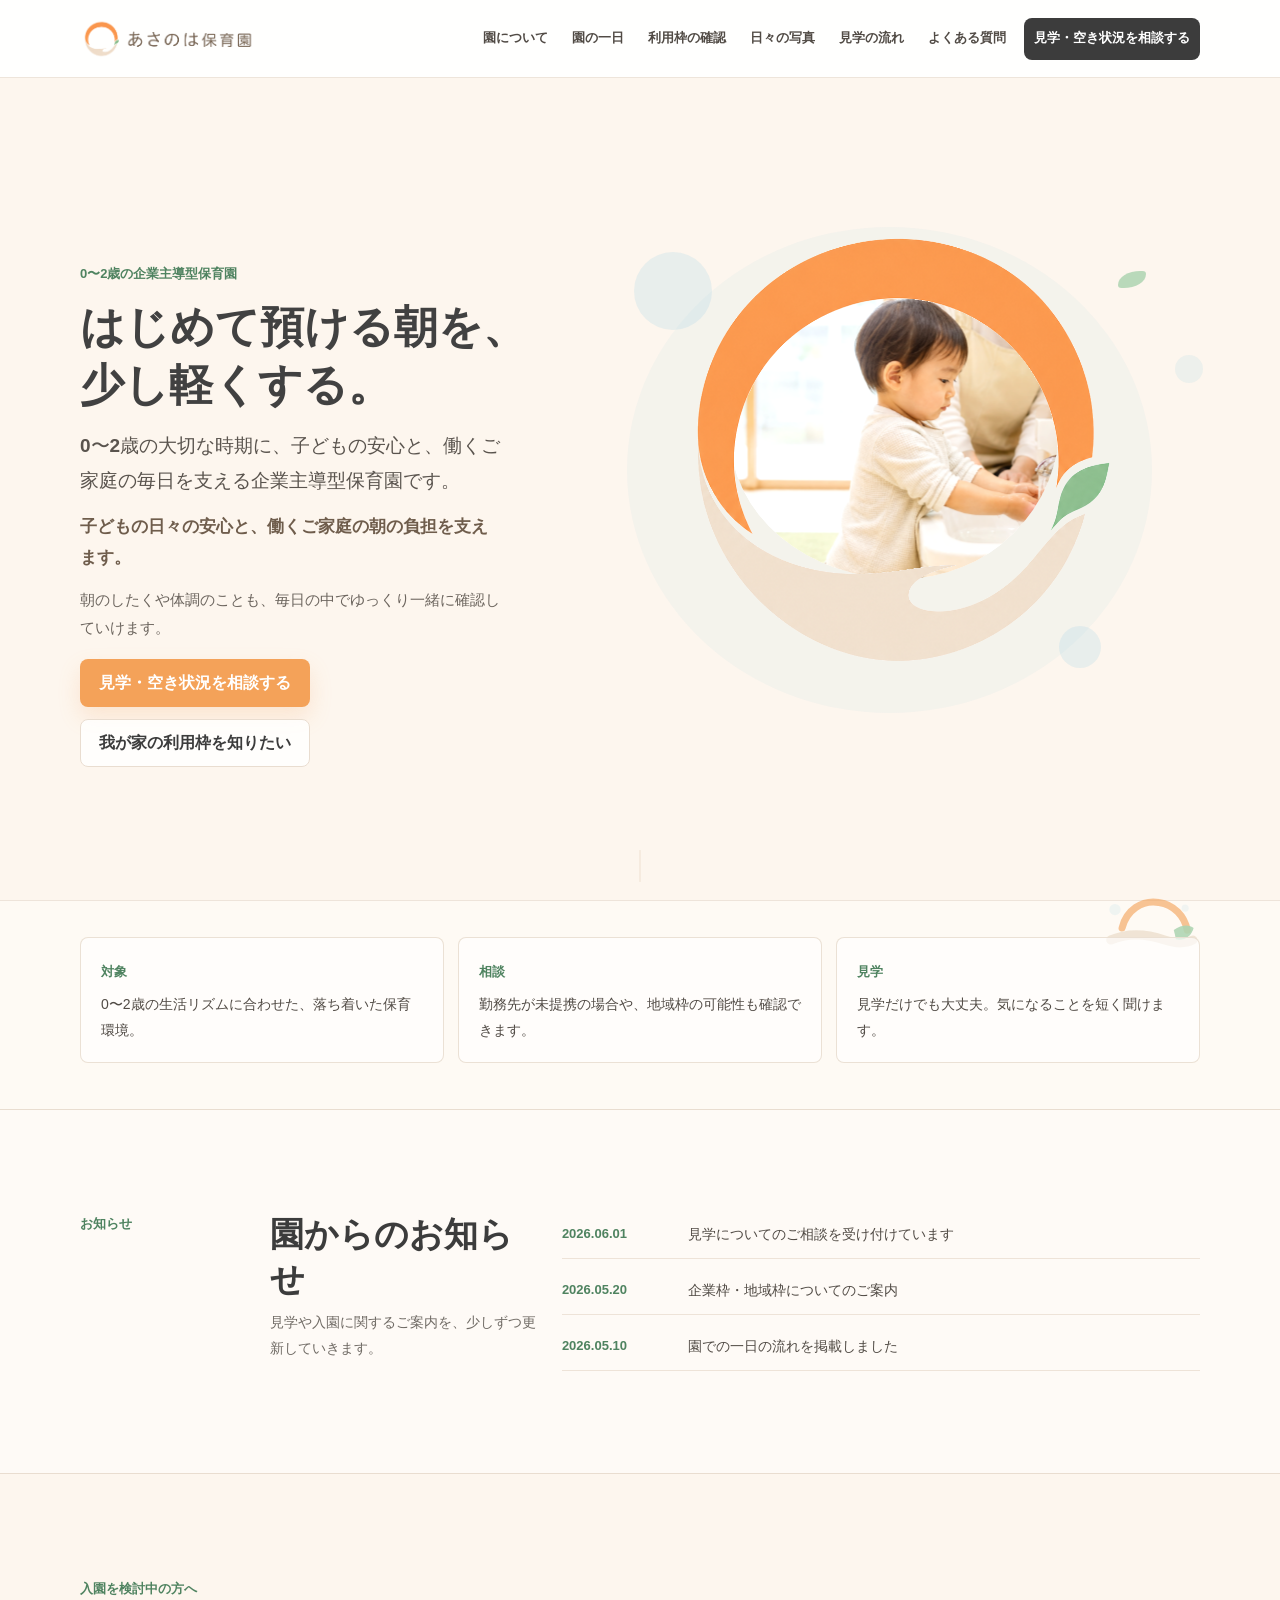
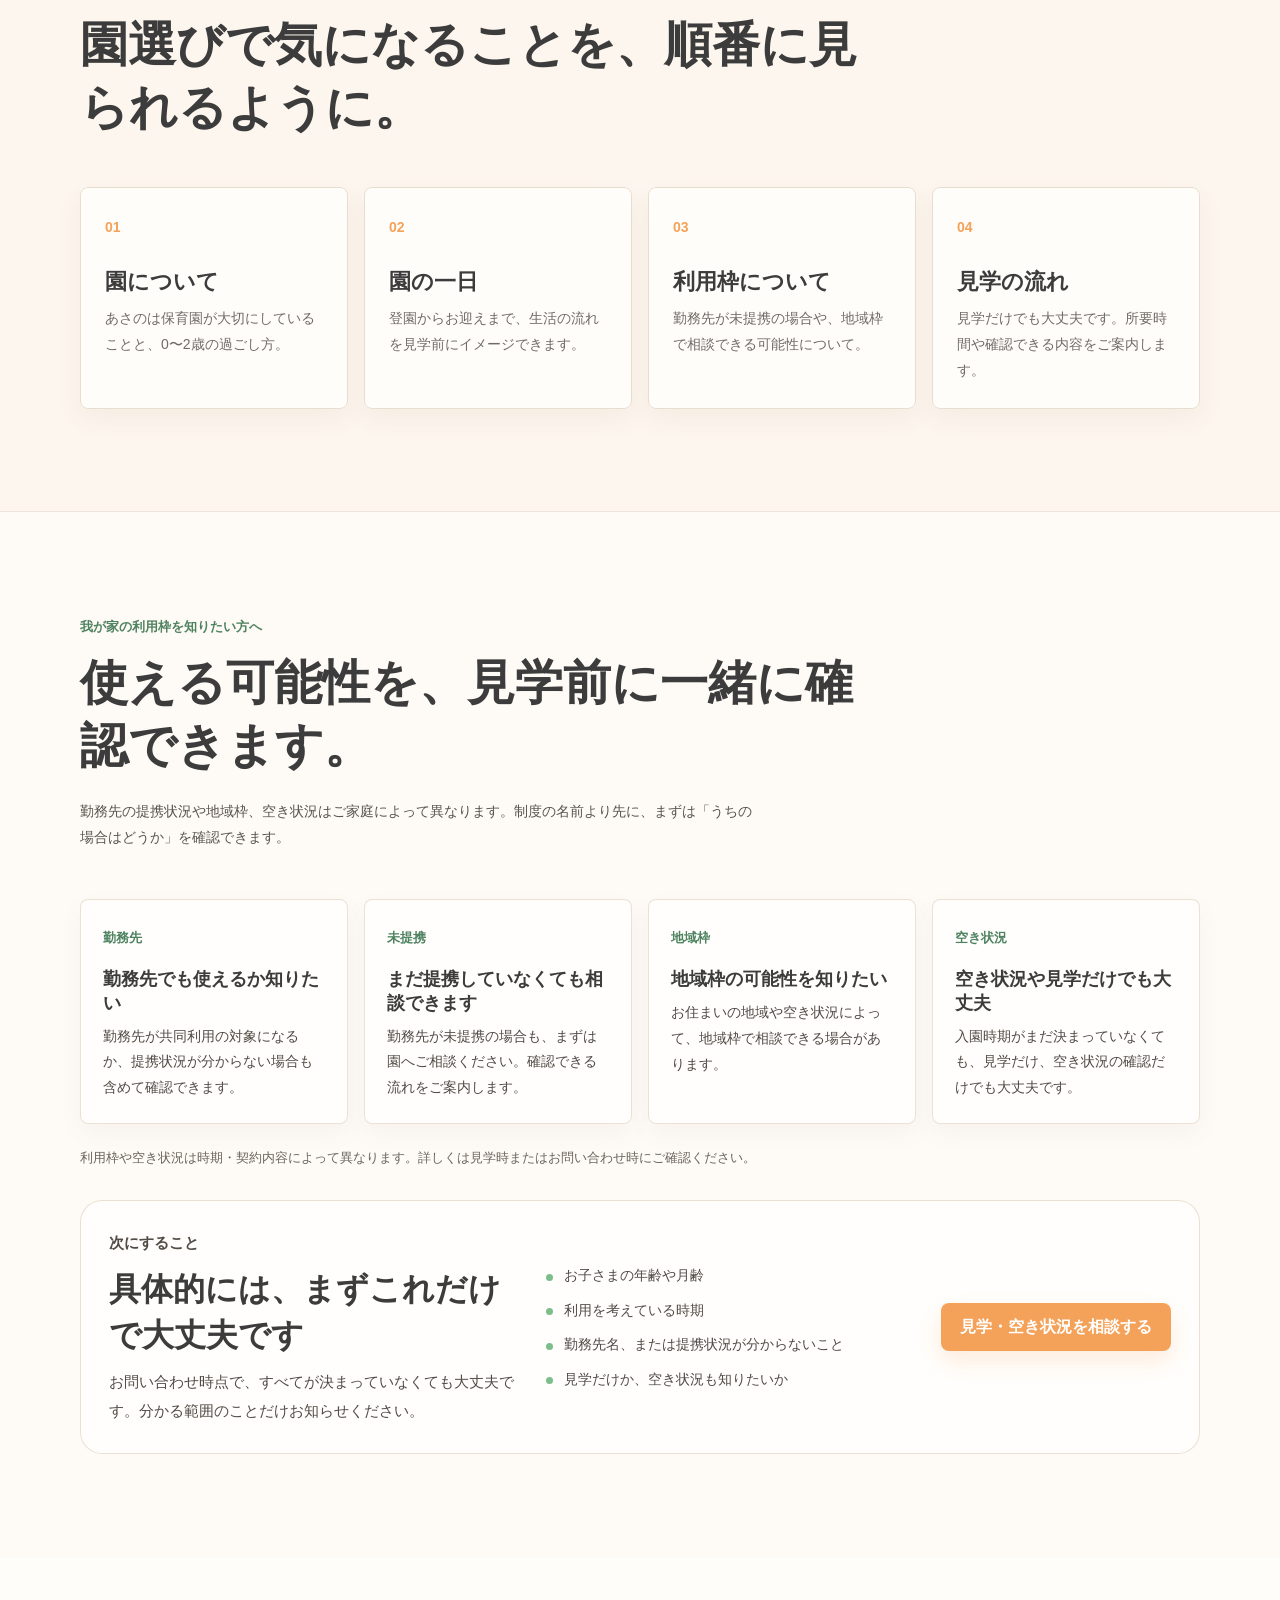
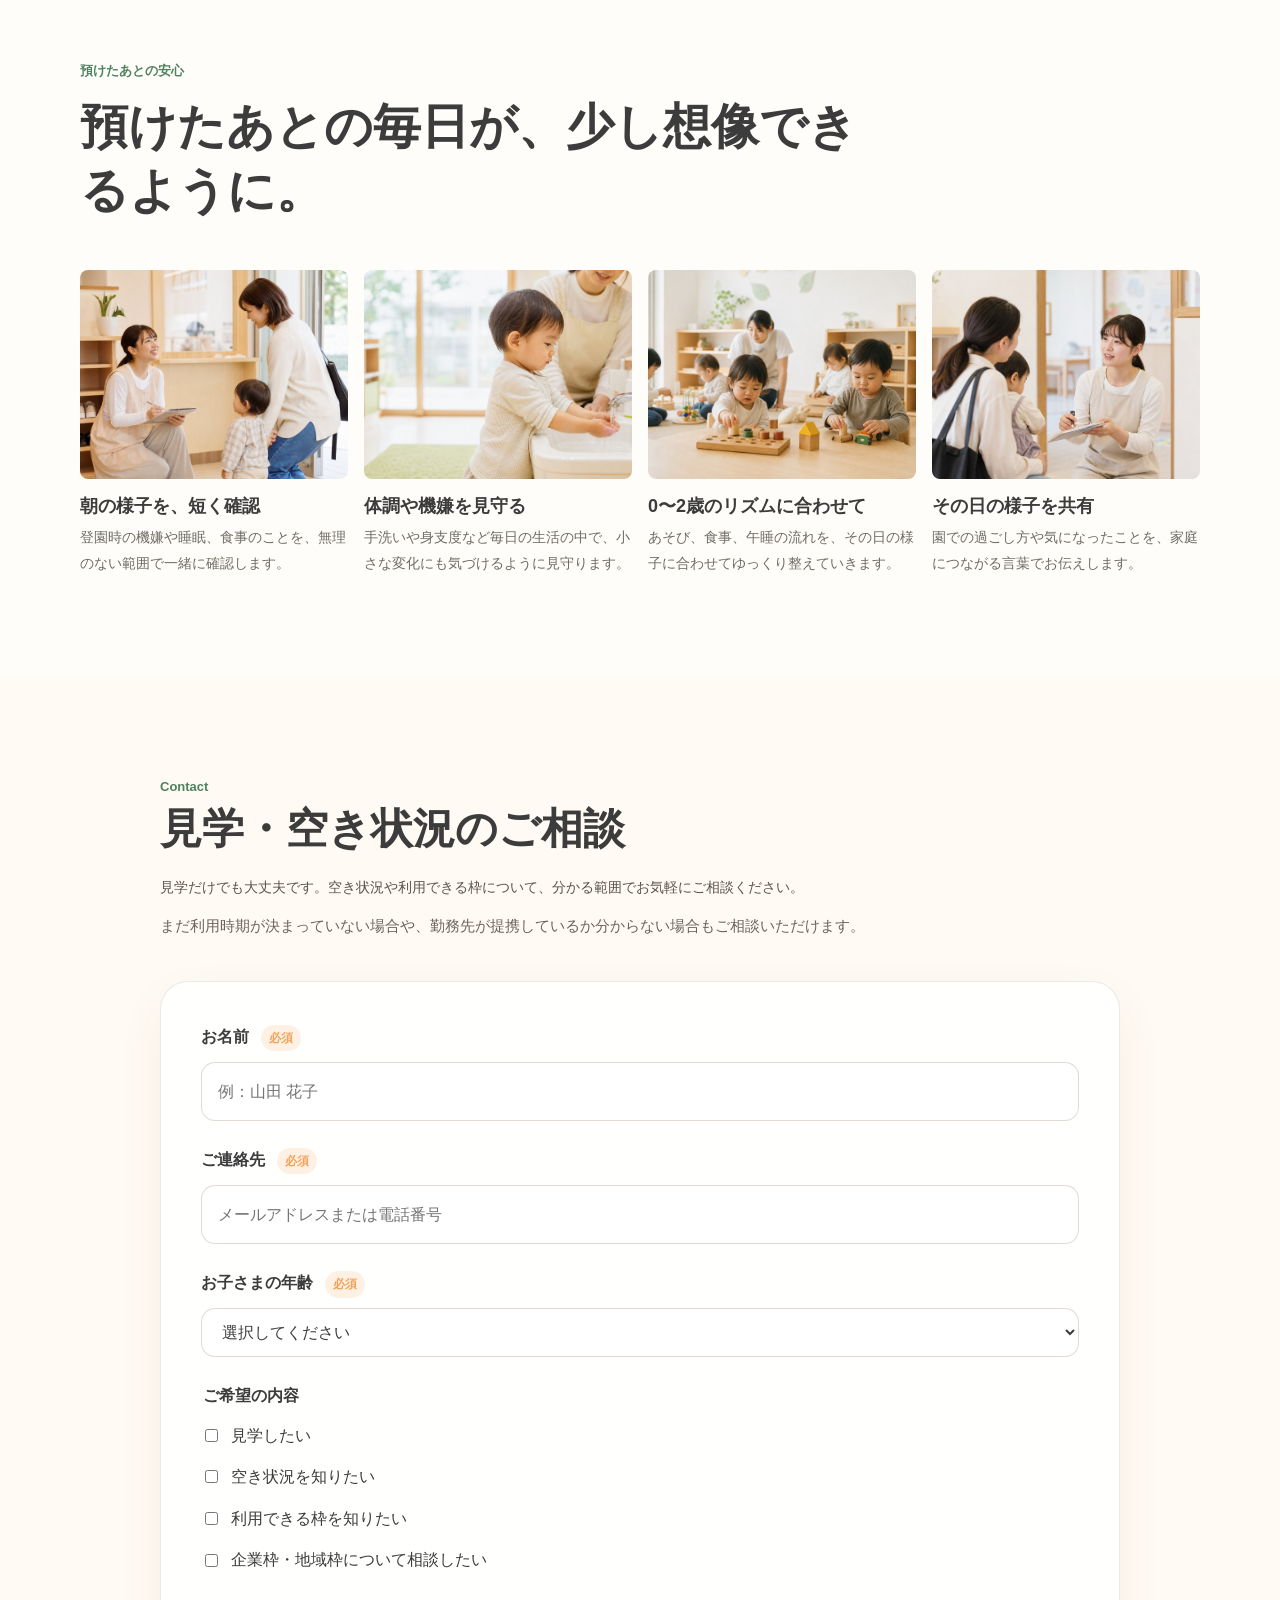
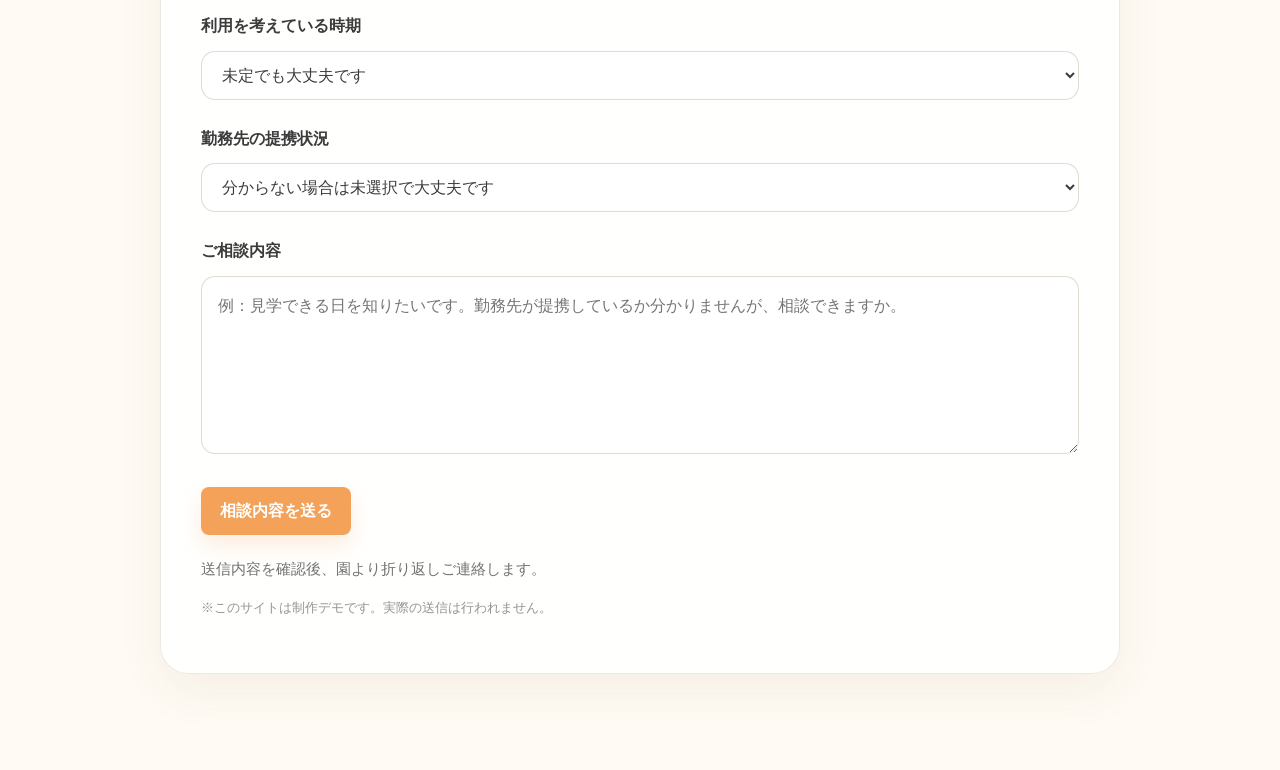
==== outputs/nursery-hp/index.html @ e9f9d380 "Baseline nursery homepage before trust improvements" ====
<!doctype html>
<html lang="ja">
  <head>
    <meta charset="utf-8">
    <meta name="viewport" content="width=device-width, initial-scale=1">
    <title>あさのは保育園 | はじめて預ける朝を、少し軽くする。</title>
    <meta name="description" content="あさのは保育園は、0〜2歳の大切な時期に、子どもの安心と働くご家庭の毎日を支える企業主導型保育園です。">
    <link rel="icon" type="image/png" href="./assets/logo/logo-mark-transparent.png">
    <link rel="stylesheet" href="./style.css?v=daily-care">
  </head>
  <body>
    <header class="site-header" data-header>
      <a class="site-logo" href="#top" aria-label="あさのは保育園 トップへ">
        <img class="header-logo-image" src="./assets/logo/logo-horizontal-transparent.png" alt="あさのは保育園">
      </a>

      <button class="nav-toggle" type="button" aria-expanded="false" aria-controls="global-nav" data-nav-toggle>
        <span class="visually-hidden">メニューを開閉する</span>
        <span></span>
        <span></span>
      </button>

      <nav class="global-nav" id="global-nav" data-nav aria-label="グローバルナビゲーション">
        <a href="#about">園について</a>
        <a href="#day">園の一日</a>
        <a href="#slots">利用枠の確認</a>
        <a href="#photos">日々の写真</a>
        <a href="#visit">見学の流れ</a>
        <a href="#faq">よくある質問</a>
        <a class="nav-cta" href="#contact">見学・空き状況を相談する</a>
      </nav>
    </header>

    <main id="top">
      <section class="hero" aria-labelledby="hero-title">
        <div class="hero-copy">
          <p class="eyebrow hero-label text-run-in">0〜2歳の企業主導型保育園</p>
          <h1 id="hero-title" class="hero-title text-run-in"><span class="copy-line">はじめて預ける朝を、</span><br><span class="copy-line">少し軽くする。</span></h1>
          <p class="hero-lead text-run-in">0〜2歳の大切な時期に、子どもの安心と、働くご家庭の毎日を支える企業主導型保育園です。</p>
          <p class="hero-helper text-run-in">子どもの日々の安心と、働くご家庭の朝の負担を支えます。</p>
          <p class="hero-support hero-note text-run-in">朝のしたくや体調のことも、毎日の中でゆっくり一緒に確認していけます。</p>
          <div class="hero-actions text-run-in" aria-label="主な導線">
            <a href="#contact" class="button button-primary">見学・空き状況を相談する</a>
            <a class="button quiet" href="#slots">我が家の利用枠を知りたい</a>
          </div>
        </div>

        <div class="hero-world hero-visual hero-mark-float" aria-label="正式マークの中で切り替わる園の日常写真">
          <div class="hero-mark-device">
            <span class="air-dot air-one floating-dot dot-1"></span>
            <span class="air-dot air-two floating-dot dot-2"></span>
            <span class="air-dot air-three floating-dot dot-1"></span>
            <span class="hero-leaf-drift floating-leaf" aria-hidden="true"></span>
            <div class="hero-mark-inner">
              <div class="mark-photo-window">
                <img class="is-active" src="./assets/images/hero-handwashing.png" alt="">
                <img src="./assets/images/day-play.png" alt="">
                <img src="./assets/images/visit-consultation.png" alt="">
                <img src="./assets/images/day-play.png" alt="">
              </div>
              <img class="mark-frame" src="./assets/logo/logo-mark.png" alt="" aria-hidden="true">
            </div>
          </div>
        </div>
        <div class="hero-scroll-cue" aria-hidden="true"></div>
      </section>

      <section class="hero-info-strip reveal" aria-label="あさのは保育園の概要">
        <img class="info-illustration" src="./assets/images/morning-path-illustration.svg" alt="" aria-hidden="true">
        <div class="hero-info-item">
          <span>対象</span>
          <p>0〜2歳の生活リズムに合わせた、落ち着いた保育環境。</p>
        </div>
        <div class="hero-info-item">
          <span>相談</span>
          <p>勤務先が未提携の場合や、地域枠の可能性も確認できます。</p>
        </div>
        <div class="hero-info-item">
          <span>見学</span>
          <p>見学だけでも大丈夫。気になることを短く聞けます。</p>
        </div>
      </section>

      <section class="news-section reveal" aria-labelledby="news-title">
        <div class="section-kicker">お知らせ</div>
        <div class="news-head">
          <h2 id="news-title">園からのお知らせ</h2>
          <p>見学や入園に関するご案内を、少しずつ更新していきます。</p>
        </div>
        <ul class="news-list">
          <li><time datetime="2026-06-01">2026.06.01</time><span>見学についてのご相談を受け付けています</span></li>
          <li><time datetime="2026-05-20">2026.05.20</time><span>企業枠・地域枠についてのご案内</span></li>
          <li><time datetime="2026-05-10">2026.05.10</time><span>園での一日の流れを掲載しました</span></li>
        </ul>
      </section>

      <section class="guide-section" id="about" aria-labelledby="guide-title">
        <div class="section-heading reveal">
          <p class="eyebrow">入園を検討中の方へ</p>
          <h2 id="guide-title">園選びで気になることを、順番に見られるように。</h2>
        </div>
        <div class="guide-grid">
          <a class="guide-card reveal" href="#about">
            <span>01</span>
            <h3>園について</h3>
            <p>あさのは保育園が大切にしていることと、0〜2歳の過ごし方。</p>
          </a>
          <a class="guide-card reveal" href="#day">
            <span>02</span>
            <h3>園の一日</h3>
            <p>登園からお迎えまで、生活の流れを見学前にイメージできます。</p>
          </a>
          <a class="guide-card reveal" href="#slots">
            <span>03</span>
            <h3>利用枠について</h3>
            <p>勤務先が未提携の場合や、地域枠で相談できる可能性について。</p>
          </a>
          <a class="guide-card reveal" href="#visit" id="visit">
            <span>04</span>
            <h3>見学の流れ</h3>
            <p>見学だけでも大丈夫です。所要時間や確認できる内容をご案内します。</p>
          </a>
        </div>
      </section>

      <section class="slots-section" id="slots" aria-labelledby="slots-title">
        <div class="section-heading reveal">
          <p class="eyebrow">我が家の利用枠を知りたい方へ</p>
          <h2 id="slots-title">使える可能性を、見学前に一緒に確認できます。</h2>
          <p class="section-lead">勤務先の提携状況や地域枠、空き状況はご家庭によって異なります。制度の名前より先に、まずは「うちの場合はどうか」を確認できます。</p>
        </div>
        <div class="slots-grid">
          <article class="slot-card reveal">
            <span>勤務先</span>
            <h3>勤務先でも使えるか知りたい</h3>
            <p>勤務先が共同利用の対象になるか、提携状況が分からない場合も含めて確認できます。</p>
          </article>
          <article class="slot-card reveal">
            <span>未提携</span>
            <h3>まだ提携していなくても相談できます</h3>
            <p>勤務先が未提携の場合も、まずは園へご相談ください。確認できる流れをご案内します。</p>
          </article>
          <article class="slot-card reveal">
            <span>地域枠</span>
            <h3>地域枠の可能性を知りたい</h3>
            <p>お住まいの地域や空き状況によって、地域枠で相談できる場合があります。</p>
          </article>
          <article class="slot-card reveal">
            <span>空き状況</span>
            <h3>空き状況や見学だけでも大丈夫</h3>
            <p>入園時期がまだ決まっていなくても、見学だけ、空き状況の確認だけでも大丈夫です。</p>
          </article>
        </div>
        <p class="slots-note reveal">利用枠や空き状況は時期・契約内容によって異なります。詳しくは見学時またはお問い合わせ時にご確認ください。</p>
        <div class="slots-next reveal" aria-labelledby="slots-next-title">
          <div>
            <p class="eyebrow">次にすること</p>
            <h3 id="slots-next-title">具体的には、まずこれだけで大丈夫です</h3>
            <p>お問い合わせ時点で、すべてが決まっていなくても大丈夫です。分かる範囲のことだけお知らせください。</p>
          </div>
          <ul class="slots-next-list" aria-label="お問い合わせ前に分かると相談しやすいこと">
            <li>お子さまの年齢や月齢</li>
            <li>利用を考えている時期</li>
            <li>勤務先名、または提携状況が分からないこと</li>
            <li>見学だけか、空き状況も知りたいか</li>
          </ul>
          <a class="button button-primary" href="#contact">見学・空き状況を相談する</a>
        </div>
      </section>

      <section class="daily-section" id="photos" aria-labelledby="photos-title">
        <div class="section-heading reveal">
          <p class="eyebrow">預けたあとの安心</p>
          <h2 id="photos-title">預けたあとの毎日が、少し想像できるように。</h2>
        </div>
        <div class="photo-grid">
          <article class="photo-card reveal">
            <img src="./assets/images/visit-consultation.png" alt="登園時に保育者と保護者が子どもの様子を話している場面">
            <h3>朝の様子を、短く確認</h3>
            <p>登園時の機嫌や睡眠、食事のことを、無理のない範囲で一緒に確認します。</p>
          </article>
          <article class="photo-card reveal" id="day">
            <img src="./assets/images/hero-handwashing.png" alt="保育者に見守られながら手を洗う子ども">
            <h3>体調や機嫌を見守る</h3>
            <p>手洗いや身支度など毎日の生活の中で、小さな変化にも気づけるように見守ります。</p>
          </article>
          <article class="photo-card reveal">
            <img src="./assets/images/day-play.png" alt="保育室で集中して遊ぶ子ども">
            <h3>0〜2歳のリズムに合わせて</h3>
            <p>あそび、食事、午睡の流れを、その日の様子に合わせてゆっくり整えていきます。</p>
          </article>
          <article class="photo-card reveal">
            <img src="./assets/images/daily-sharing.png" alt="保育者が保護者に子どもの一日の様子を共有している場面">
            <h3>その日の様子を共有</h3>
            <p>園での過ごし方や気になったことを、家庭につながる言葉でお伝えします。</p>
          </article>
        </div>
      </section>

      <section id="contact" class="contact-section" aria-labelledby="contact-title">
        <span class="anchor-target" id="faq" aria-hidden="true"></span>
        <div class="section-inner reveal">
          <p class="section-kicker">Contact</p>
          <h2 id="contact-title">見学・空き状況のご相談</h2>

          <p class="section-lead">見学だけでも大丈夫です。空き状況や利用できる枠について、分かる範囲でお気軽にご相談ください。</p>

          <p class="section-note">まだ利用時期が決まっていない場合や、勤務先が提携しているか分からない場合もご相談いただけます。</p>

          <form class="contact-form reveal" action="#" method="post">
            <div class="form-field">
              <label for="parent-name">お名前 <span class="required">必須</span></label>
              <input type="text" id="parent-name" name="parentName" required placeholder="例：山田 花子">
            </div>

            <div class="form-field">
              <label for="contact-info">ご連絡先 <span class="required">必須</span></label>
              <input type="text" id="contact-info" name="contactInfo" required placeholder="メールアドレスまたは電話番号">
            </div>

            <div class="form-field">
              <label for="child-age">お子さまの年齢 <span class="required">必須</span></label>
              <select id="child-age" name="childAge" required>
                <option value="">選択してください</option>
                <option value="0歳">0歳</option>
                <option value="1歳">1歳</option>
                <option value="2歳">2歳</option>
                <option value="出産予定・その他">出産予定・その他</option>
              </select>
            </div>

            <fieldset class="form-field checkbox-group">
              <legend>ご希望の内容</legend>

              <label>
                <input type="checkbox" name="purpose" value="見学したい">
                見学したい
              </label>

              <label>
                <input type="checkbox" name="purpose" value="空き状況を知りたい">
                空き状況を知りたい
              </label>

              <label>
                <input type="checkbox" name="purpose" value="利用できる枠を知りたい">
                利用できる枠を知りたい
              </label>

              <label>
                <input type="checkbox" name="purpose" value="企業枠・地域枠について相談したい">
                企業枠・地域枠について相談したい
              </label>
            </fieldset>

            <div class="form-field">
              <label for="start-time">利用を考えている時期</label>
              <select id="start-time" name="startTime">
                <option value="">未定でも大丈夫です</option>
                <option value="できるだけ早く">できるだけ早く</option>
                <option value="1〜3か月以内">1〜3か月以内</option>
                <option value="3か月以上先">3か月以上先</option>
                <option value="復職前に見学したい">復職前に見学したい</option>
                <option value="まだ決まっていない">まだ決まっていない</option>
              </select>
            </div>

            <div class="form-field">
              <label for="company-status">勤務先の提携状況</label>
              <select id="company-status" name="companyStatus">
                <option value="">分からない場合は未選択で大丈夫です</option>
                <option value="提携している">提携している</option>
                <option value="提携していない">提携していない</option>
                <option value="分からない">分からない</option>
                <option value="地域枠で相談したい">地域枠で相談したい</option>
              </select>
            </div>

            <div class="form-field">
              <label for="message">ご相談内容</label>
              <textarea id="message" name="message" rows="5" placeholder="例：見学できる日を知りたいです。勤務先が提携しているか分かりませんが、相談できますか。"></textarea>
            </div>

            <button type="submit" class="button button-primary">相談内容を送る</button>

            <p class="form-note">送信内容を確認後、園より折り返しご連絡します。</p>

            <p class="form-demo-note">※このサイトは制作デモです。実際の送信は行われません。</p>
          </form>
        </div>
      </section>
    </main>

    <script src="./script.js?v=daily-care"></script>
  </body>
</html>
---- outputs/nursery-hp/style.css ----
@import url("./assets/css/tokens.css?v=daily-care");
@import url("./assets/css/base.css?v=daily-care");
@import url("./assets/css/layout.css?v=daily-care");
@import url("./assets/css/components.css?v=daily-care");
@import url("./assets/css/animations.css?v=daily-care");
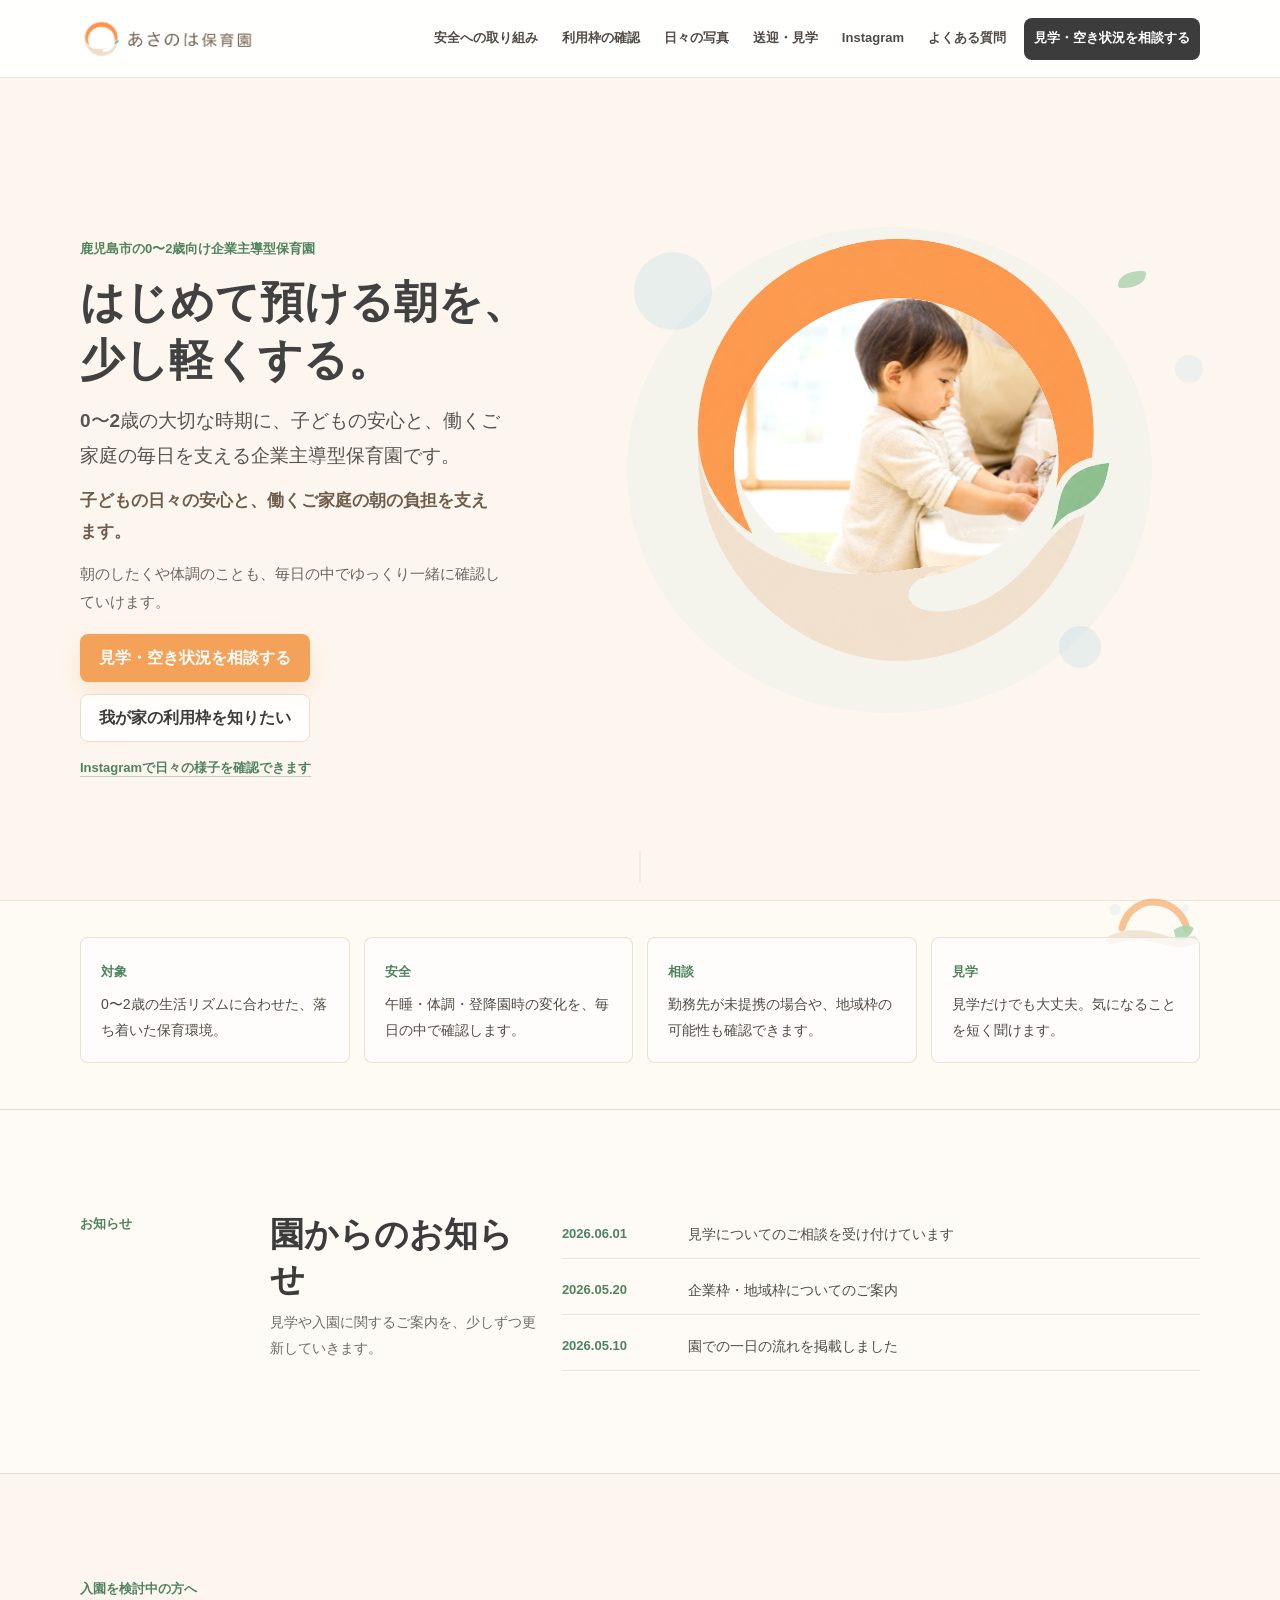
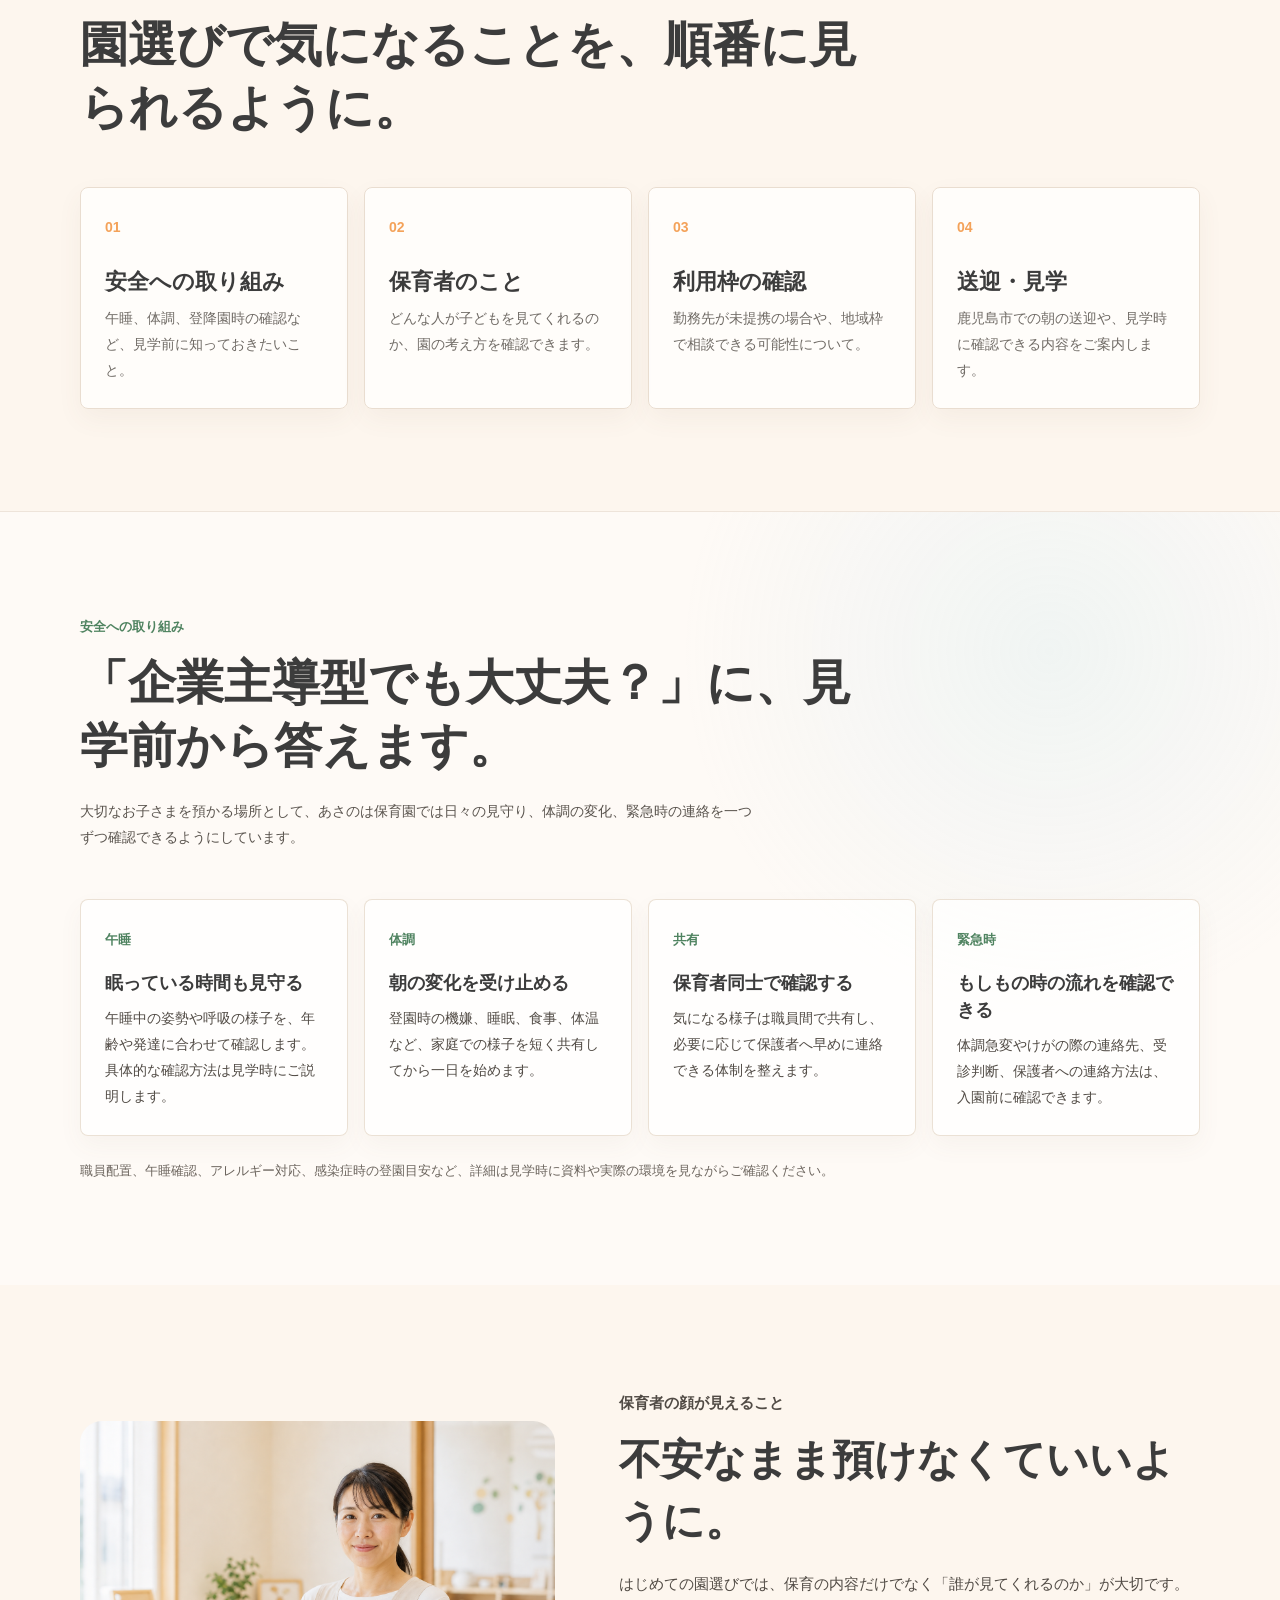
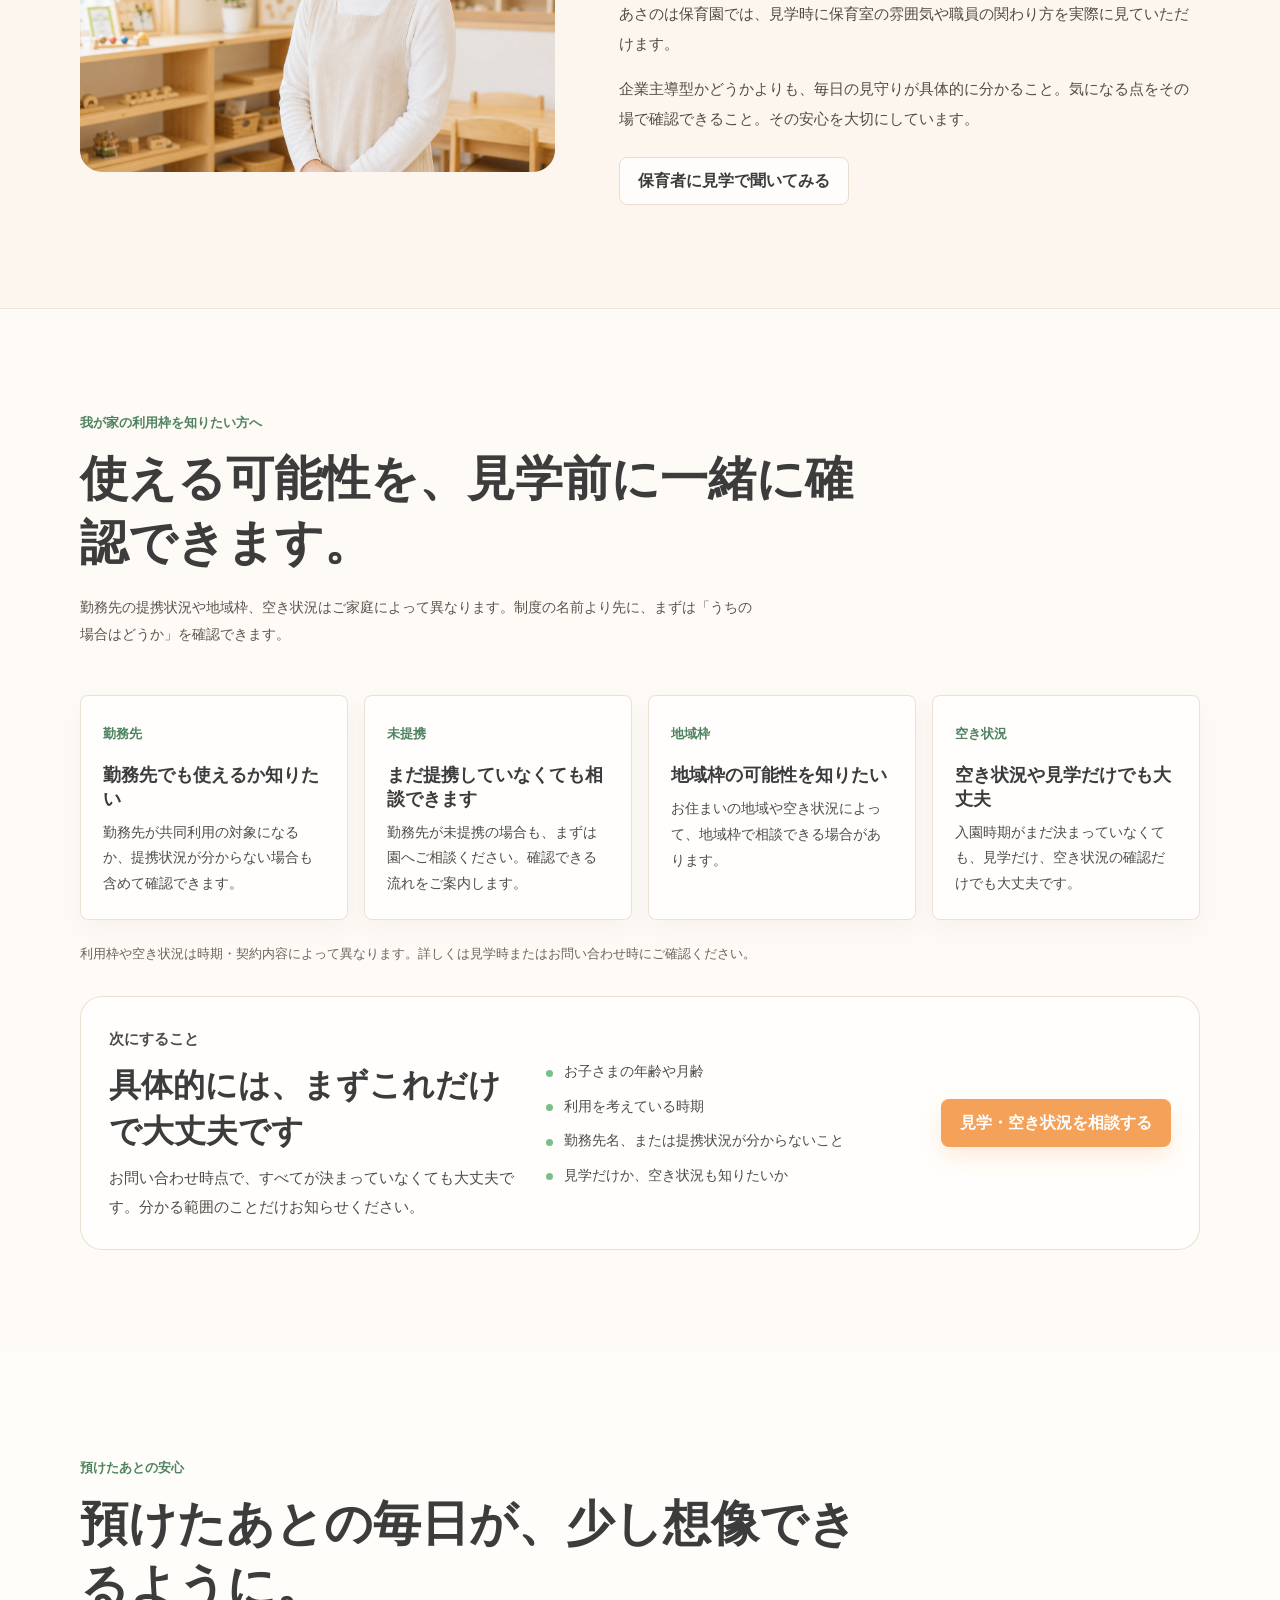
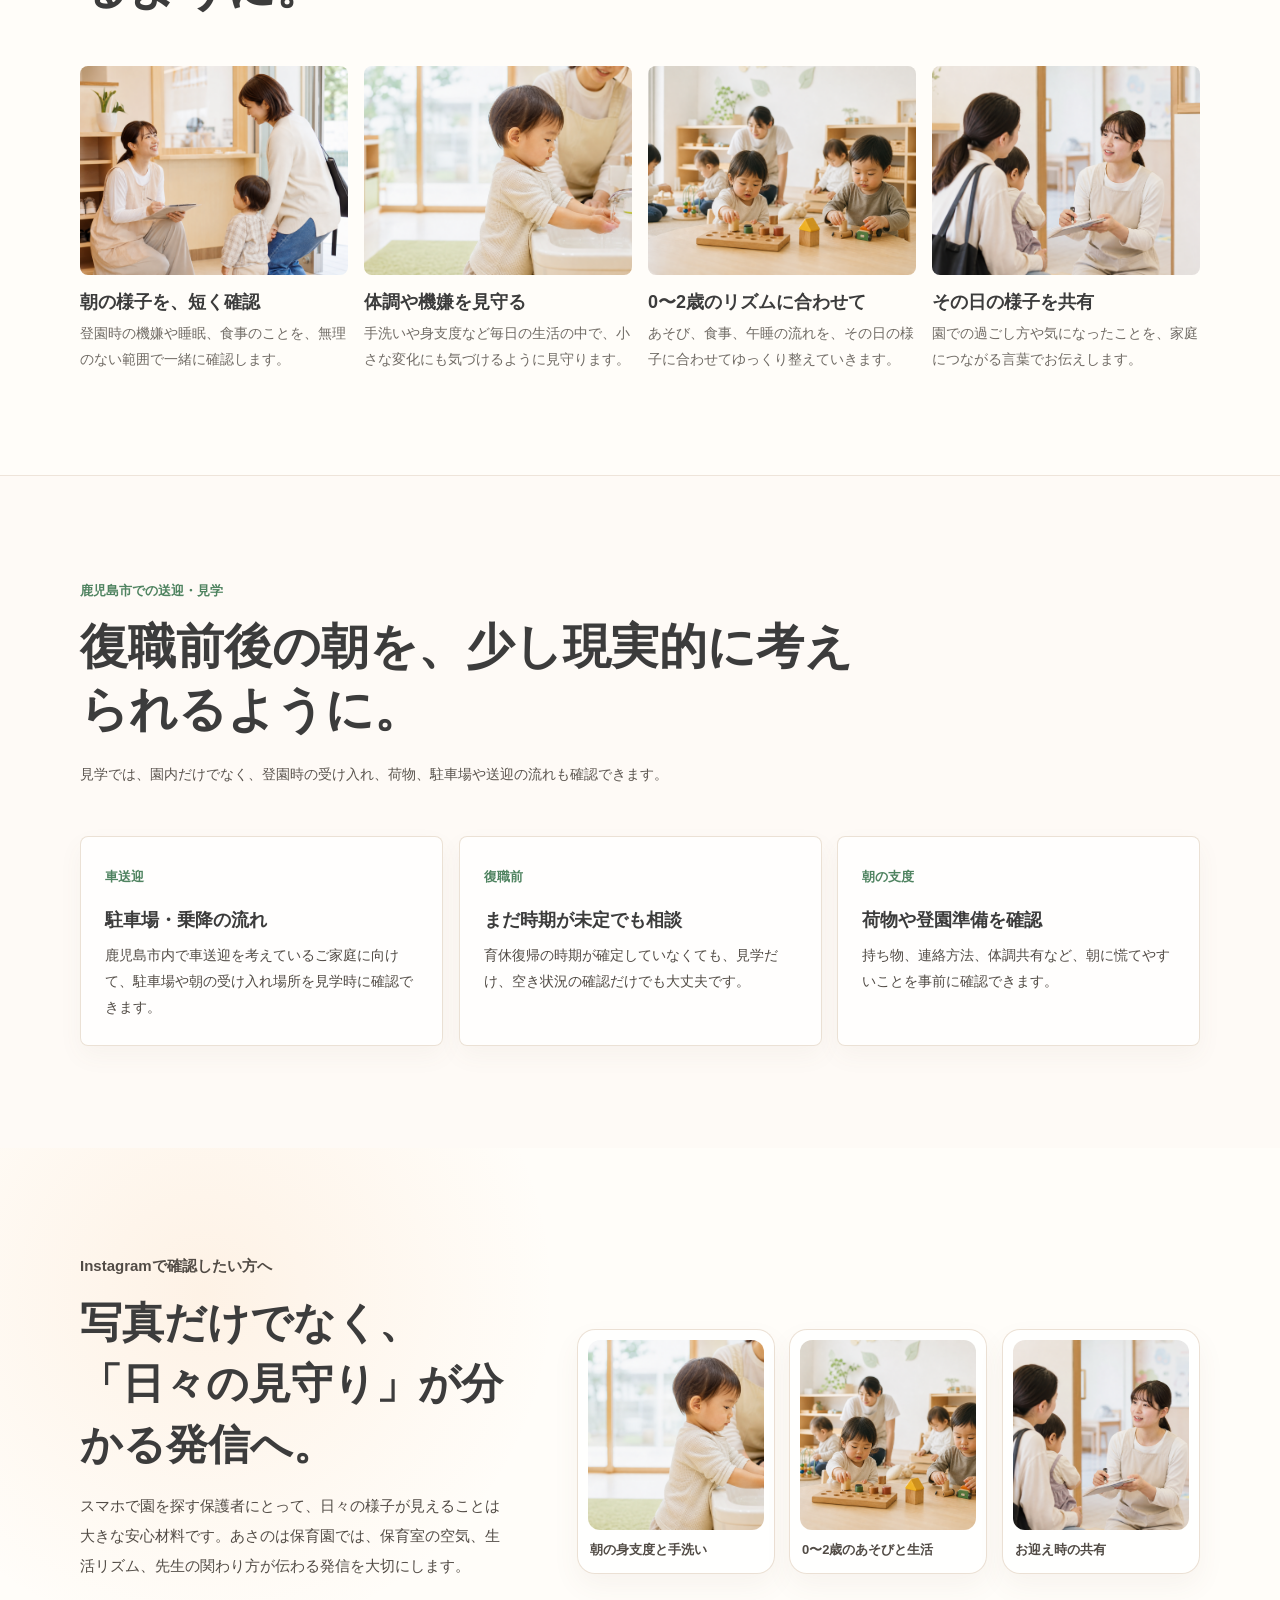
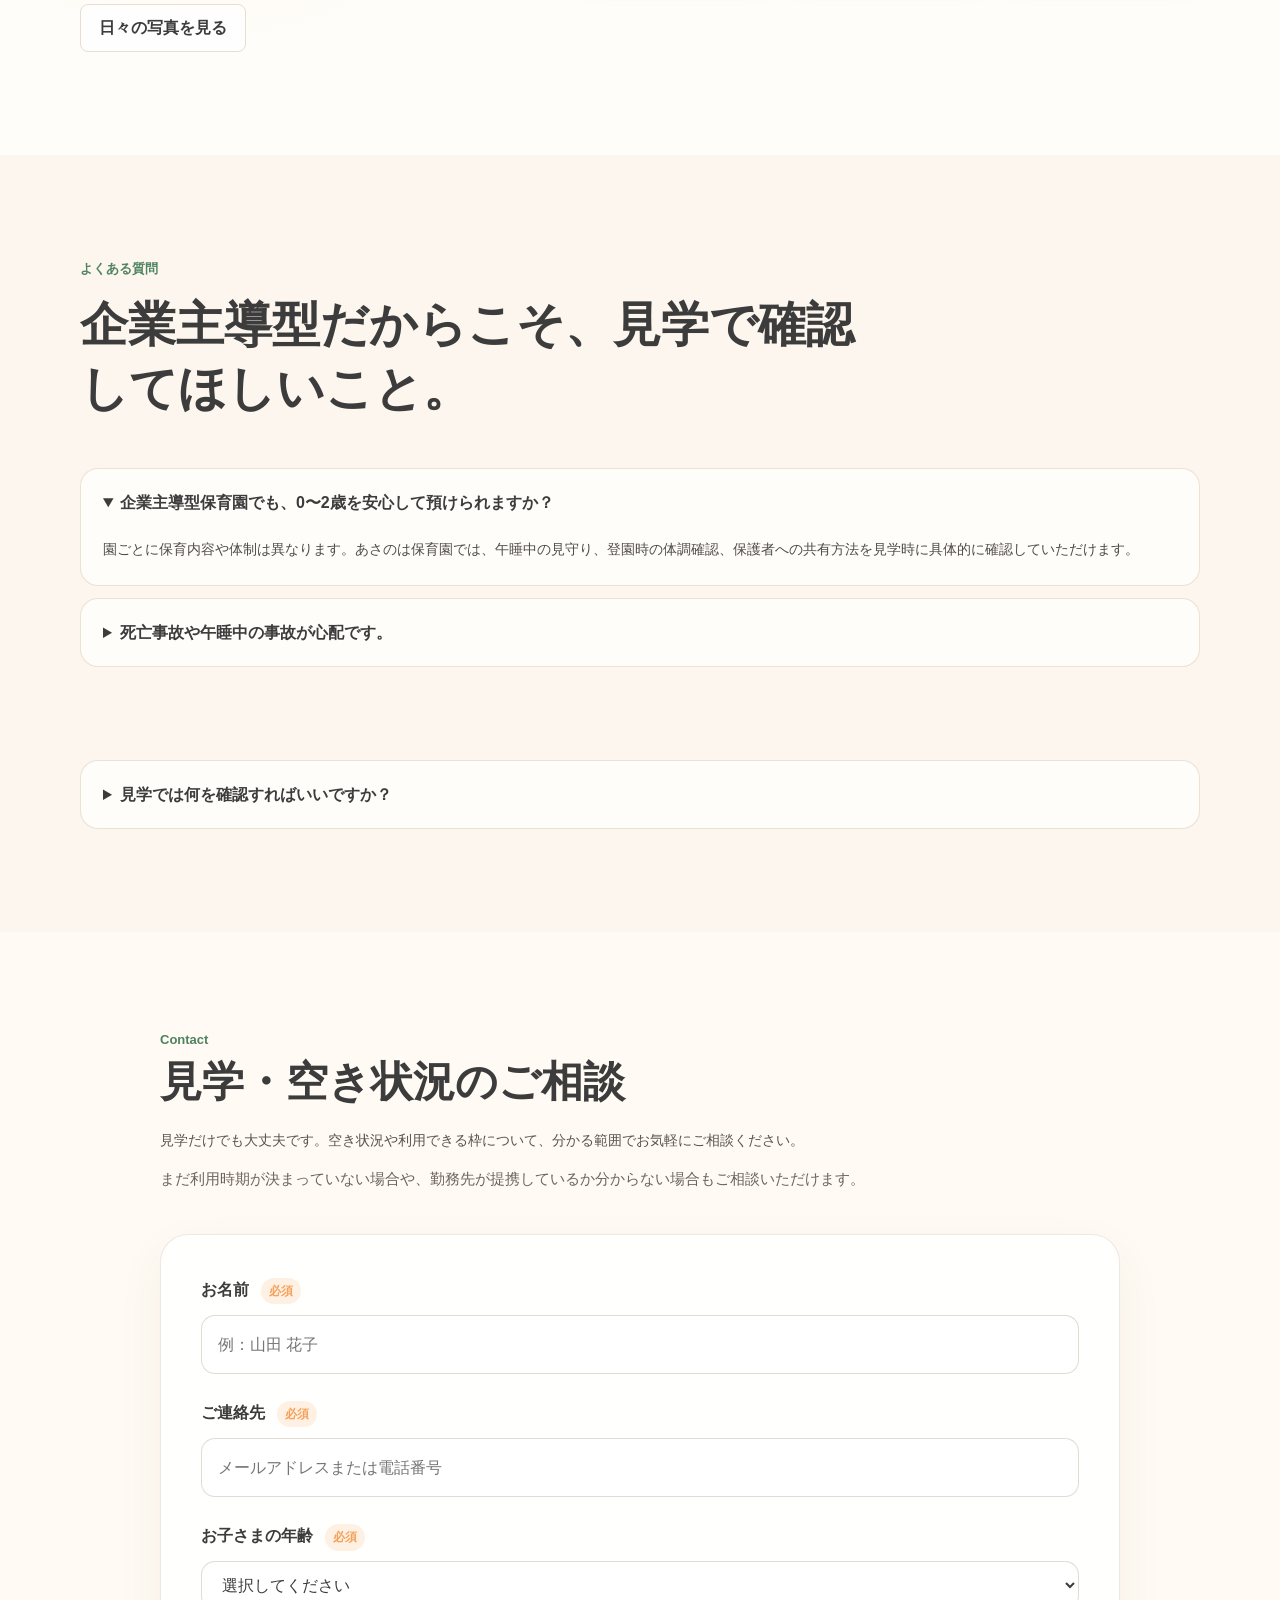
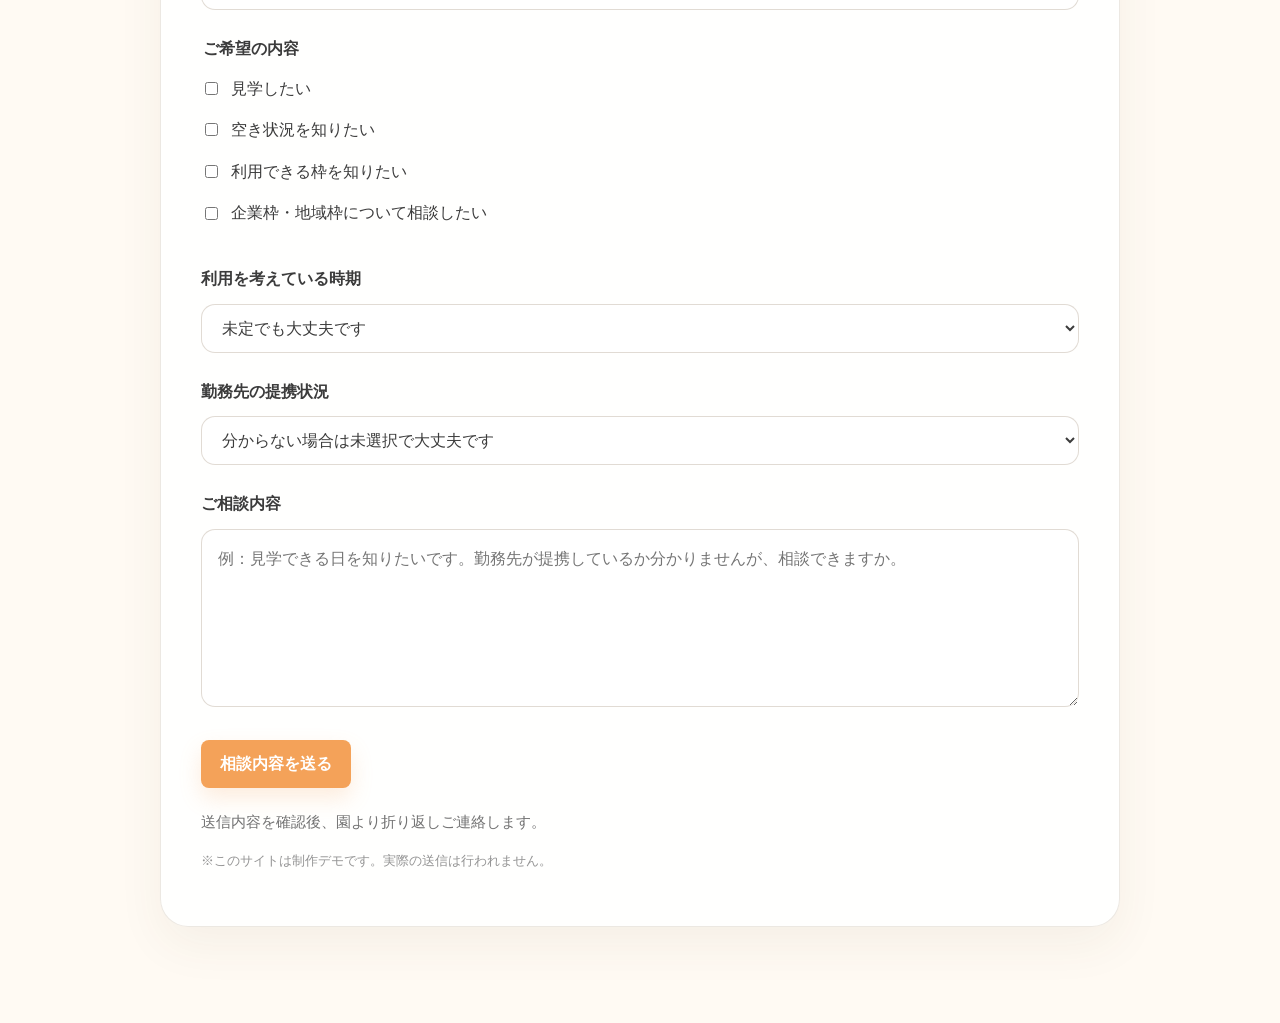
==== commit 037c5efb: "Complete trust-focused nursery homepage" ====
--- a/outputs/nursery-hp/index.html
+++ b/outputs/nursery-hp/index.html
@@ -3,10 +3,10 @@
   <head>
     <meta charset="utf-8">
     <meta name="viewport" content="width=device-width, initial-scale=1">
-    <title>あさのは保育園 | はじめて預ける朝を、少し軽くする。</title>
-    <meta name="description" content="あさのは保育園は、0〜2歳の大切な時期に、子どもの安心と働くご家庭の毎日を支える企業主導型保育園です。">
+    <title>あさのは保育園 | 鹿児島市の企業主導型保育園</title>
+    <meta name="description" content="鹿児島市のあさのは保育園は、0〜2歳の大切な時期に、子どもの安心と働くご家庭の毎日を支える企業主導型保育園です。見学・空き状況・利用枠について相談できます。">
     <link rel="icon" type="image/png" href="./assets/logo/logo-mark-transparent.png">
-    <link rel="stylesheet" href="./style.css?v=daily-care">
+    <link rel="stylesheet" href="./style.css?v=trust-complete">
   </head>
   <body>
     <header class="site-header" data-header>
@@ -21,11 +21,11 @@
       </button>
 
       <nav class="global-nav" id="global-nav" data-nav aria-label="グローバルナビゲーション">
-        <a href="#about">園について</a>
-        <a href="#day">園の一日</a>
+        <a href="#safety">安全への取り組み</a>
         <a href="#slots">利用枠の確認</a>
         <a href="#photos">日々の写真</a>
-        <a href="#visit">見学の流れ</a>
+        <a href="#access">送迎・見学</a>
+        <a href="#instagram">Instagram</a>
         <a href="#faq">よくある質問</a>
         <a class="nav-cta" href="#contact">見学・空き状況を相談する</a>
       </nav>
@@ -34,7 +34,7 @@
     <main id="top">
       <section class="hero" aria-labelledby="hero-title">
         <div class="hero-copy">
-          <p class="eyebrow hero-label text-run-in">0〜2歳の企業主導型保育園</p>
+          <p class="eyebrow hero-label text-run-in">鹿児島市の0〜2歳向け企業主導型保育園</p>
           <h1 id="hero-title" class="hero-title text-run-in"><span class="copy-line">はじめて預ける朝を、</span><br><span class="copy-line">少し軽くする。</span></h1>
           <p class="hero-lead text-run-in">0〜2歳の大切な時期に、子どもの安心と、働くご家庭の毎日を支える企業主導型保育園です。</p>
           <p class="hero-helper text-run-in">子どもの日々の安心と、働くご家庭の朝の負担を支えます。</p>
@@ -43,6 +43,7 @@
             <a href="#contact" class="button button-primary">見学・空き状況を相談する</a>
             <a class="button quiet" href="#slots">我が家の利用枠を知りたい</a>
           </div>
+          <p class="hero-social text-run-in"><a href="#instagram">Instagramで日々の様子を確認できます</a></p>
         </div>
 
         <div class="hero-world hero-visual hero-mark-float" aria-label="正式マークの中で切り替わる園の日常写真">
@@ -72,6 +73,10 @@
           <p>0〜2歳の生活リズムに合わせた、落ち着いた保育環境。</p>
         </div>
         <div class="hero-info-item">
+          <span>安全</span>
+          <p>午睡・体調・登降園時の変化を、毎日の中で確認します。</p>
+        </div>
+        <div class="hero-info-item">
           <span>相談</span>
           <p>勤務先が未提携の場合や、地域枠の可能性も確認できます。</p>
         </div>
@@ -100,26 +105,70 @@
           <h2 id="guide-title">園選びで気になることを、順番に見られるように。</h2>
         </div>
         <div class="guide-grid">
-          <a class="guide-card reveal" href="#about">
+          <a class="guide-card reveal" href="#safety">
             <span>01</span>
-            <h3>園について</h3>
-            <p>あさのは保育園が大切にしていることと、0〜2歳の過ごし方。</p>
+            <h3>安全への取り組み</h3>
+            <p>午睡、体調、登降園時の確認など、見学前に知っておきたいこと。</p>
           </a>
-          <a class="guide-card reveal" href="#day">
+          <a class="guide-card reveal" href="#staff">
             <span>02</span>
-            <h3>園の一日</h3>
-            <p>登園からお迎えまで、生活の流れを見学前にイメージできます。</p>
+            <h3>保育者のこと</h3>
+            <p>どんな人が子どもを見てくれるのか、園の考え方を確認できます。</p>
           </a>
           <a class="guide-card reveal" href="#slots">
             <span>03</span>
-            <h3>利用枠について</h3>
+            <h3>利用枠の確認</h3>
             <p>勤務先が未提携の場合や、地域枠で相談できる可能性について。</p>
           </a>
-          <a class="guide-card reveal" href="#visit" id="visit">
+          <a class="guide-card reveal" href="#access" id="visit">
             <span>04</span>
-            <h3>見学の流れ</h3>
-            <p>見学だけでも大丈夫です。所要時間や確認できる内容をご案内します。</p>
+            <h3>送迎・見学</h3>
+            <p>鹿児島市での朝の送迎や、見学時に確認できる内容をご案内します。</p>
           </a>
+        </div>
+      </section>
+
+      <section class="safety-section" id="safety" aria-labelledby="safety-title">
+        <div class="section-heading reveal">
+          <p class="eyebrow">安全への取り組み</p>
+          <h2 id="safety-title">「企業主導型でも大丈夫？」に、見学前から答えます。</h2>
+          <p class="section-lead">大切なお子さまを預かる場所として、あさのは保育園では日々の見守り、体調の変化、緊急時の連絡を一つずつ確認できるようにしています。</p>
+        </div>
+        <div class="trust-grid">
+          <article class="trust-card reveal">
+            <span>午睡</span>
+            <h3>眠っている時間も見守る</h3>
+            <p>午睡中の姿勢や呼吸の様子を、年齢や発達に合わせて確認します。具体的な確認方法は見学時にご説明します。</p>
+          </article>
+          <article class="trust-card reveal">
+            <span>体調</span>
+            <h3>朝の変化を受け止める</h3>
+            <p>登園時の機嫌、睡眠、食事、体温など、家庭での様子を短く共有してから一日を始めます。</p>
+          </article>
+          <article class="trust-card reveal">
+            <span>共有</span>
+            <h3>保育者同士で確認する</h3>
+            <p>気になる様子は職員間で共有し、必要に応じて保護者へ早めに連絡できる体制を整えます。</p>
+          </article>
+          <article class="trust-card reveal">
+            <span>緊急時</span>
+            <h3>もしもの時の流れを確認できる</h3>
+            <p>体調急変やけがの際の連絡先、受診判断、保護者への連絡方法は、入園前に確認できます。</p>
+          </article>
+        </div>
+        <p class="trust-note reveal">職員配置、午睡確認、アレルギー対応、感染症時の登園目安など、詳細は見学時に資料や実際の環境を見ながらご確認ください。</p>
+      </section>
+
+      <section class="staff-section" id="staff" aria-labelledby="staff-title">
+        <div class="staff-visual reveal">
+          <img src="./assets/images/director-message.png" alt="あさのは保育園の保育者">
+        </div>
+        <div class="staff-message reveal">
+          <p class="eyebrow">保育者の顔が見えること</p>
+          <h2 id="staff-title">不安なまま預けなくていいように。</h2>
+          <p>はじめての園選びでは、保育の内容だけでなく「誰が見てくれるのか」が大切です。あさのは保育園では、見学時に保育室の雰囲気や職員の関わり方を実際に見ていただけます。</p>
+          <p>企業主導型かどうかよりも、毎日の見守りが具体的に分かること。気になる点をその場で確認できること。その安心を大切にしています。</p>
+          <a class="button quiet" href="#contact">保育者に見学で聞いてみる</a>
         </div>
       </section>
 
@@ -197,8 +246,80 @@
         </div>
       </section>
 
+      <section class="access-section" id="access" aria-labelledby="access-title">
+        <div class="section-heading reveal">
+          <p class="eyebrow">鹿児島市での送迎・見学</p>
+          <h2 id="access-title">復職前後の朝を、少し現実的に考えられるように。</h2>
+          <p class="section-lead">見学では、園内だけでなく、登園時の受け入れ、荷物、駐車場や送迎の流れも確認できます。</p>
+        </div>
+        <div class="local-grid">
+          <article class="local-card reveal">
+            <span>車送迎</span>
+            <h3>駐車場・乗降の流れ</h3>
+            <p>鹿児島市内で車送迎を考えているご家庭に向けて、駐車場や朝の受け入れ場所を見学時に確認できます。</p>
+          </article>
+          <article class="local-card reveal">
+            <span>復職前</span>
+            <h3>まだ時期が未定でも相談</h3>
+            <p>育休復帰の時期が確定していなくても、見学だけ、空き状況の確認だけでも大丈夫です。</p>
+          </article>
+          <article class="local-card reveal">
+            <span>朝の支度</span>
+            <h3>荷物や登園準備を確認</h3>
+            <p>持ち物、連絡方法、体調共有など、朝に慌てやすいことを事前に確認できます。</p>
+          </article>
+        </div>
+      </section>
+
+      <section class="instagram-section" id="instagram" aria-labelledby="instagram-title">
+        <div class="instagram-copy reveal">
+          <p class="eyebrow">Instagramで確認したい方へ</p>
+          <h2 id="instagram-title">写真だけでなく、「日々の見守り」が分かる発信へ。</h2>
+          <p>スマホで園を探す保護者にとって、日々の様子が見えることは大きな安心材料です。あさのは保育園では、保育室の空気、生活リズム、先生の関わり方が伝わる発信を大切にします。</p>
+          <a class="button quiet" href="#photos">日々の写真を見る</a>
+        </div>
+        <div class="instagram-panel reveal" aria-label="Instagram投稿の掲載イメージ">
+          <div class="insta-card reveal">
+            <img src="./assets/images/hero-handwashing.png" alt="手洗いの様子">
+            <p>朝の身支度と手洗い</p>
+          </div>
+          <div class="insta-card reveal">
+            <img src="./assets/images/day-play.png" alt="保育室で遊ぶ子ども">
+            <p>0〜2歳のあそびと生活</p>
+          </div>
+          <div class="insta-card reveal">
+            <img src="./assets/images/daily-sharing.png" alt="保護者への共有の様子">
+            <p>お迎え時の共有</p>
+          </div>
+        </div>
+      </section>
+
+      <section class="faq-section" id="faq" aria-labelledby="faq-title">
+        <div class="section-heading reveal">
+          <p class="eyebrow">よくある質問</p>
+          <h2 id="faq-title">企業主導型だからこそ、見学で確認してほしいこと。</h2>
+        </div>
+        <div class="faq-list">
+          <details class="faq-item reveal" open>
+            <summary>企業主導型保育園でも、0〜2歳を安心して預けられますか？</summary>
+            <p>園ごとに保育内容や体制は異なります。あさのは保育園では、午睡中の見守り、登園時の体調確認、保護者への共有方法を見学時に具体的に確認していただけます。</p>
+          </details>
+          <details class="faq-item reveal">
+            <summary>死亡事故や午睡中の事故が心配です。</summary>
+            <p>不安に思うのは自然なことです。午睡時の確認方法、職員間の共有、緊急時の連絡の流れは、入園前に必ず確認できるようにしています。</p>
+          </details>
+          <details class="faq-item reveal">
+            <summary>勤務先が提携しているか分かりません。</summary>
+            <p>分からない場合もご相談ください。勤務先名や利用希望時期をもとに、確認できる流れをご案内します。</p>
+          </details>
+          <details class="faq-item reveal">
+            <summary>見学では何を確認すればいいですか？</summary>
+            <p>保育室の雰囲気、先生の声かけ、午睡の見守り、体調不良時の連絡、駐車場や送迎の流れを確認するのがおすすめです。</p>
+          </details>
+        </div>
+      </section>
+
       <section id="contact" class="contact-section" aria-labelledby="contact-title">
-        <span class="anchor-target" id="faq" aria-hidden="true"></span>
         <div class="section-inner reveal">
           <p class="section-kicker">Contact</p>
           <h2 id="contact-title">見学・空き状況のご相談</h2>
@@ -291,6 +412,6 @@
       </section>
     </main>
 
-    <script src="./script.js?v=daily-care"></script>
+    <script src="./script.js?v=trust-complete"></script>
   </body>
 </html>
--- a/outputs/nursery-hp/style.css
+++ b/outputs/nursery-hp/style.css
@@ -1,5 +1,5 @@
-@import url("./assets/css/tokens.css?v=daily-care");
-@import url("./assets/css/base.css?v=daily-care");
-@import url("./assets/css/layout.css?v=daily-care");
-@import url("./assets/css/components.css?v=daily-care");
-@import url("./assets/css/animations.css?v=daily-care");
+@import url("./assets/css/tokens.css?v=trust-complete");
+@import url("./assets/css/base.css?v=trust-complete");
+@import url("./assets/css/layout.css?v=trust-complete");
+@import url("./assets/css/components.css?v=trust-complete");
+@import url("./assets/css/animations.css?v=trust-complete");
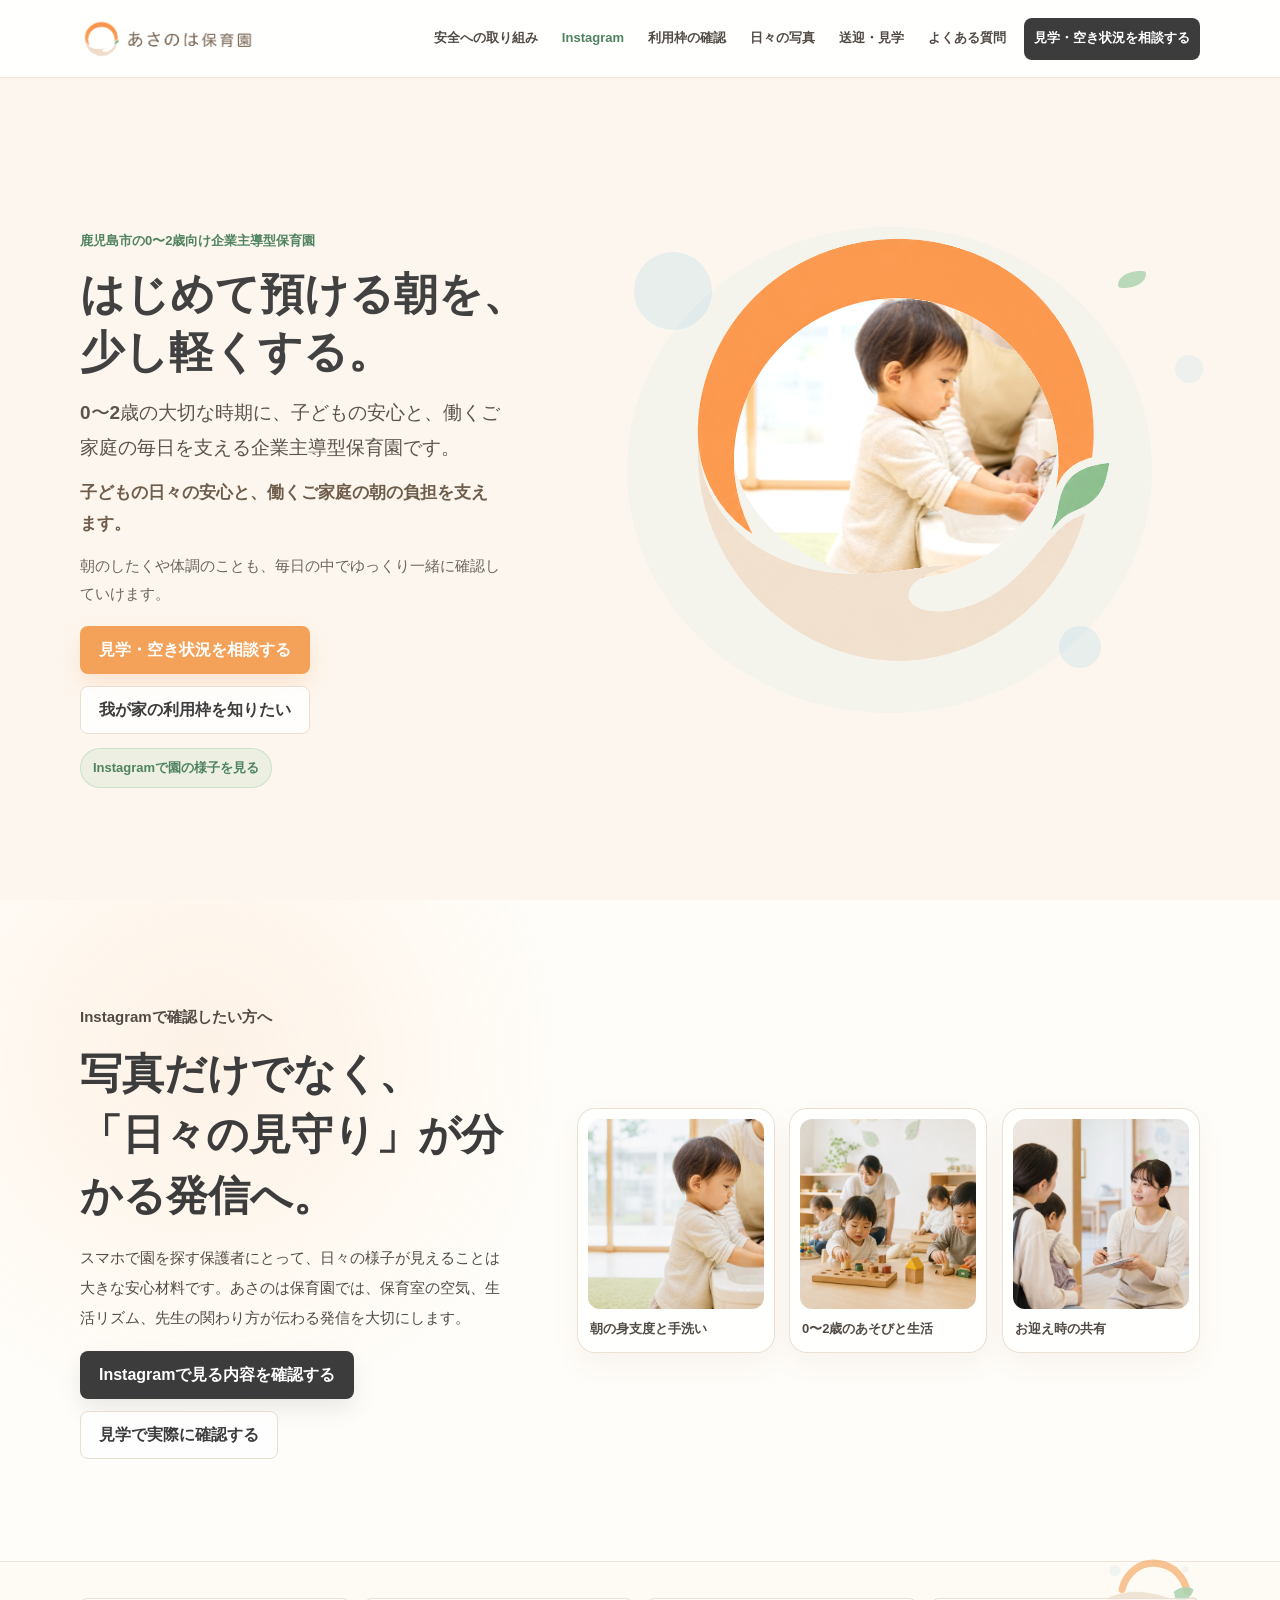
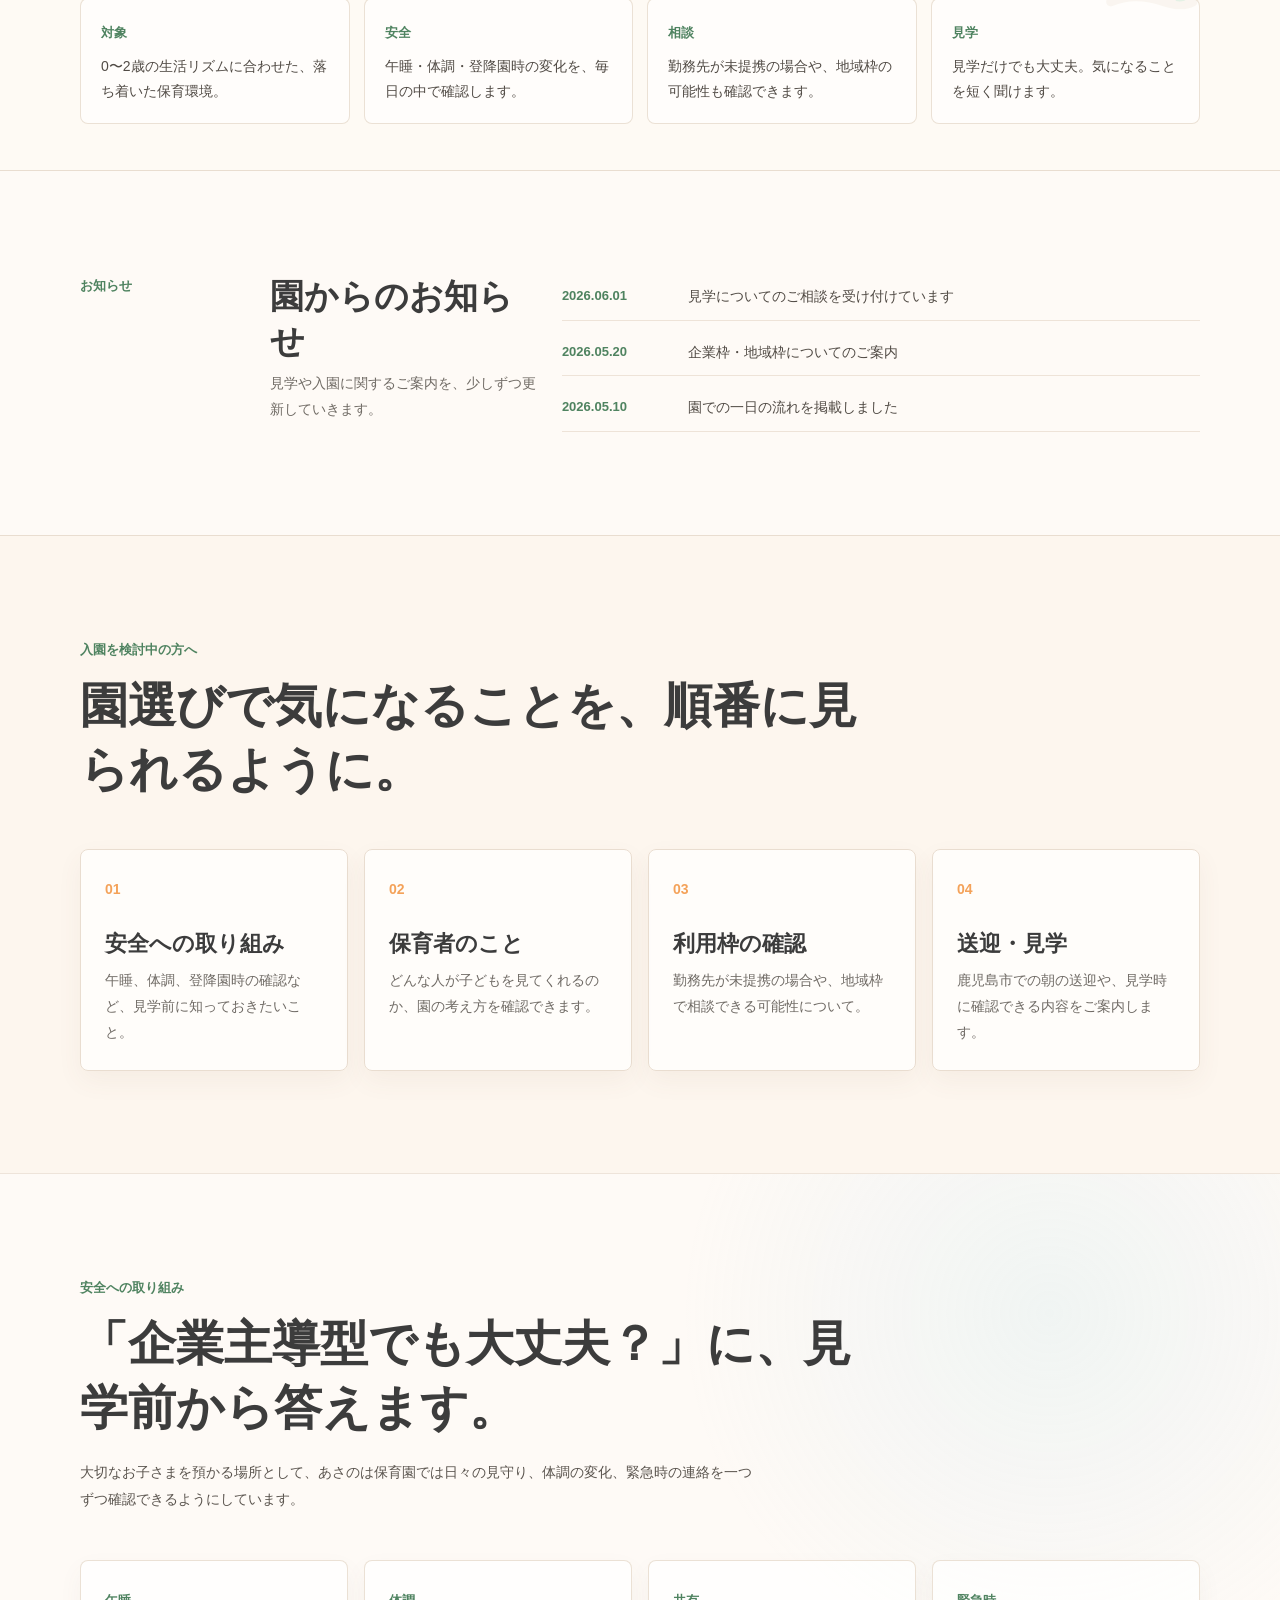
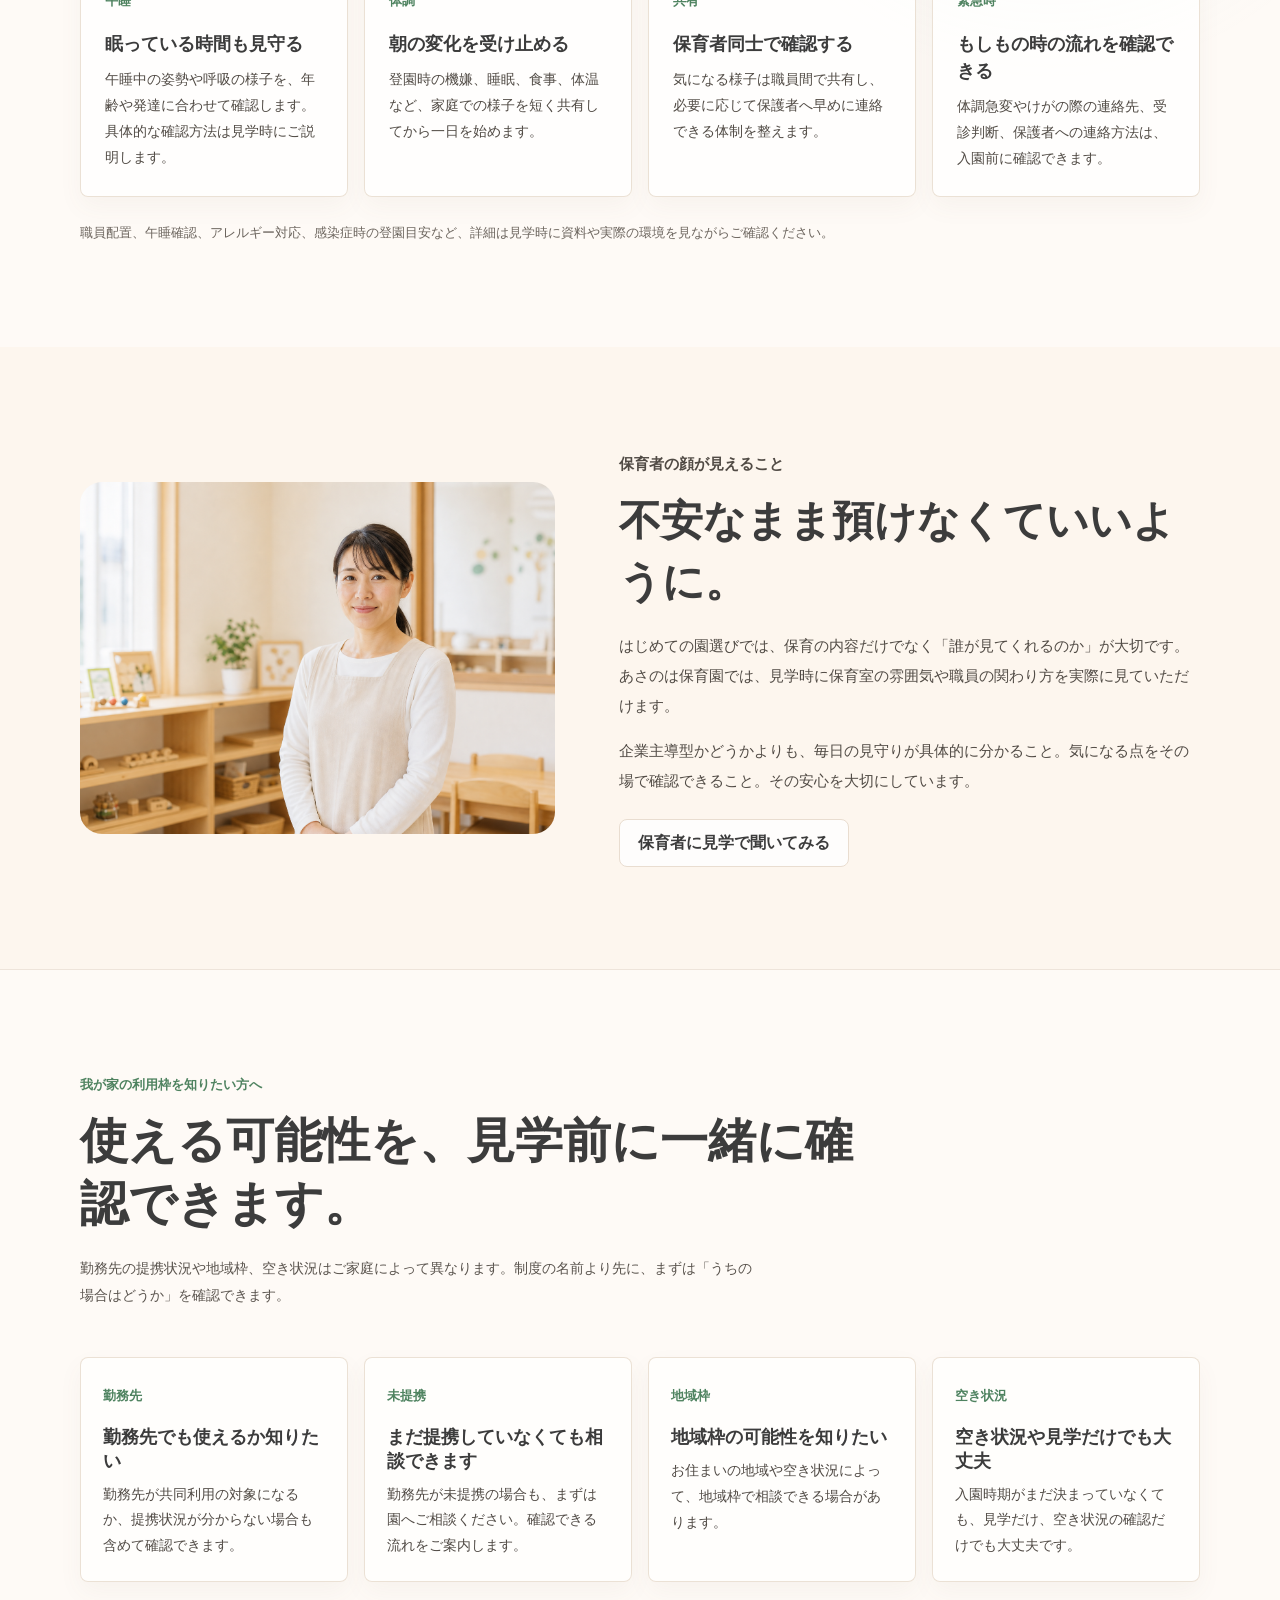
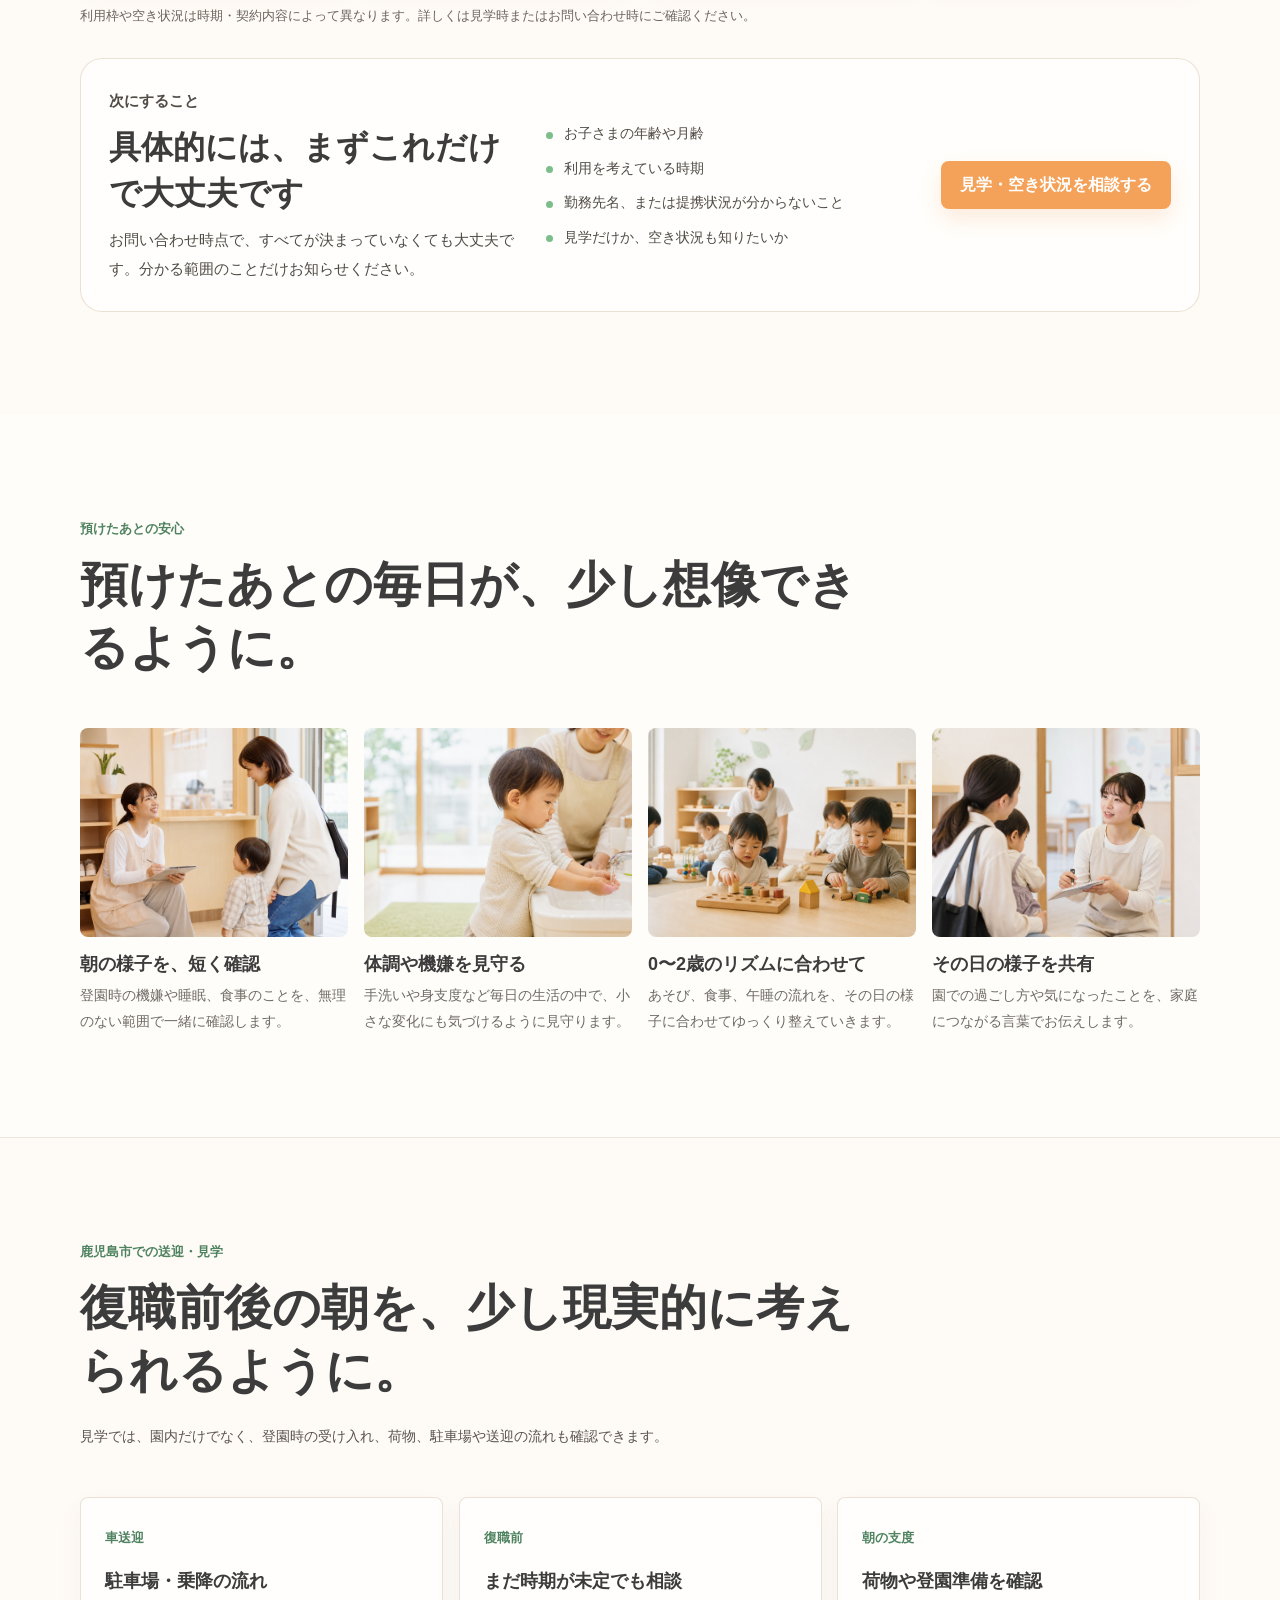
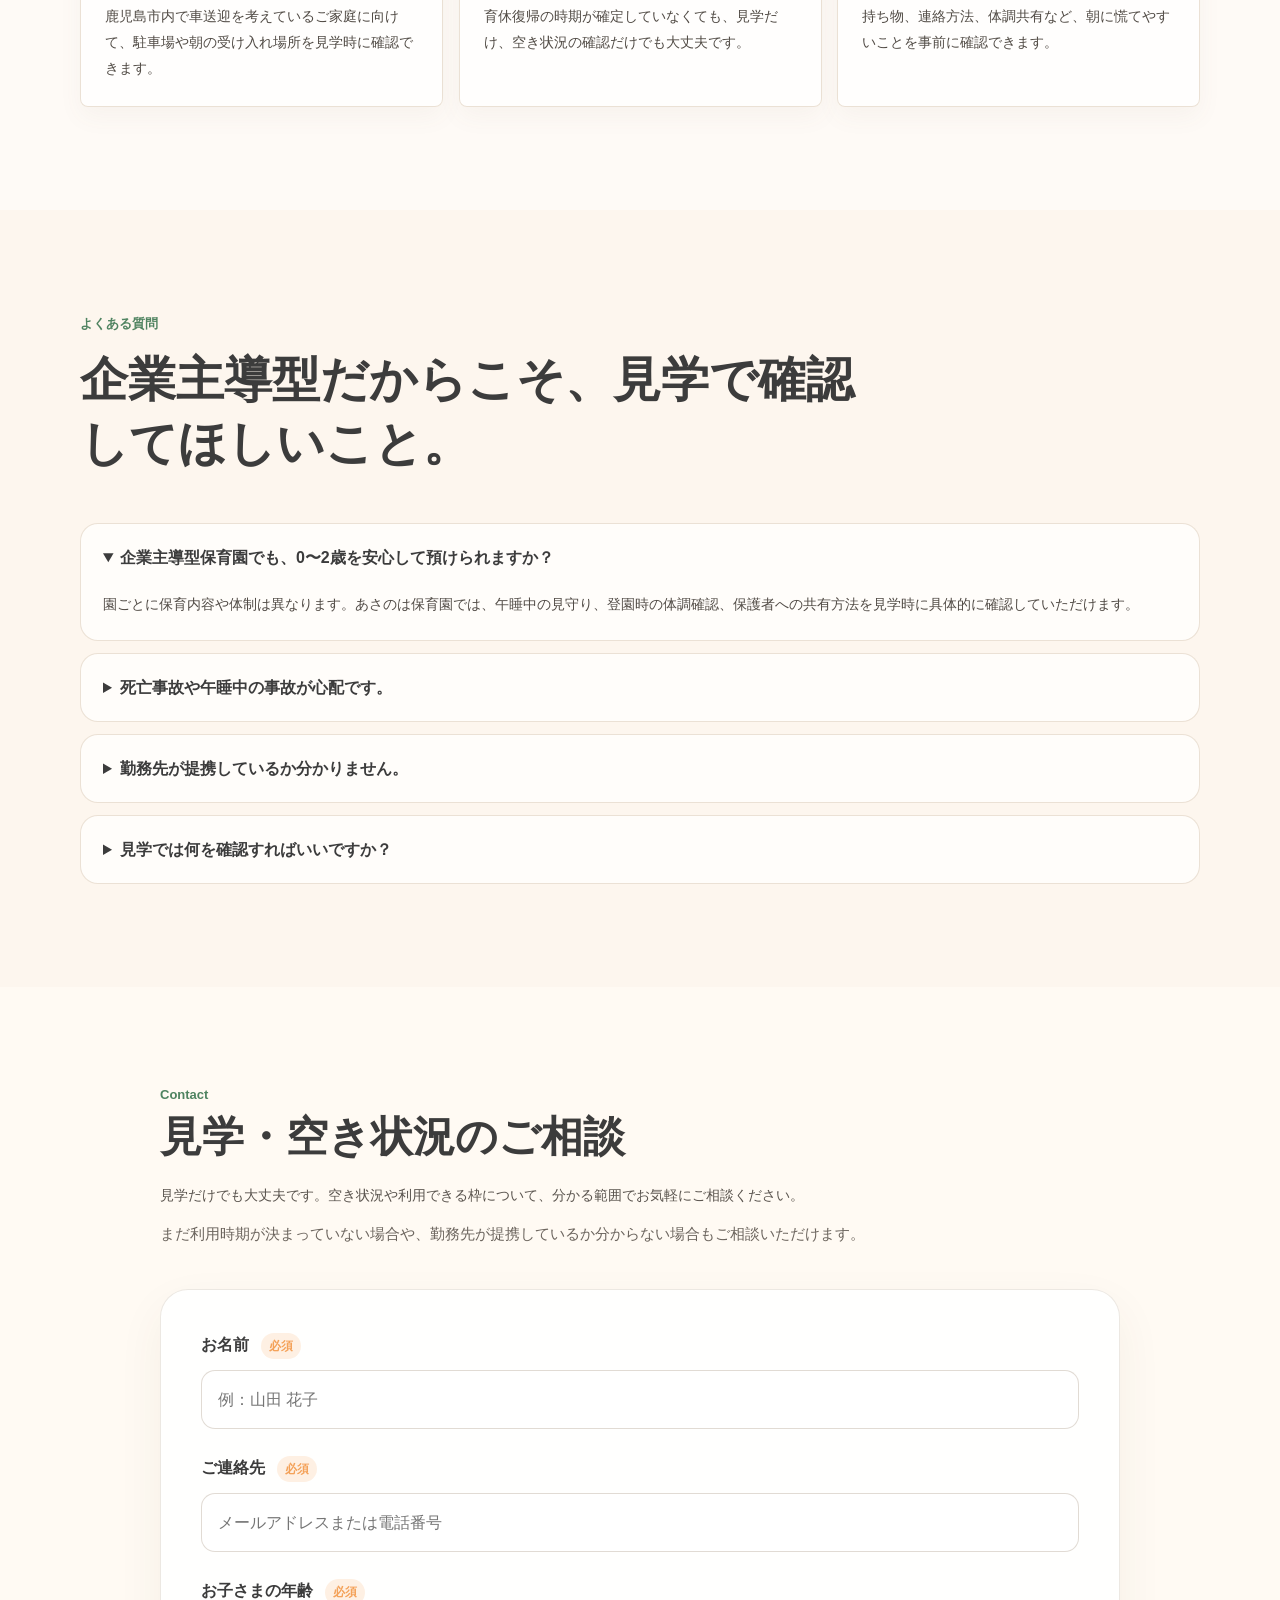
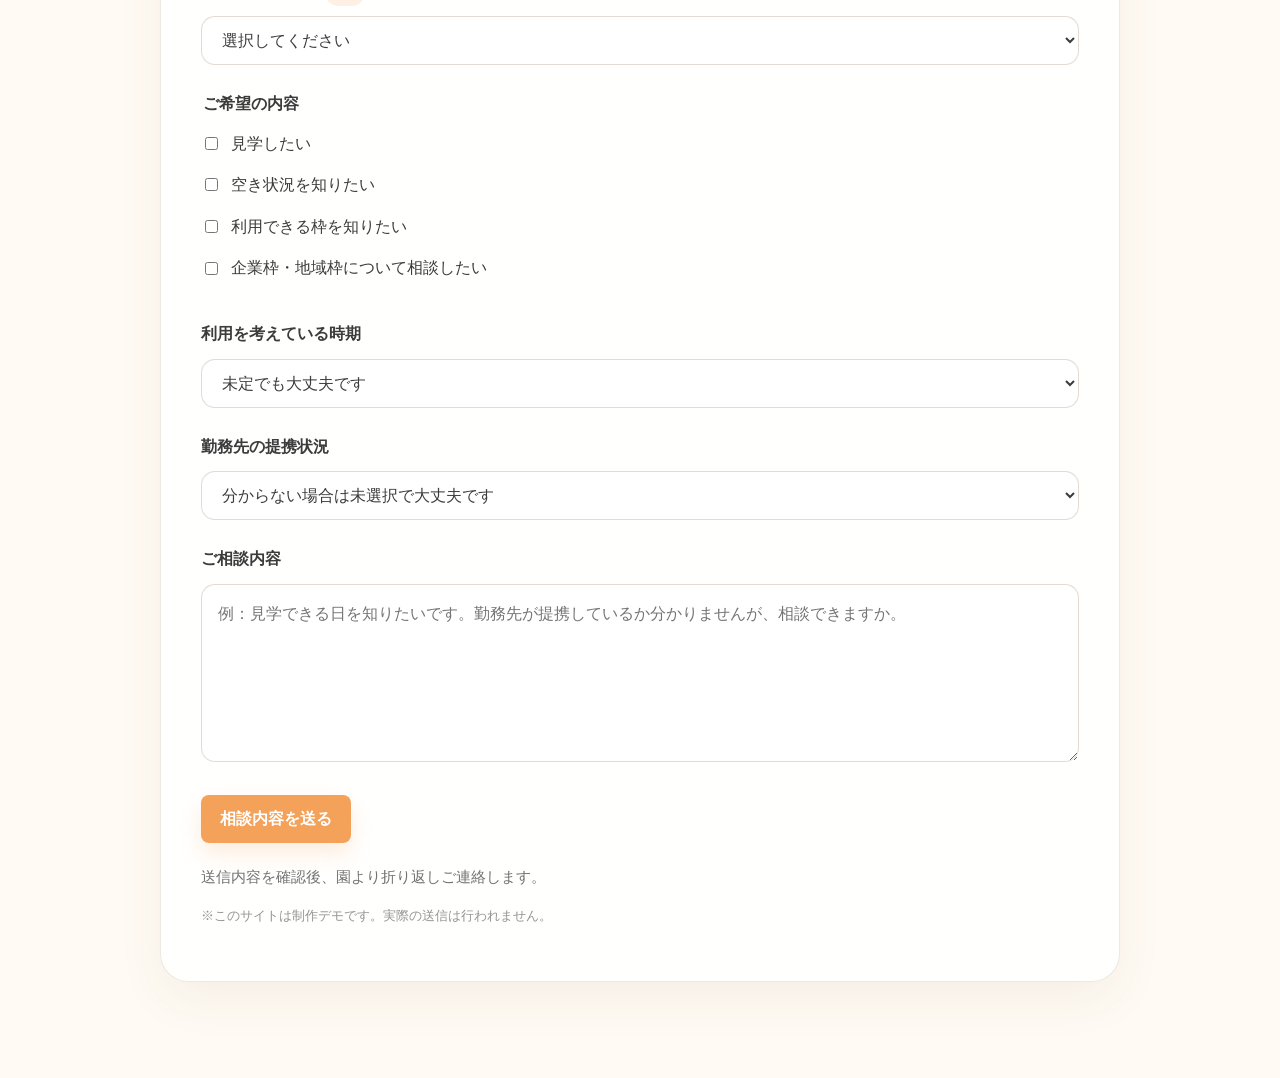
==== commit f6d54cbc: "Improve mobile CTA and Instagram flow" ====
--- a/outputs/nursery-hp/index.html
+++ b/outputs/nursery-hp/index.html
@@ -22,10 +22,10 @@
 
       <nav class="global-nav" id="global-nav" data-nav aria-label="グローバルナビゲーション">
         <a href="#safety">安全への取り組み</a>
+        <a class="nav-instagram" href="#instagram">Instagram</a>
         <a href="#slots">利用枠の確認</a>
         <a href="#photos">日々の写真</a>
         <a href="#access">送迎・見学</a>
-        <a href="#instagram">Instagram</a>
         <a href="#faq">よくある質問</a>
         <a class="nav-cta" href="#contact">見学・空き状況を相談する</a>
       </nav>
@@ -43,7 +43,7 @@
             <a href="#contact" class="button button-primary">見学・空き状況を相談する</a>
             <a class="button quiet" href="#slots">我が家の利用枠を知りたい</a>
           </div>
-          <p class="hero-social text-run-in"><a href="#instagram">Instagramで日々の様子を確認できます</a></p>
+          <p class="hero-social text-run-in"><a href="#instagram">Instagramで園の様子を見る</a></p>
         </div>
 
         <div class="hero-world hero-visual hero-mark-float" aria-label="正式マークの中で切り替わる園の日常写真">
@@ -64,6 +64,32 @@
           </div>
         </div>
         <div class="hero-scroll-cue" aria-hidden="true"></div>
+      </section>
+
+      <section class="instagram-section reveal" id="instagram" aria-labelledby="instagram-title">
+        <div class="instagram-copy reveal">
+          <p class="eyebrow">Instagramで確認したい方へ</p>
+          <h2 id="instagram-title">写真だけでなく、「日々の見守り」が分かる発信へ。</h2>
+          <p>スマホで園を探す保護者にとって、日々の様子が見えることは大きな安心材料です。あさのは保育園では、保育室の空気、生活リズム、先生の関わり方が伝わる発信を大切にします。</p>
+          <div class="instagram-actions" aria-label="Instagramと園生活の確認">
+            <a class="button instagram-button" href="#photos">Instagramで見る内容を確認する</a>
+            <a class="button quiet" href="#contact">見学で実際に確認する</a>
+          </div>
+        </div>
+        <div class="instagram-panel reveal" aria-label="Instagram投稿の掲載イメージ">
+          <div class="insta-card reveal">
+            <img src="./assets/images/hero-handwashing.png" alt="手洗いの様子">
+            <p>朝の身支度と手洗い</p>
+          </div>
+          <div class="insta-card reveal">
+            <img src="./assets/images/day-play.png" alt="保育室で遊ぶ子ども">
+            <p>0〜2歳のあそびと生活</p>
+          </div>
+          <div class="insta-card reveal">
+            <img src="./assets/images/daily-sharing.png" alt="保護者への共有の様子">
+            <p>お迎え時の共有</p>
+          </div>
+        </div>
       </section>
 
       <section class="hero-info-strip reveal" aria-label="あさのは保育園の概要">
@@ -271,29 +297,6 @@
         </div>
       </section>
 
-      <section class="instagram-section" id="instagram" aria-labelledby="instagram-title">
-        <div class="instagram-copy reveal">
-          <p class="eyebrow">Instagramで確認したい方へ</p>
-          <h2 id="instagram-title">写真だけでなく、「日々の見守り」が分かる発信へ。</h2>
-          <p>スマホで園を探す保護者にとって、日々の様子が見えることは大きな安心材料です。あさのは保育園では、保育室の空気、生活リズム、先生の関わり方が伝わる発信を大切にします。</p>
-          <a class="button quiet" href="#photos">日々の写真を見る</a>
-        </div>
-        <div class="instagram-panel reveal" aria-label="Instagram投稿の掲載イメージ">
-          <div class="insta-card reveal">
-            <img src="./assets/images/hero-handwashing.png" alt="手洗いの様子">
-            <p>朝の身支度と手洗い</p>
-          </div>
-          <div class="insta-card reveal">
-            <img src="./assets/images/day-play.png" alt="保育室で遊ぶ子ども">
-            <p>0〜2歳のあそびと生活</p>
-          </div>
-          <div class="insta-card reveal">
-            <img src="./assets/images/daily-sharing.png" alt="保護者への共有の様子">
-            <p>お迎え時の共有</p>
-          </div>
-        </div>
-      </section>
-
       <section class="faq-section" id="faq" aria-labelledby="faq-title">
         <div class="section-heading reveal">
           <p class="eyebrow">よくある質問</p>
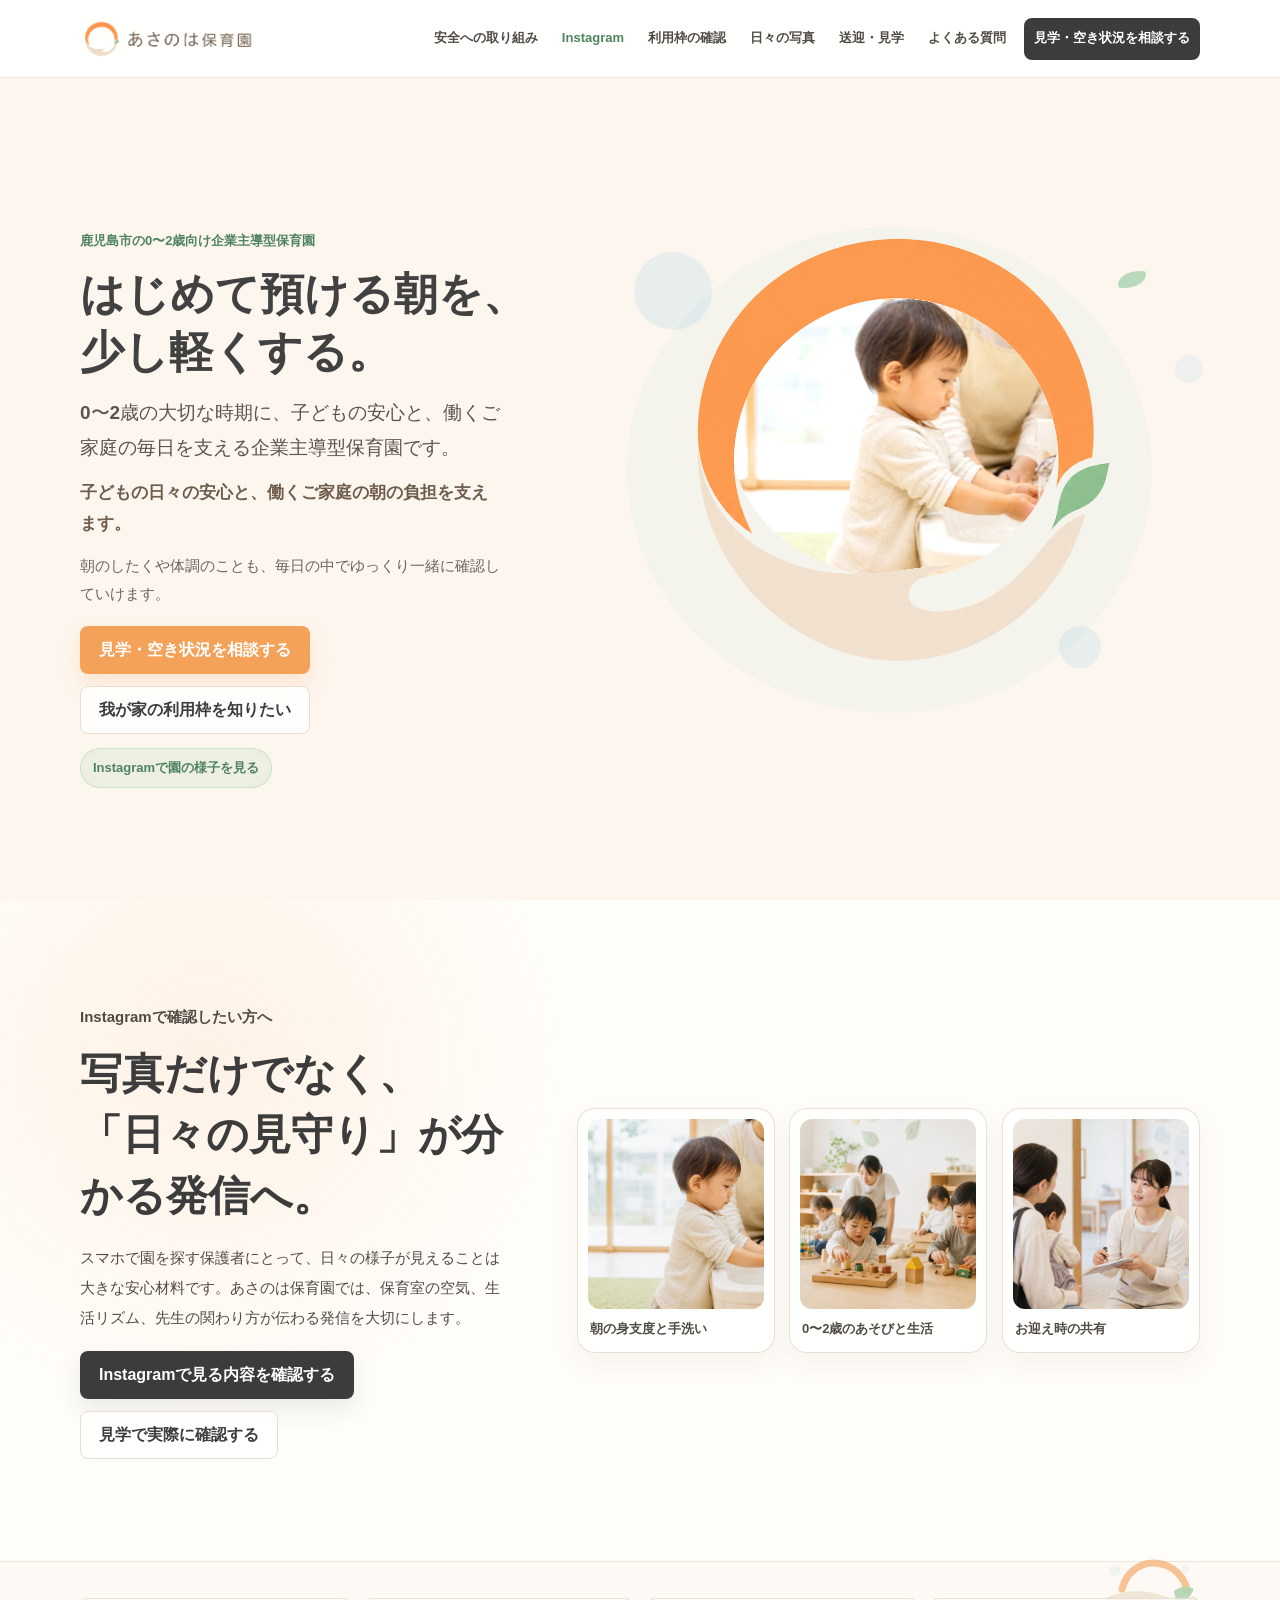
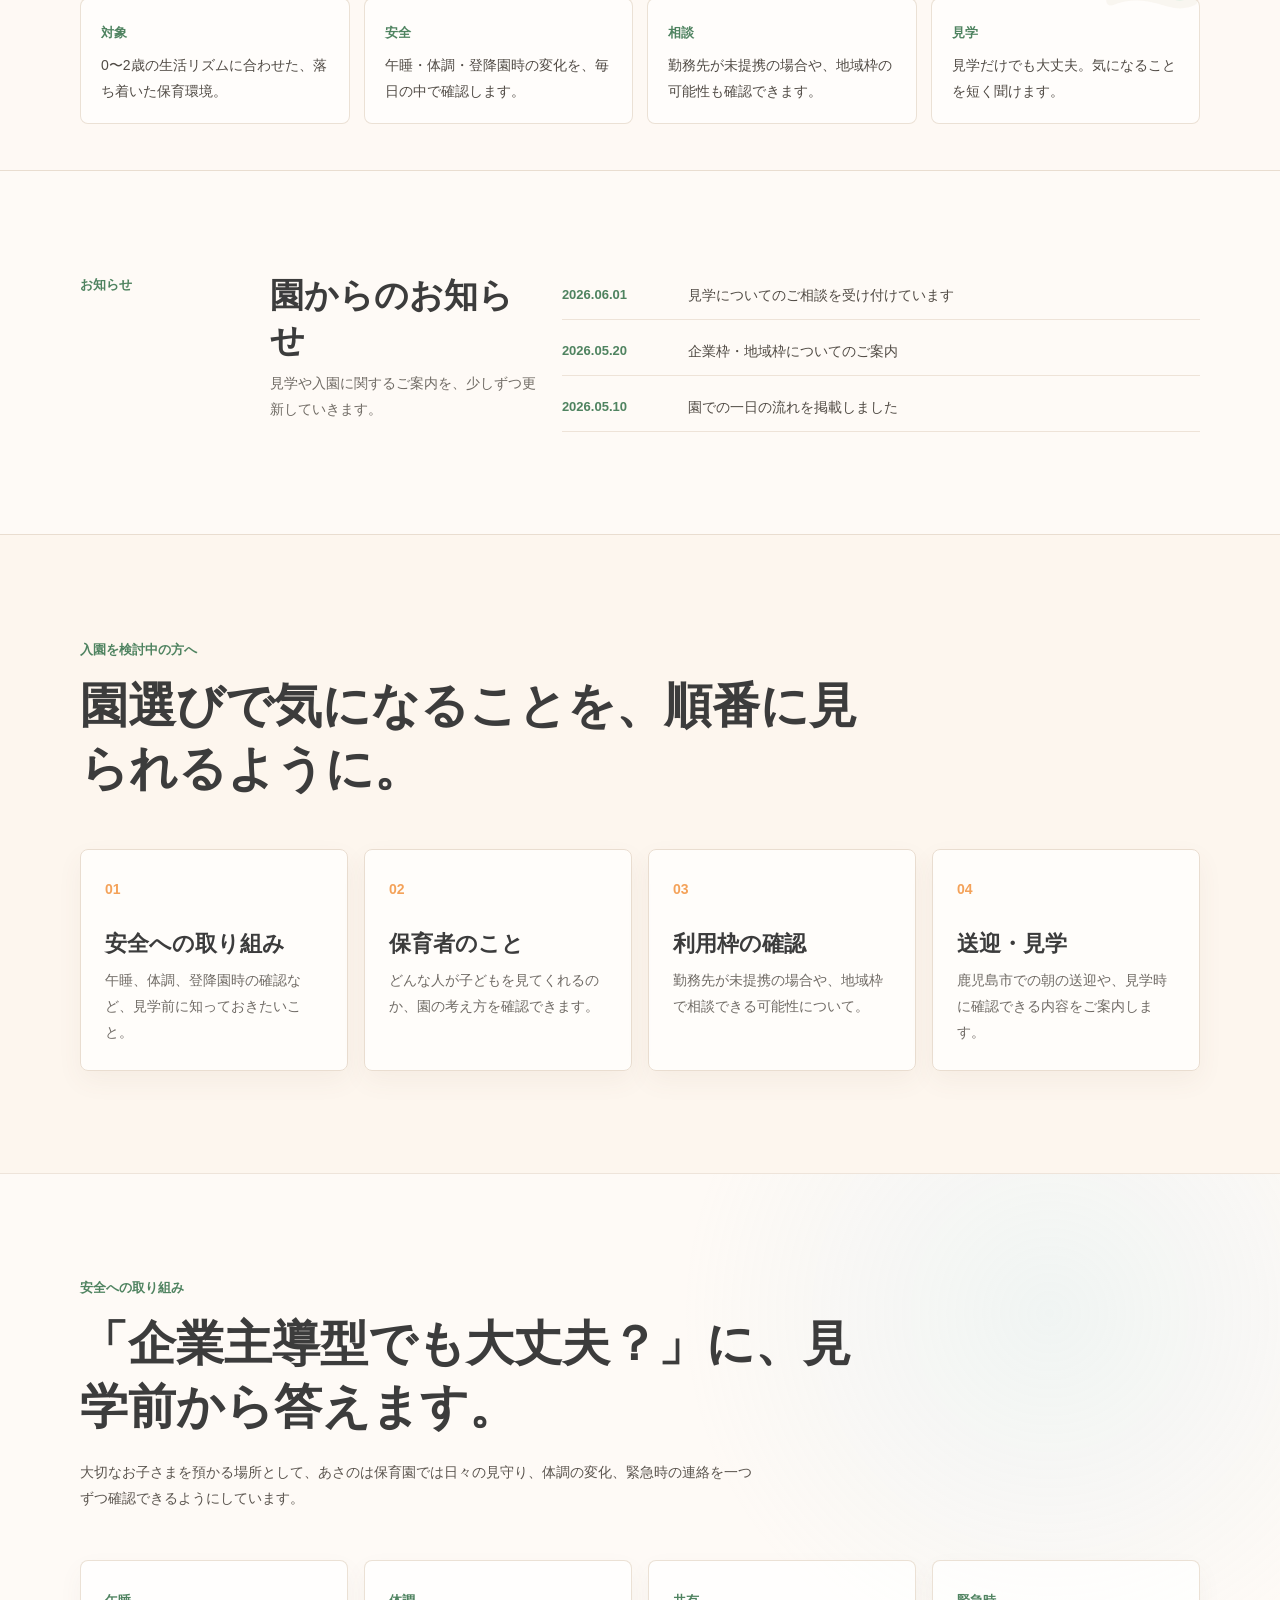
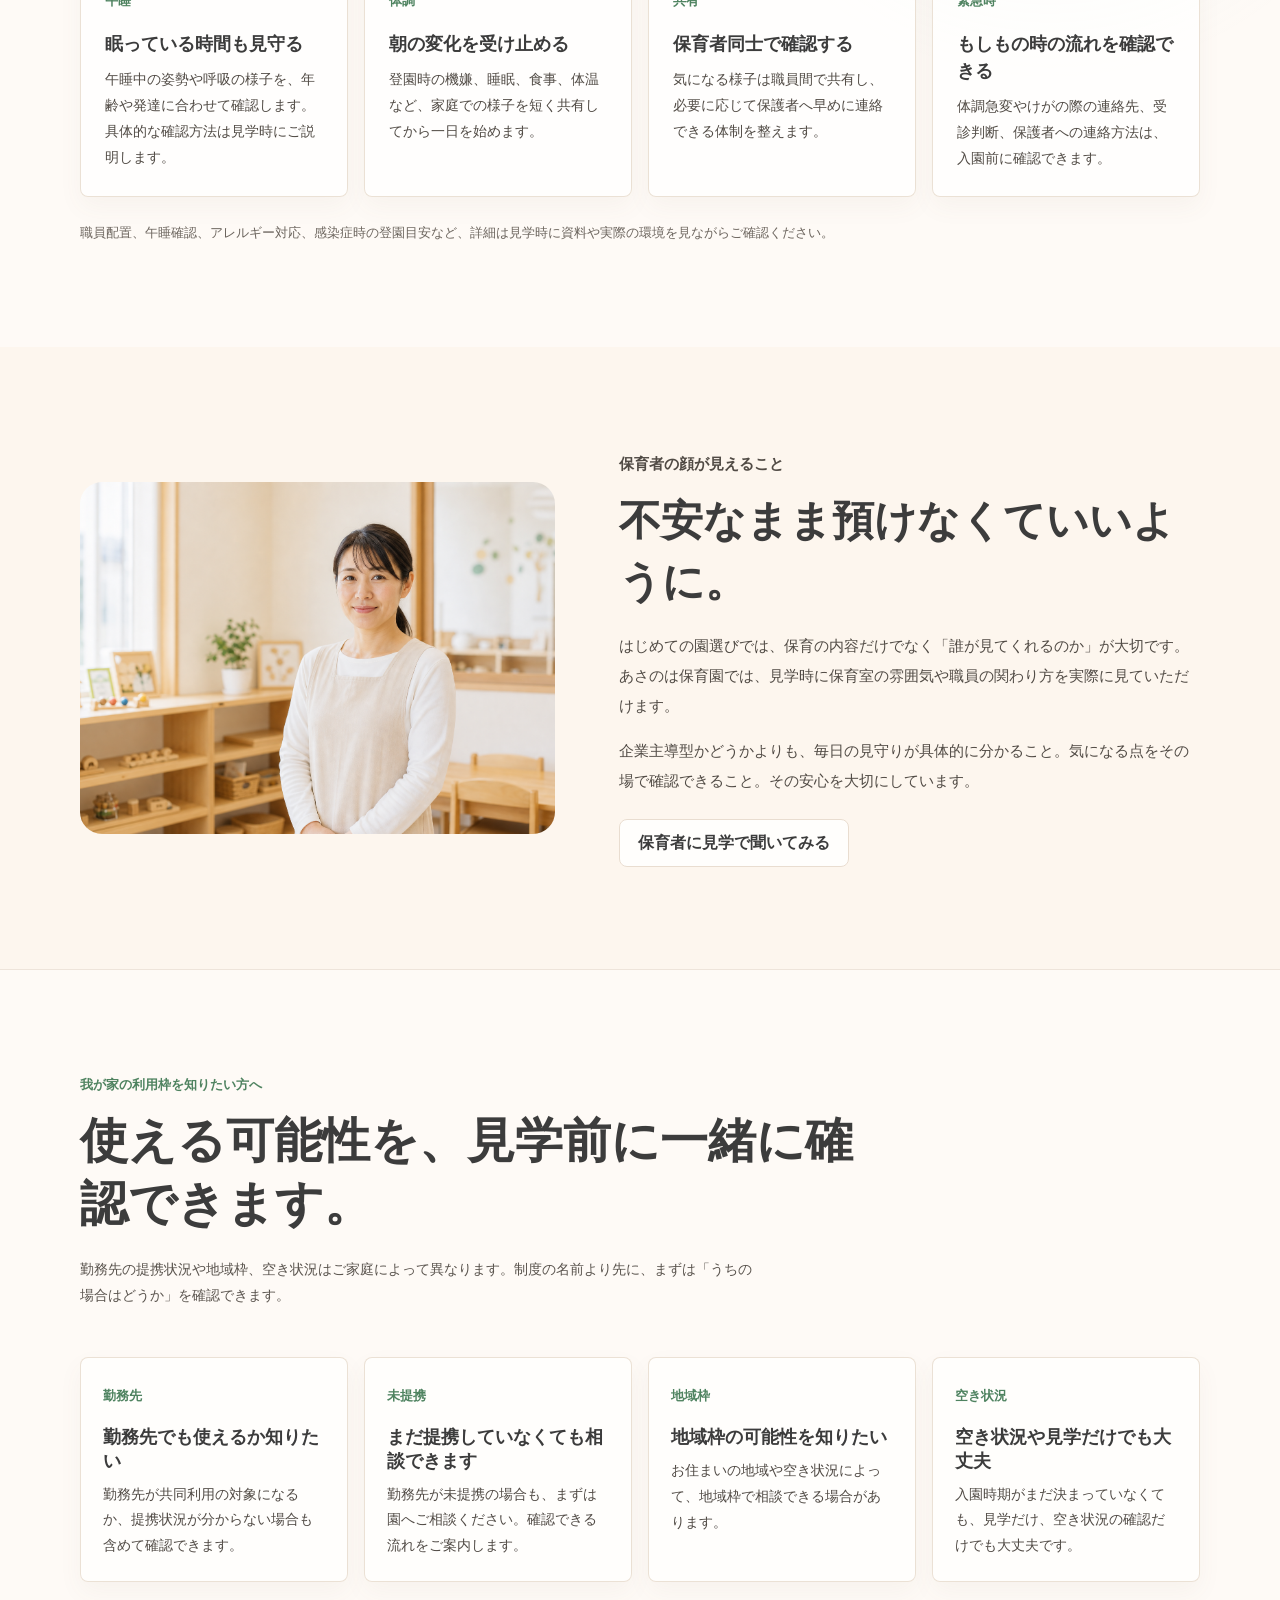
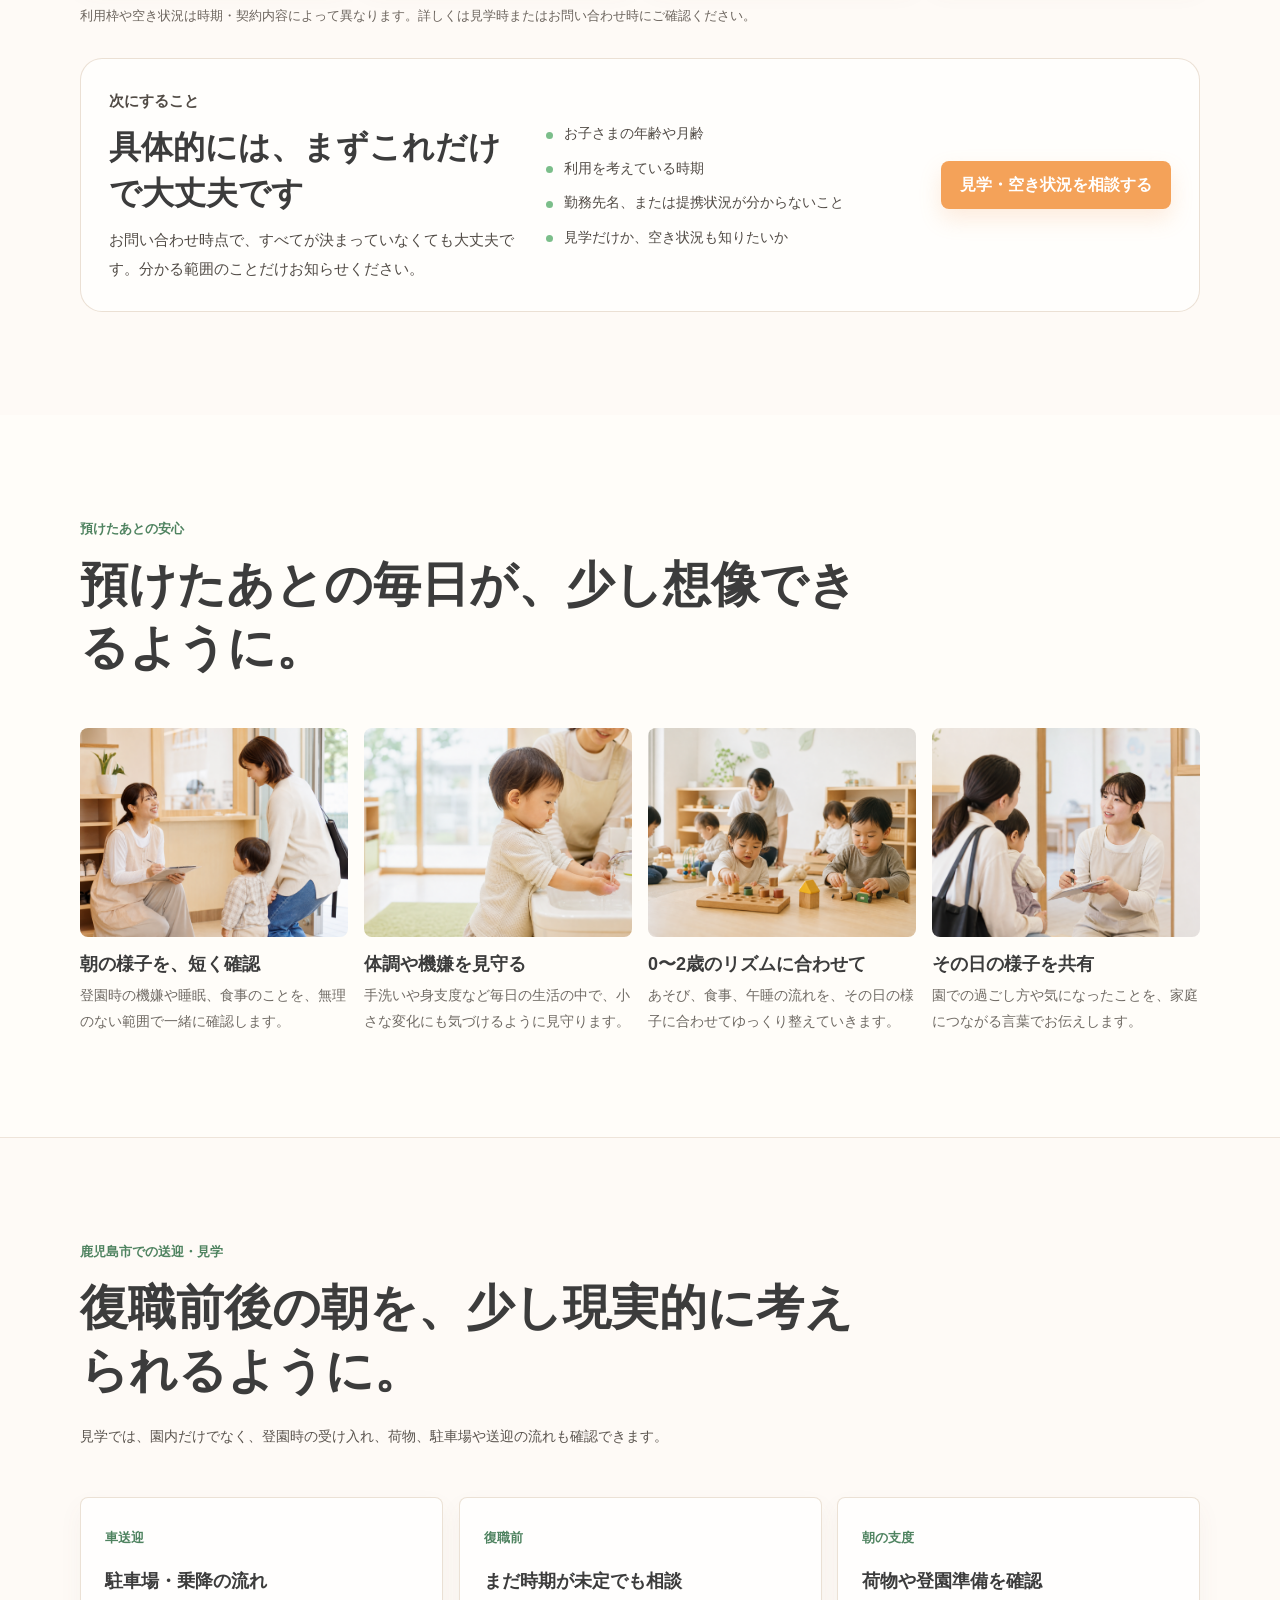
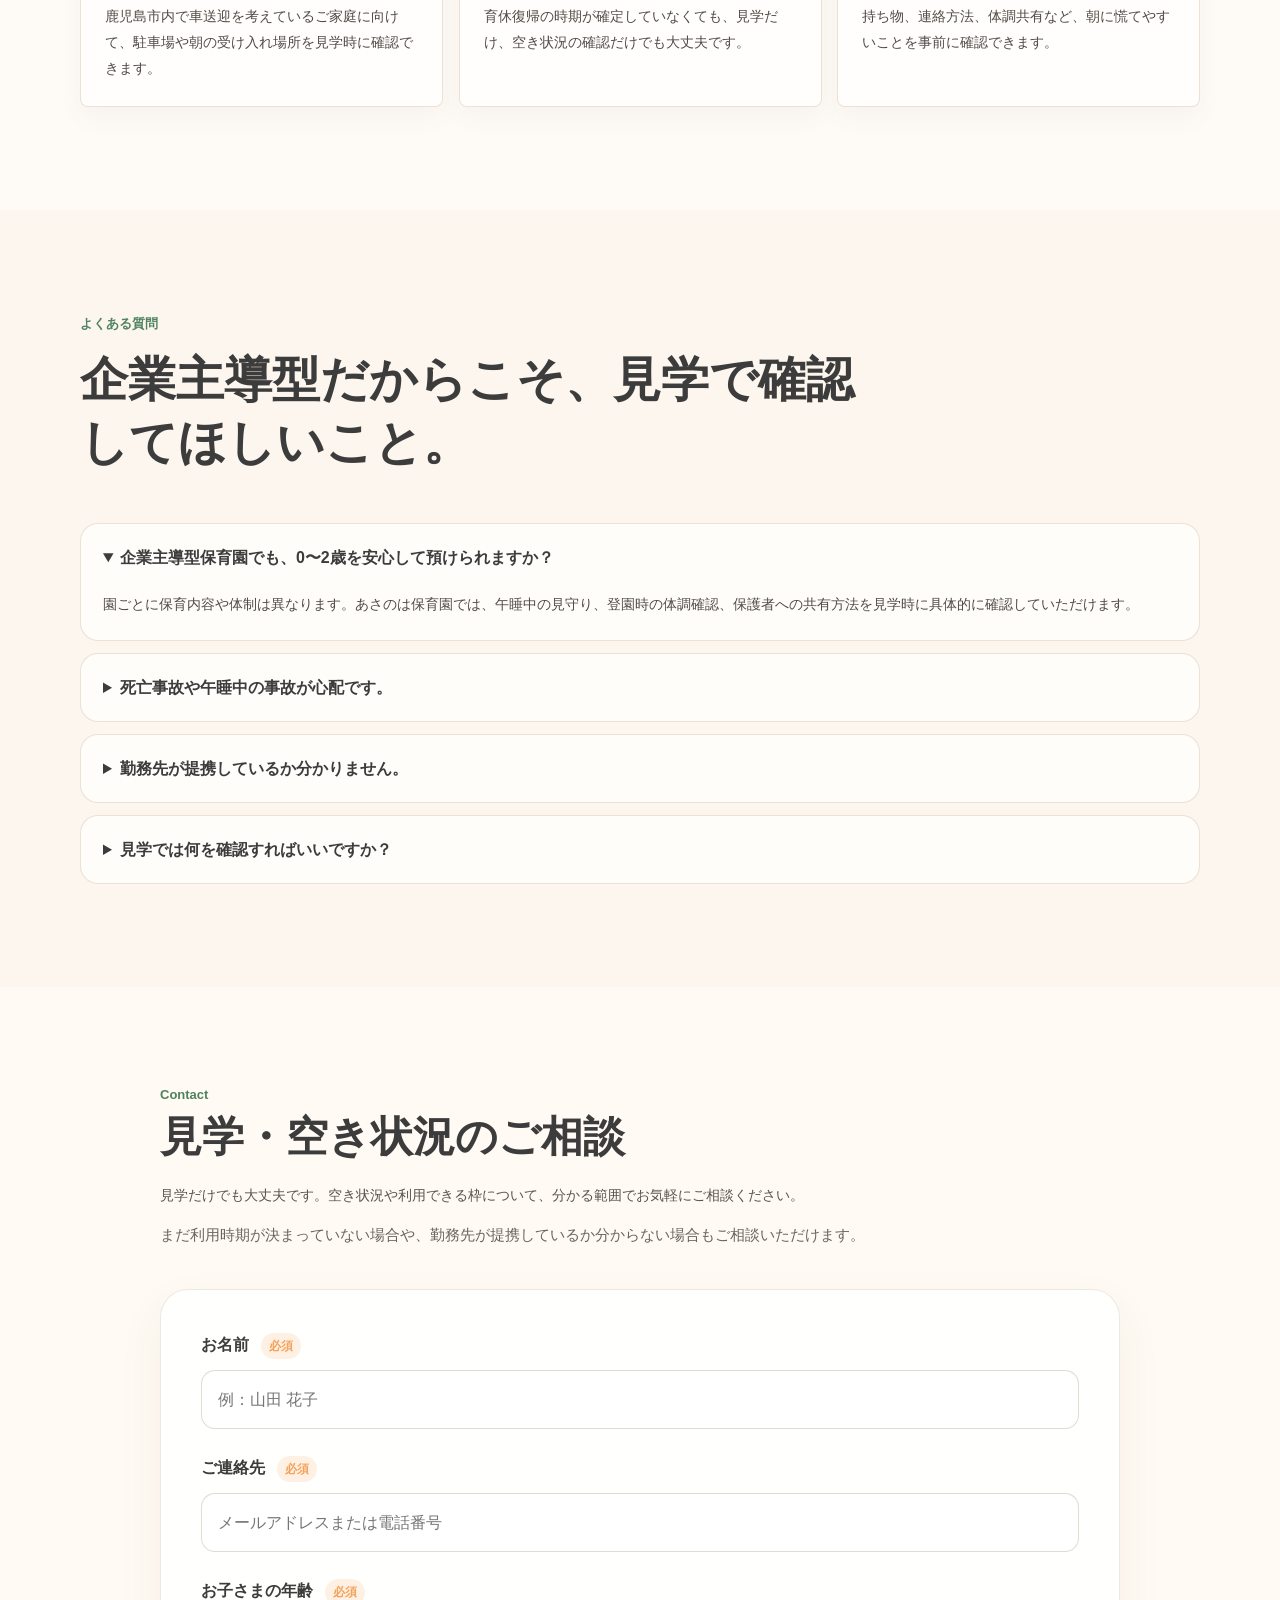
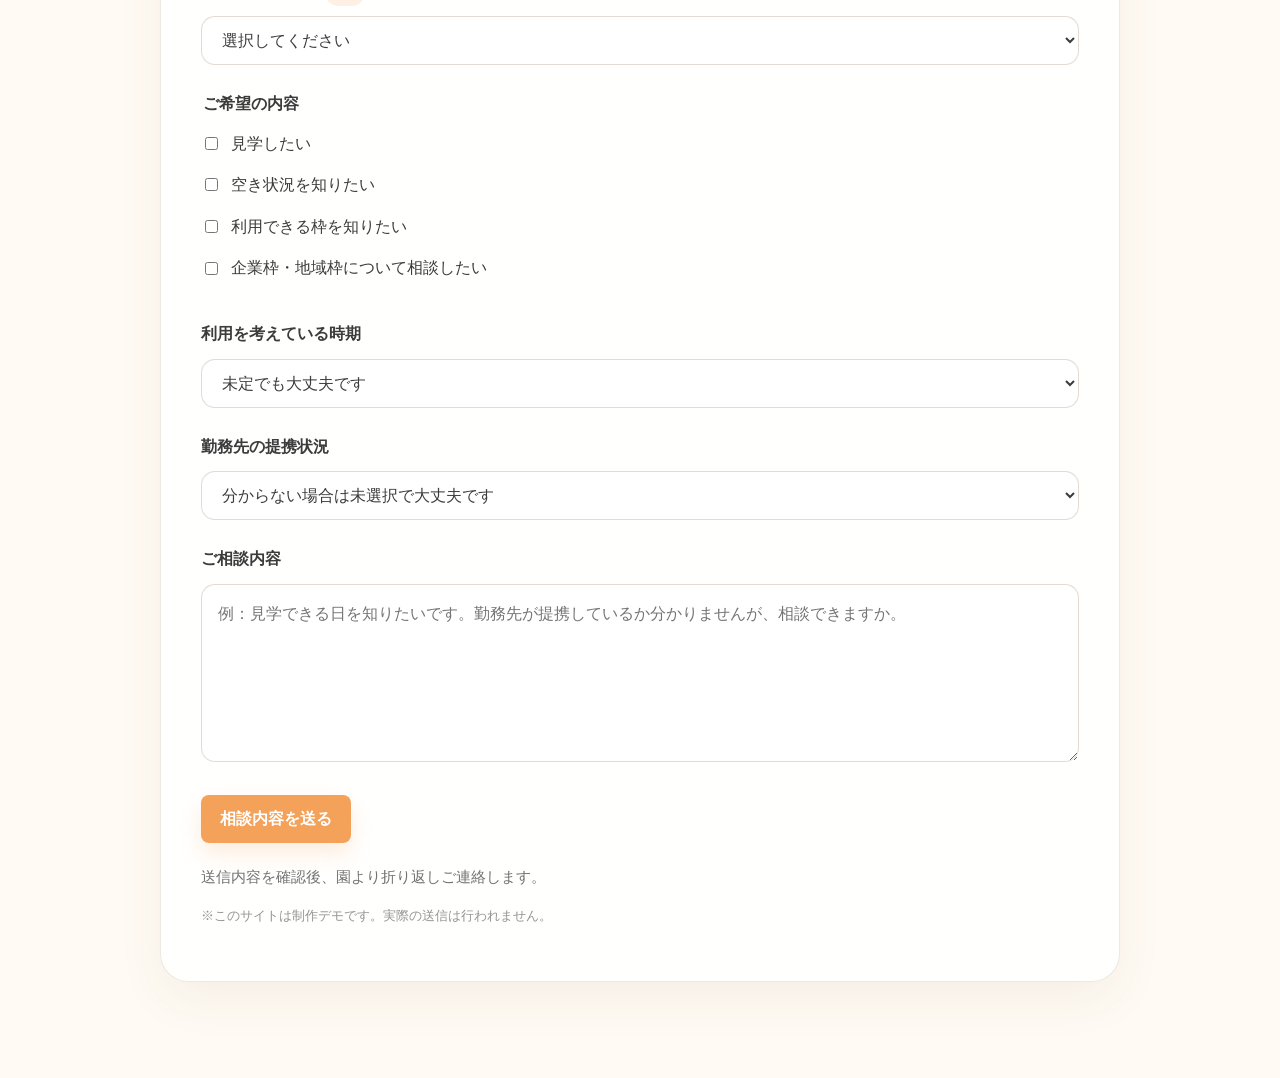
==== commit c3c74d5f: "Unify section motion behavior" ====
--- a/outputs/nursery-hp/index.html
+++ b/outputs/nursery-hp/index.html
@@ -71,7 +71,7 @@
           <p class="eyebrow">Instagramで確認したい方へ</p>
           <h2 id="instagram-title">写真だけでなく、「日々の見守り」が分かる発信へ。</h2>
           <p>スマホで園を探す保護者にとって、日々の様子が見えることは大きな安心材料です。あさのは保育園では、保育室の空気、生活リズム、先生の関わり方が伝わる発信を大切にします。</p>
-          <div class="instagram-actions" aria-label="Instagramと園生活の確認">
+          <div class="instagram-actions reveal" aria-label="Instagramと園生活の確認">
             <a class="button instagram-button" href="#photos">Instagramで見る内容を確認する</a>
             <a class="button quiet" href="#contact">見学で実際に確認する</a>
           </div>
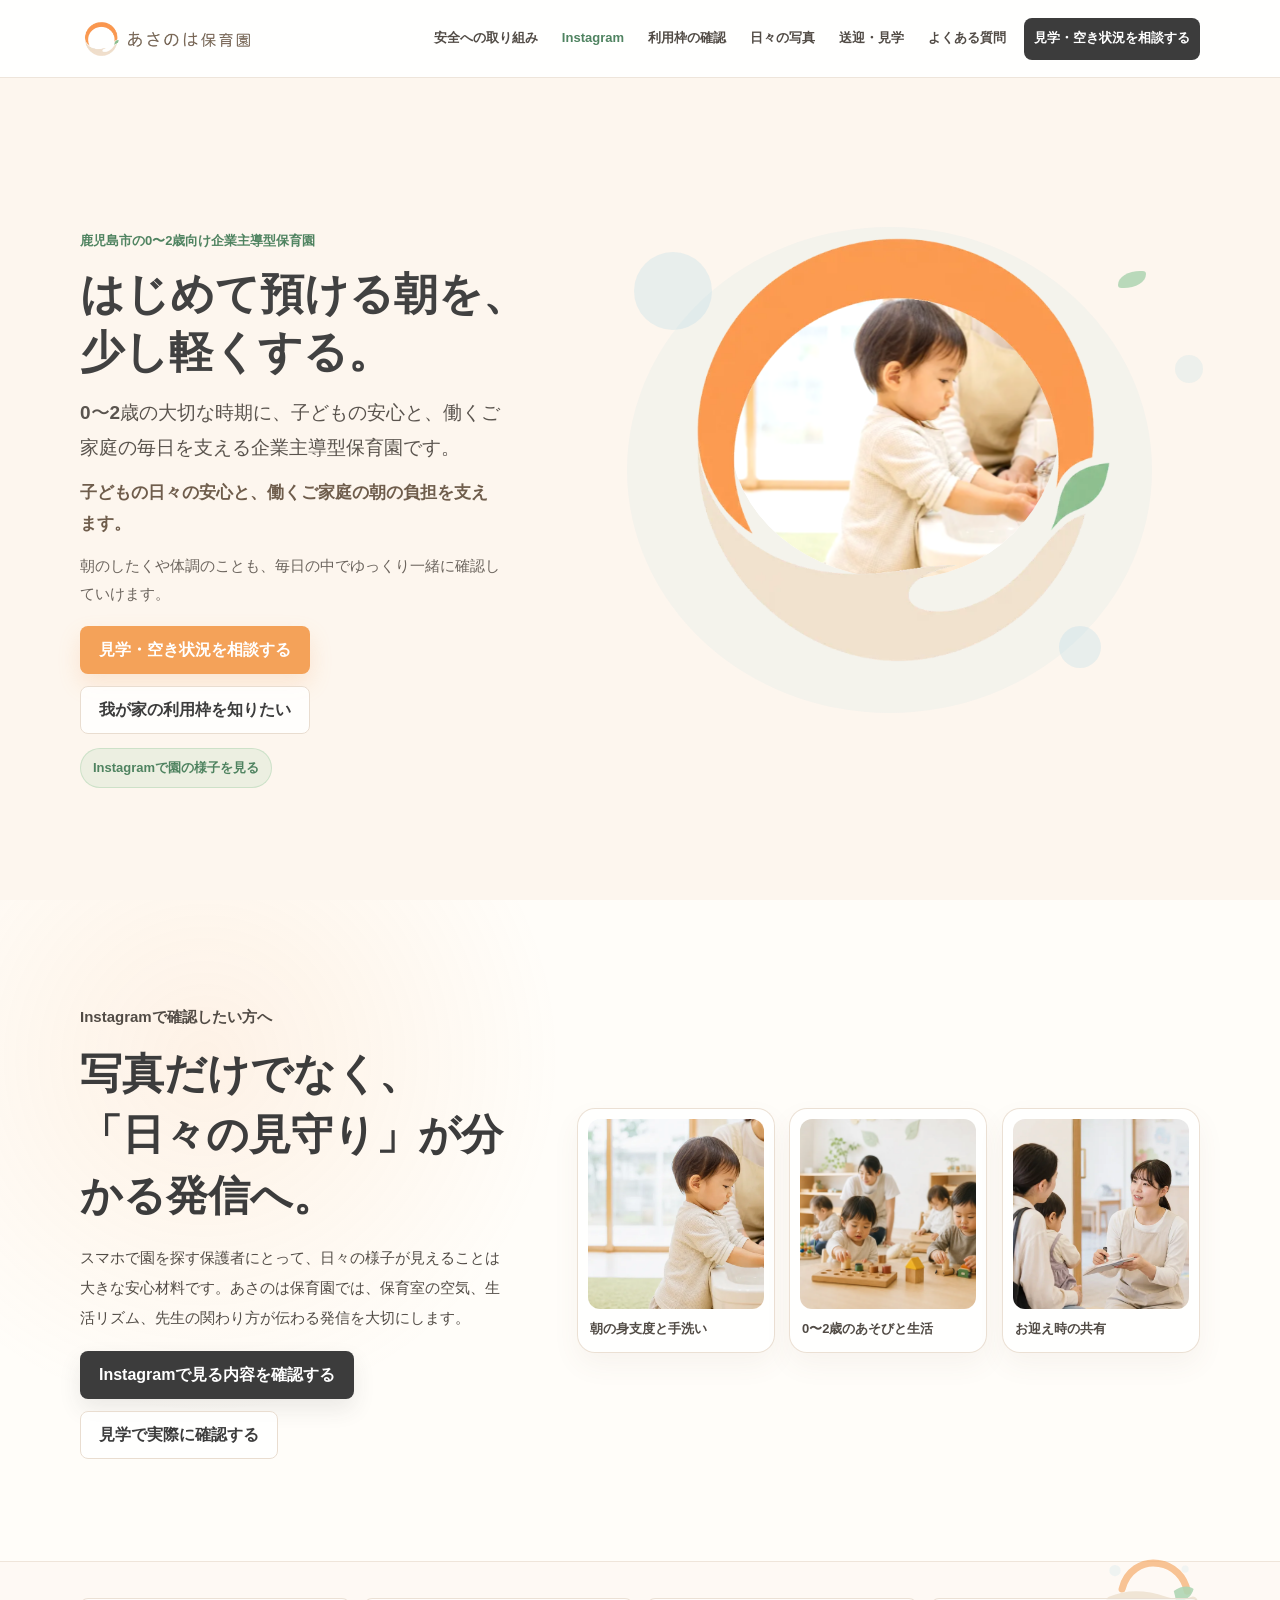
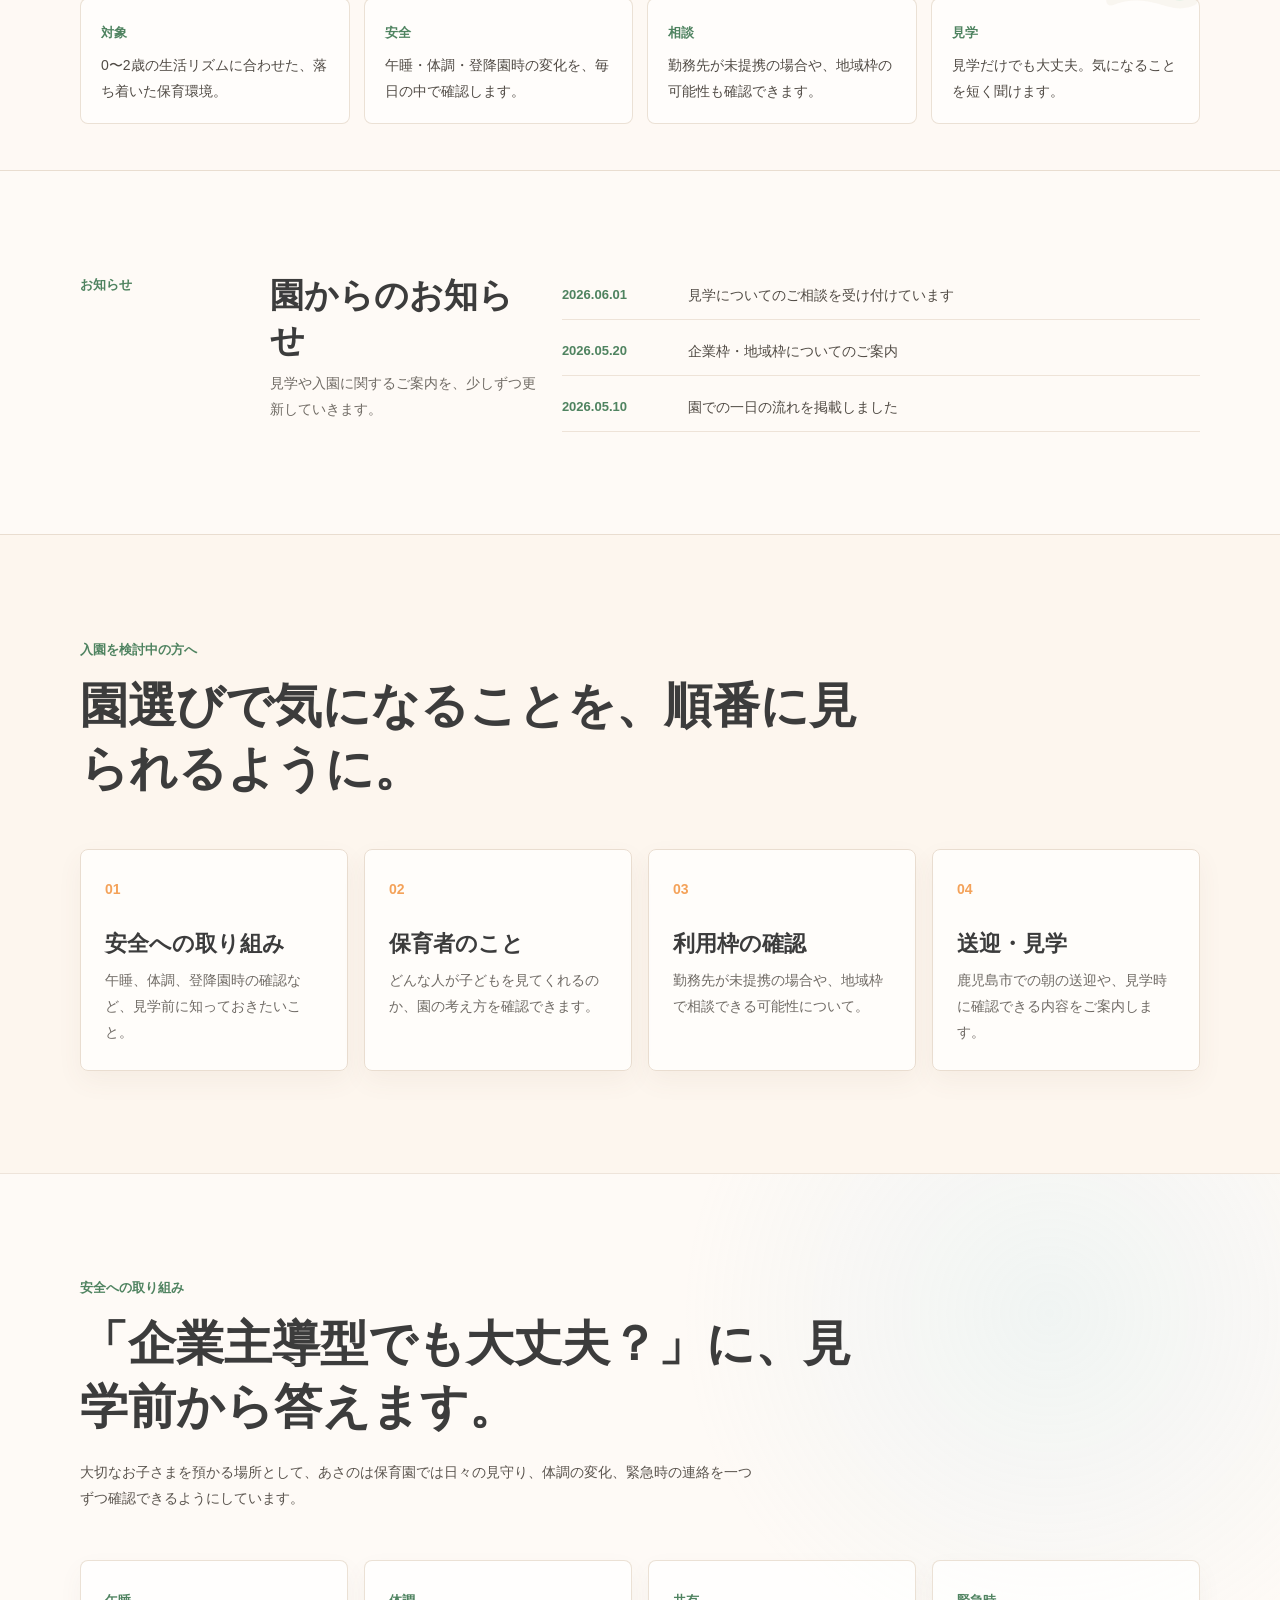
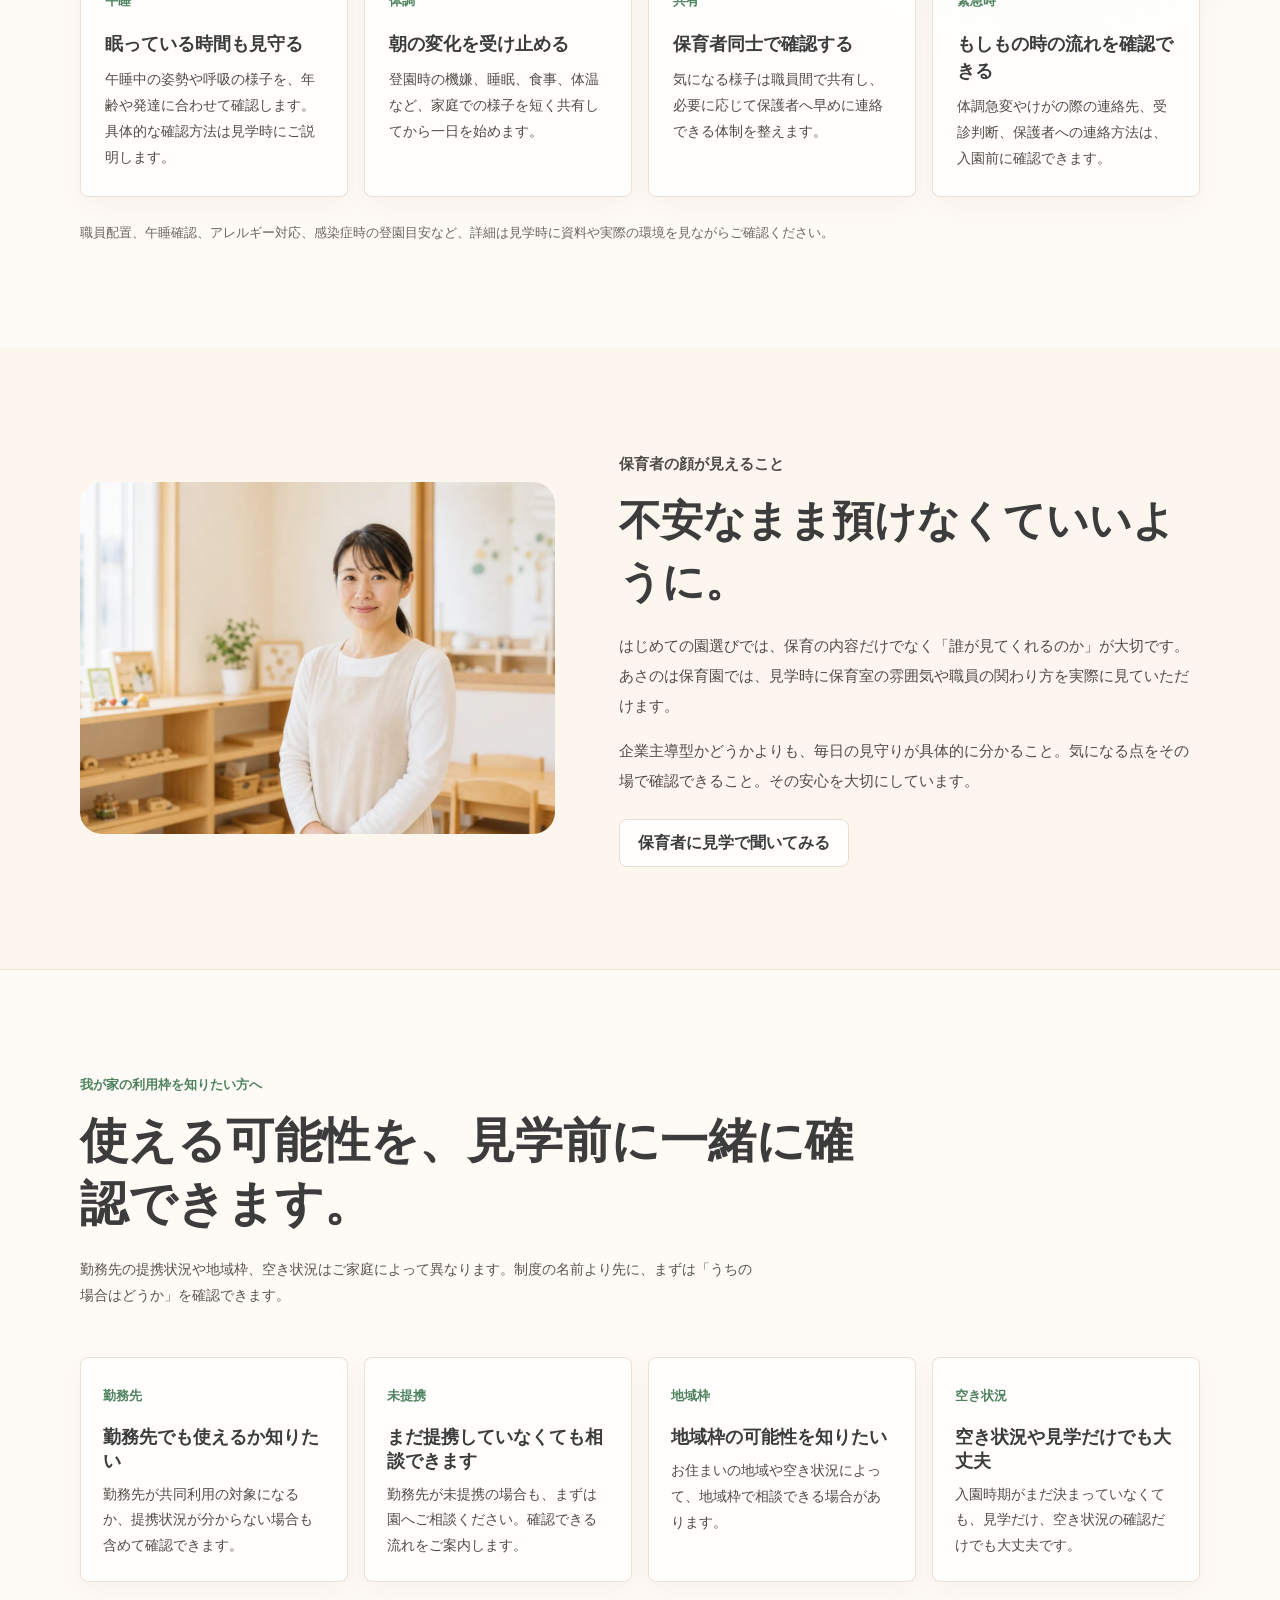
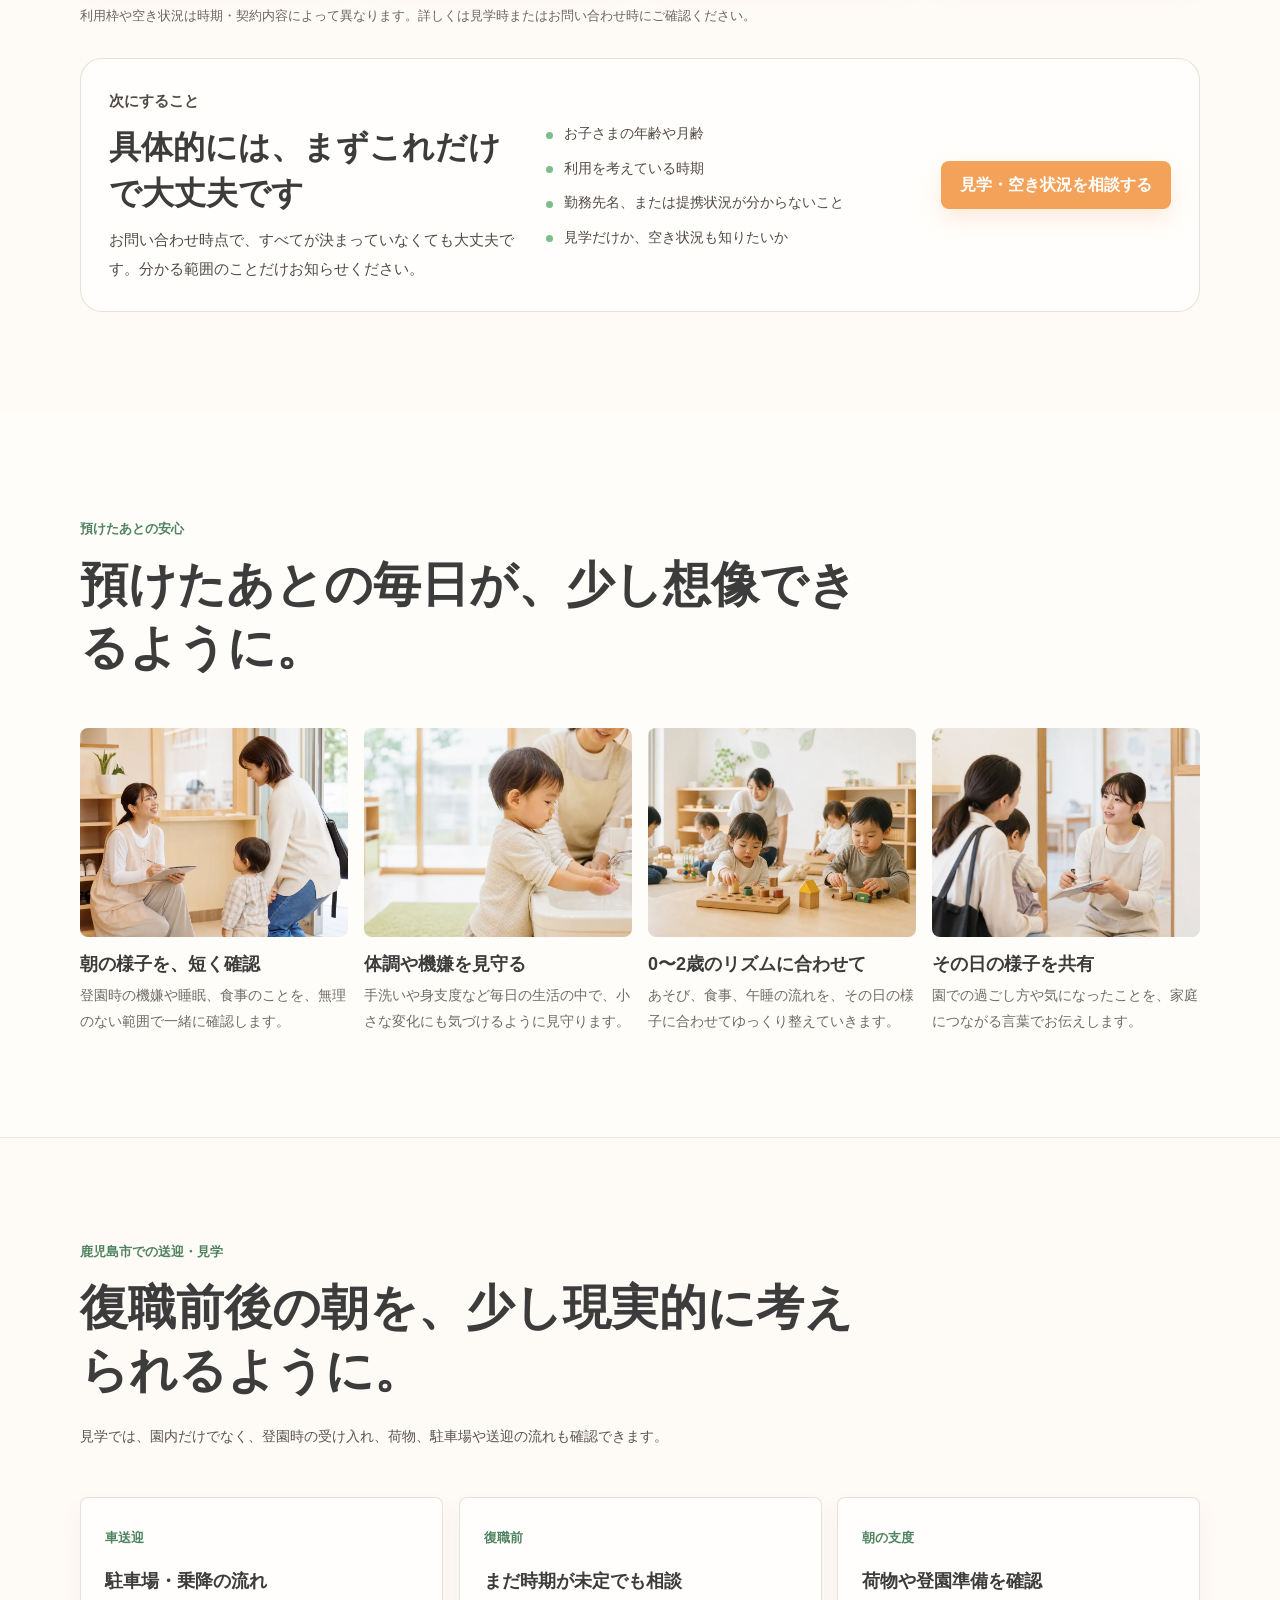
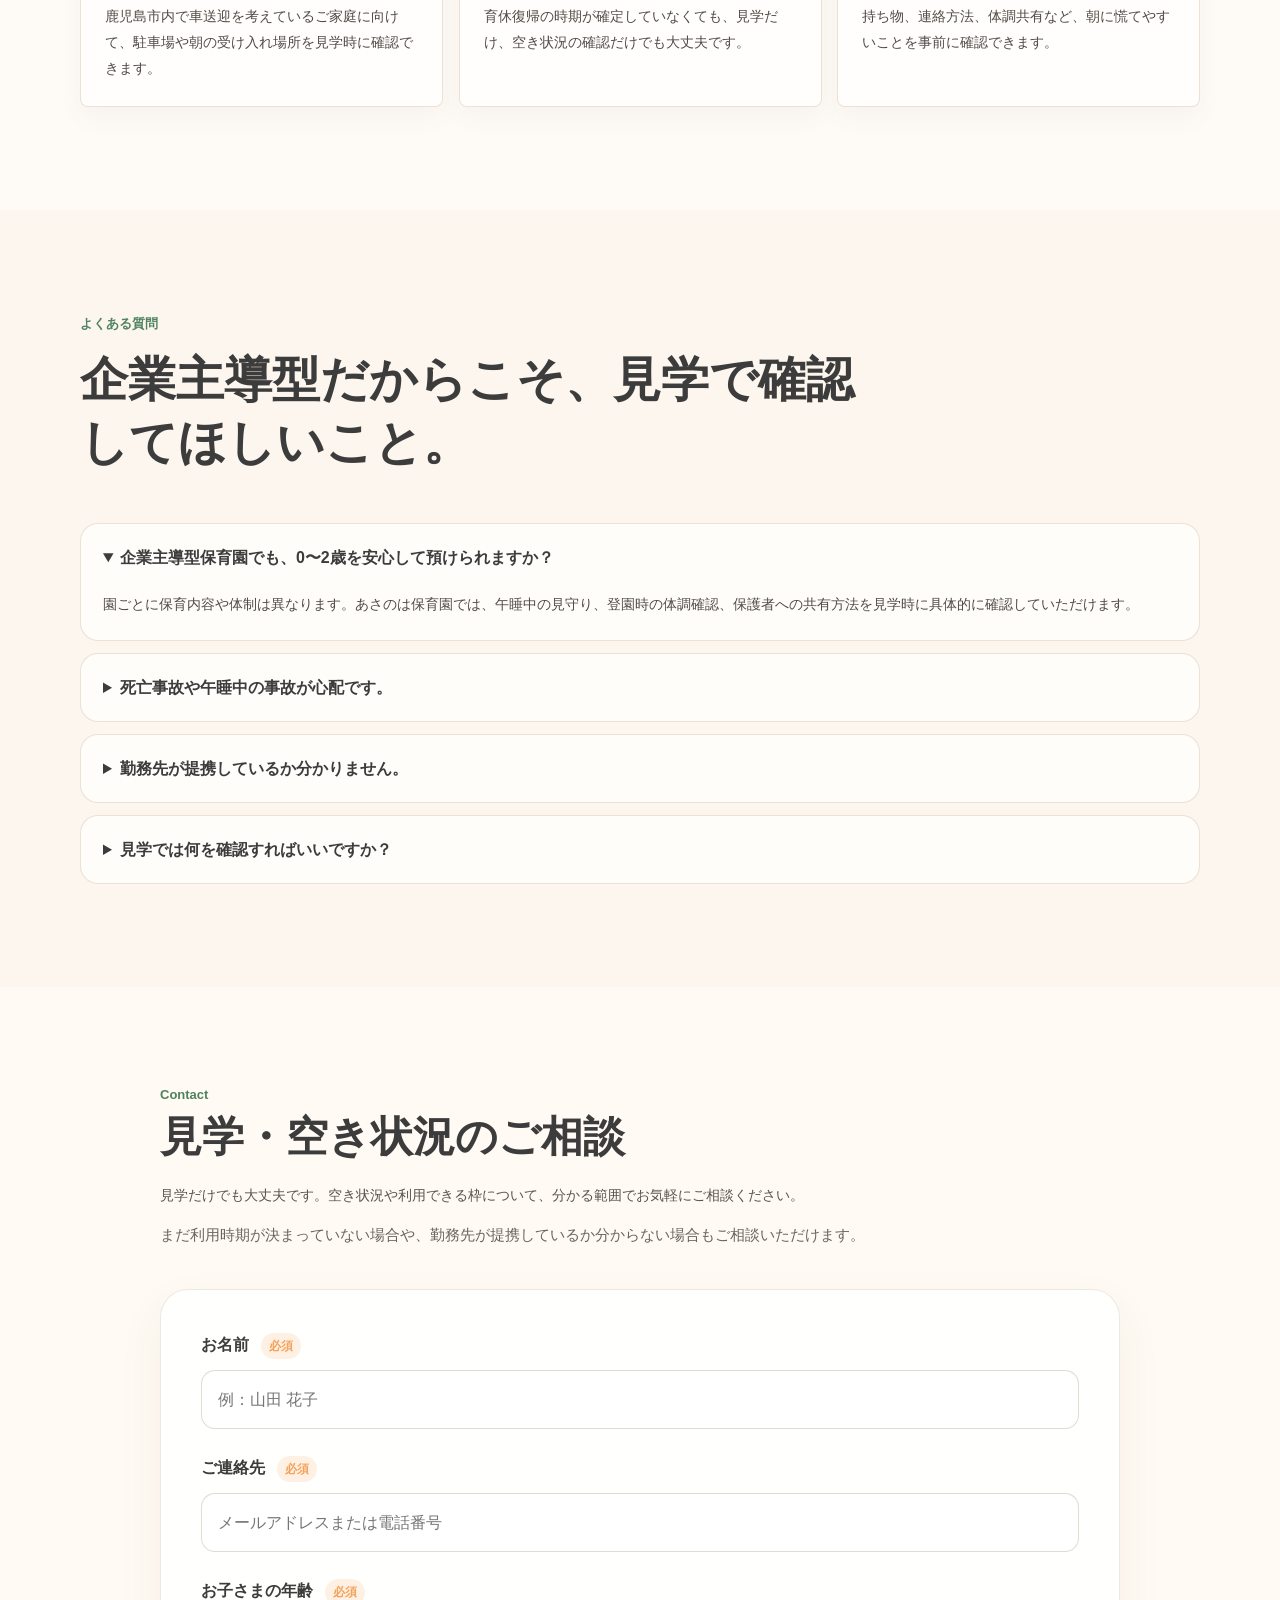
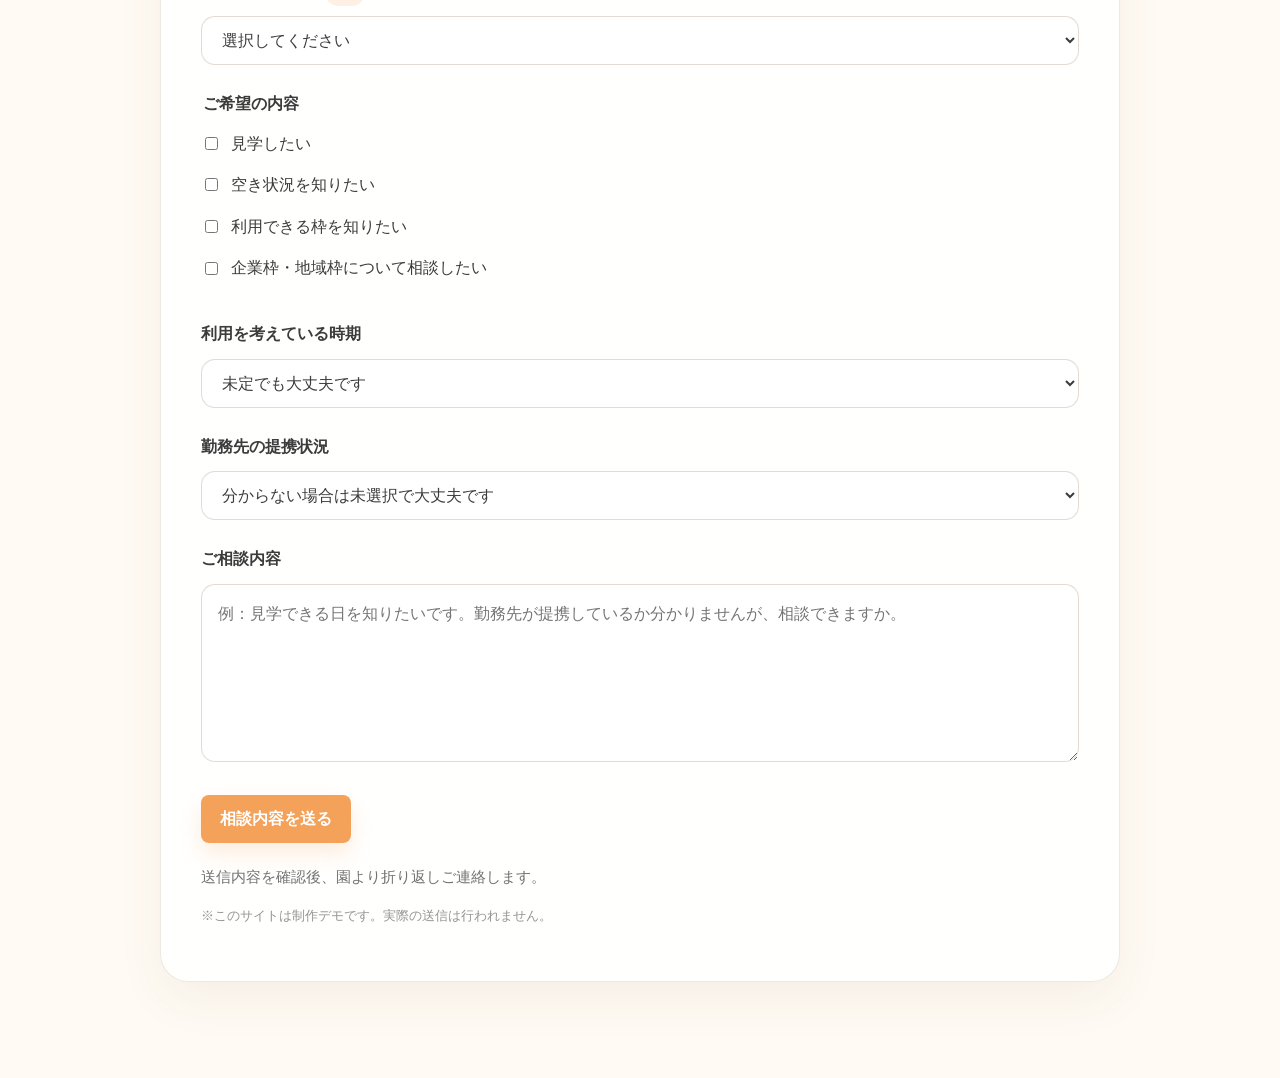
==== commit 25c1114a: "Optimize assets and anchor offsets" ====
--- a/outputs/nursery-hp/index.html
+++ b/outputs/nursery-hp/index.html
@@ -5,13 +5,13 @@
     <meta name="viewport" content="width=device-width, initial-scale=1">
     <title>あさのは保育園 | 鹿児島市の企業主導型保育園</title>
     <meta name="description" content="鹿児島市のあさのは保育園は、0〜2歳の大切な時期に、子どもの安心と働くご家庭の毎日を支える企業主導型保育園です。見学・空き状況・利用枠について相談できます。">
-    <link rel="icon" type="image/png" href="./assets/logo/logo-mark-transparent.png">
+    <link rel="icon" type="image/png" href="./assets/optimized/favicon.png">
     <link rel="stylesheet" href="./style.css?v=trust-complete">
   </head>
   <body>
     <header class="site-header" data-header>
       <a class="site-logo" href="#top" aria-label="あさのは保育園 トップへ">
-        <img class="header-logo-image" src="./assets/logo/logo-horizontal-transparent.png" alt="あさのは保育園">
+        <img class="header-logo-image" src="./assets/optimized/logo-horizontal.webp" alt="あさのは保育園">
       </a>
 
       <button class="nav-toggle" type="button" aria-expanded="false" aria-controls="global-nav" data-nav-toggle>
@@ -54,12 +54,12 @@
             <span class="hero-leaf-drift floating-leaf" aria-hidden="true"></span>
             <div class="hero-mark-inner">
               <div class="mark-photo-window">
-                <img class="is-active" src="./assets/images/hero-handwashing.png" alt="">
-                <img src="./assets/images/day-play.png" alt="">
-                <img src="./assets/images/visit-consultation.png" alt="">
-                <img src="./assets/images/day-play.png" alt="">
+                <img class="is-active" src="./assets/optimized/hero-handwashing.webp" alt="">
+                <img src="./assets/optimized/day-play.webp" alt="">
+                <img src="./assets/optimized/visit-consultation.webp" alt="">
+                <img src="./assets/optimized/day-play.webp" alt="">
               </div>
-              <img class="mark-frame" src="./assets/logo/logo-mark.png" alt="" aria-hidden="true">
+              <img class="mark-frame" src="./assets/optimized/logo-mark.webp" alt="" aria-hidden="true">
             </div>
           </div>
         </div>
@@ -78,15 +78,15 @@
         </div>
         <div class="instagram-panel reveal" aria-label="Instagram投稿の掲載イメージ">
           <div class="insta-card reveal">
-            <img src="./assets/images/hero-handwashing.png" alt="手洗いの様子">
+            <img src="./assets/optimized/hero-handwashing.webp" alt="手洗いの様子">
             <p>朝の身支度と手洗い</p>
           </div>
           <div class="insta-card reveal">
-            <img src="./assets/images/day-play.png" alt="保育室で遊ぶ子ども">
+            <img src="./assets/optimized/day-play.webp" alt="保育室で遊ぶ子ども">
             <p>0〜2歳のあそびと生活</p>
           </div>
           <div class="insta-card reveal">
-            <img src="./assets/images/daily-sharing.png" alt="保護者への共有の様子">
+            <img src="./assets/optimized/daily-sharing.webp" alt="保護者への共有の様子">
             <p>お迎え時の共有</p>
           </div>
         </div>
@@ -187,7 +187,7 @@
 
       <section class="staff-section" id="staff" aria-labelledby="staff-title">
         <div class="staff-visual reveal">
-          <img src="./assets/images/director-message.png" alt="あさのは保育園の保育者">
+          <img src="./assets/optimized/director-message.webp" alt="あさのは保育園の保育者">
         </div>
         <div class="staff-message reveal">
           <p class="eyebrow">保育者の顔が見えること</p>
@@ -250,22 +250,22 @@
         </div>
         <div class="photo-grid">
           <article class="photo-card reveal">
-            <img src="./assets/images/visit-consultation.png" alt="登園時に保育者と保護者が子どもの様子を話している場面">
+            <img src="./assets/optimized/visit-consultation.webp" alt="登園時に保育者と保護者が子どもの様子を話している場面">
             <h3>朝の様子を、短く確認</h3>
             <p>登園時の機嫌や睡眠、食事のことを、無理のない範囲で一緒に確認します。</p>
           </article>
           <article class="photo-card reveal" id="day">
-            <img src="./assets/images/hero-handwashing.png" alt="保育者に見守られながら手を洗う子ども">
+            <img src="./assets/optimized/hero-handwashing.webp" alt="保育者に見守られながら手を洗う子ども">
             <h3>体調や機嫌を見守る</h3>
             <p>手洗いや身支度など毎日の生活の中で、小さな変化にも気づけるように見守ります。</p>
           </article>
           <article class="photo-card reveal">
-            <img src="./assets/images/day-play.png" alt="保育室で集中して遊ぶ子ども">
+            <img src="./assets/optimized/day-play.webp" alt="保育室で集中して遊ぶ子ども">
             <h3>0〜2歳のリズムに合わせて</h3>
             <p>あそび、食事、午睡の流れを、その日の様子に合わせてゆっくり整えていきます。</p>
           </article>
           <article class="photo-card reveal">
-            <img src="./assets/images/daily-sharing.png" alt="保育者が保護者に子どもの一日の様子を共有している場面">
+            <img src="./assets/optimized/daily-sharing.webp" alt="保育者が保護者に子どもの一日の様子を共有している場面">
             <h3>その日の様子を共有</h3>
             <p>園での過ごし方や気になったことを、家庭につながる言葉でお伝えします。</p>
           </article>
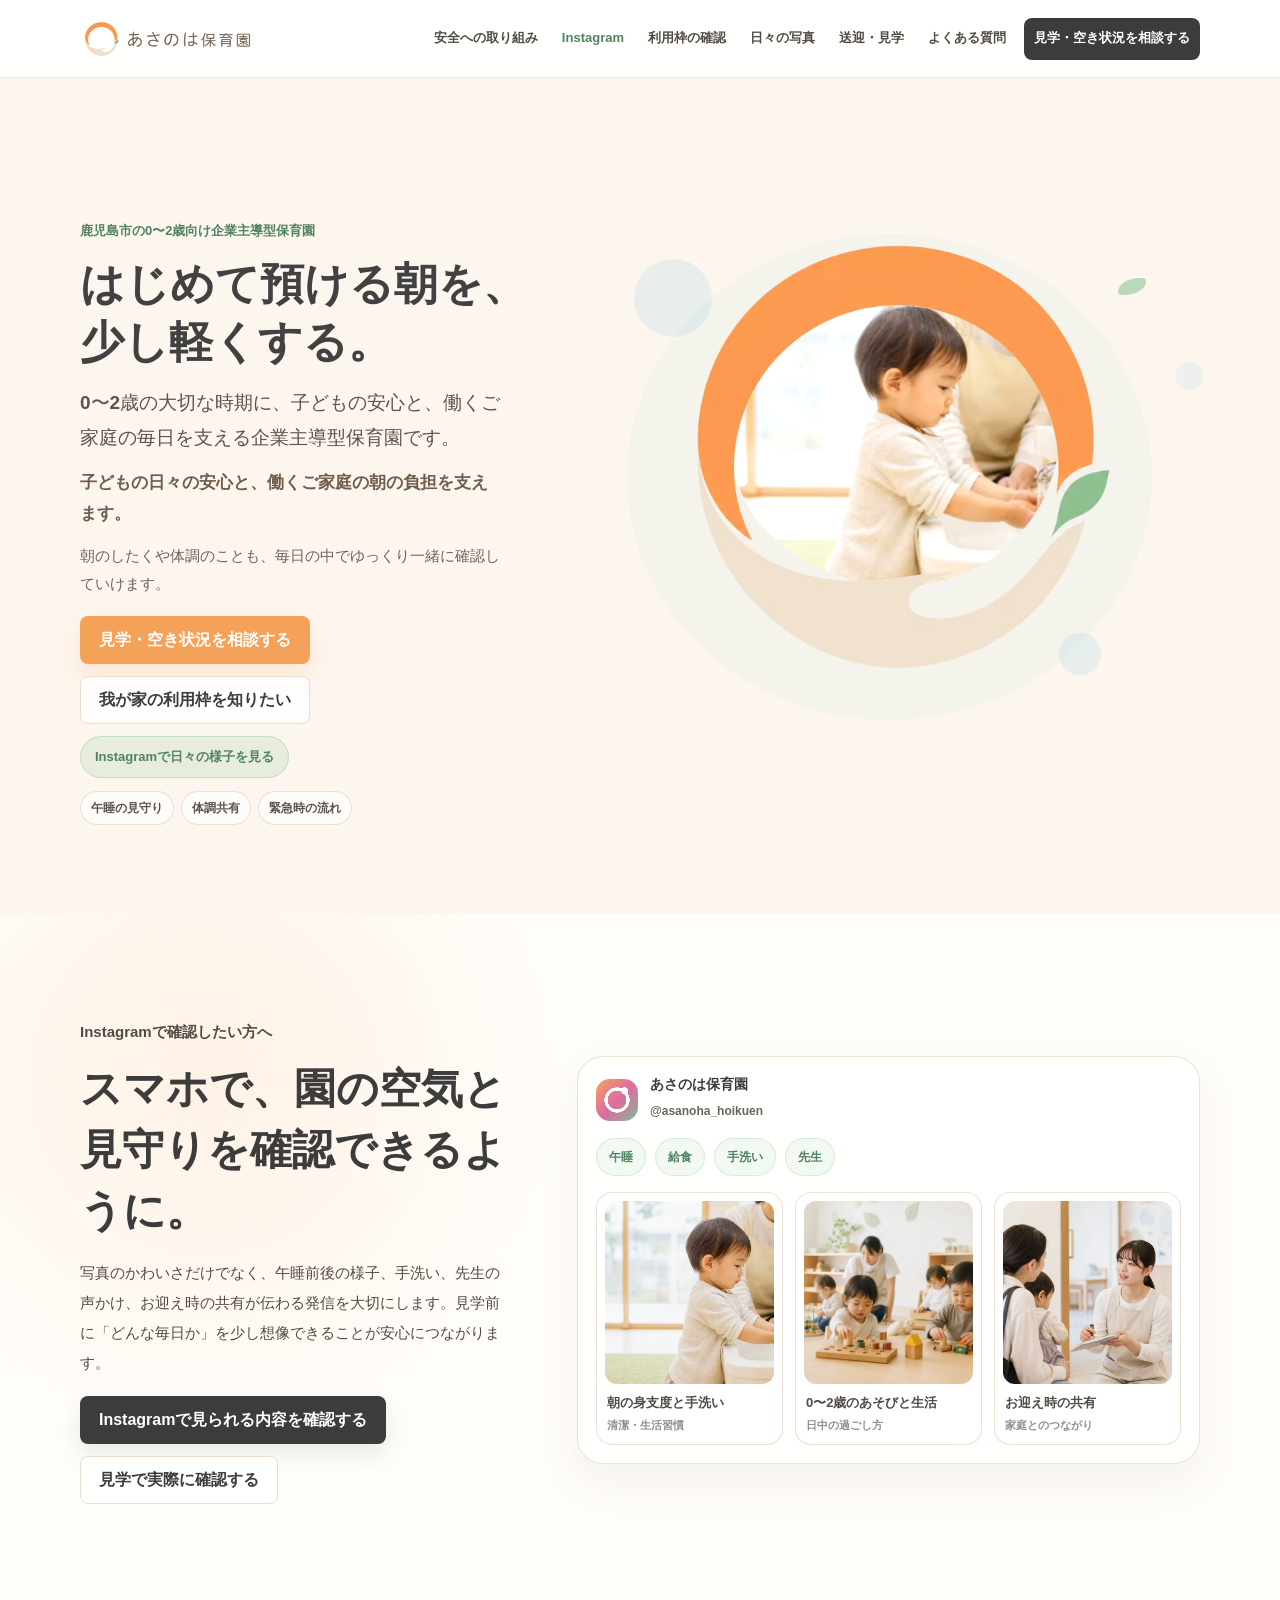
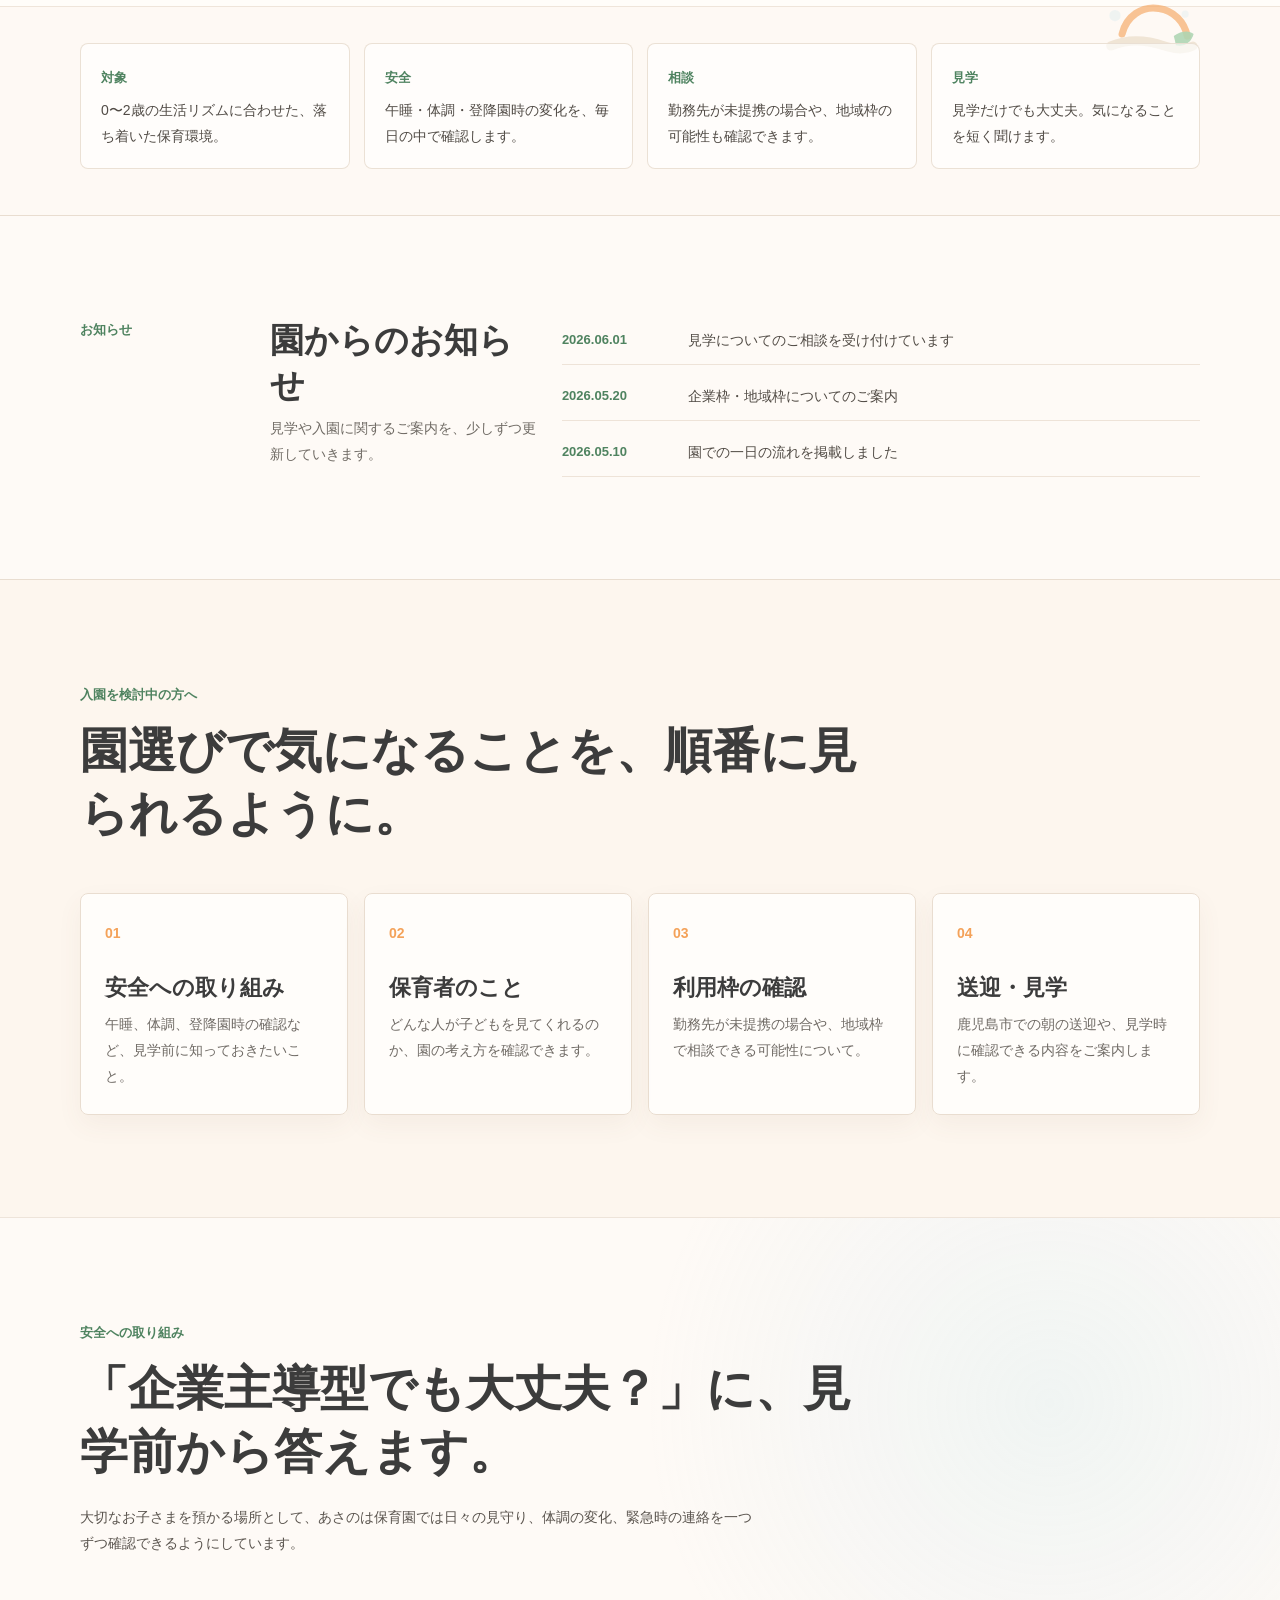
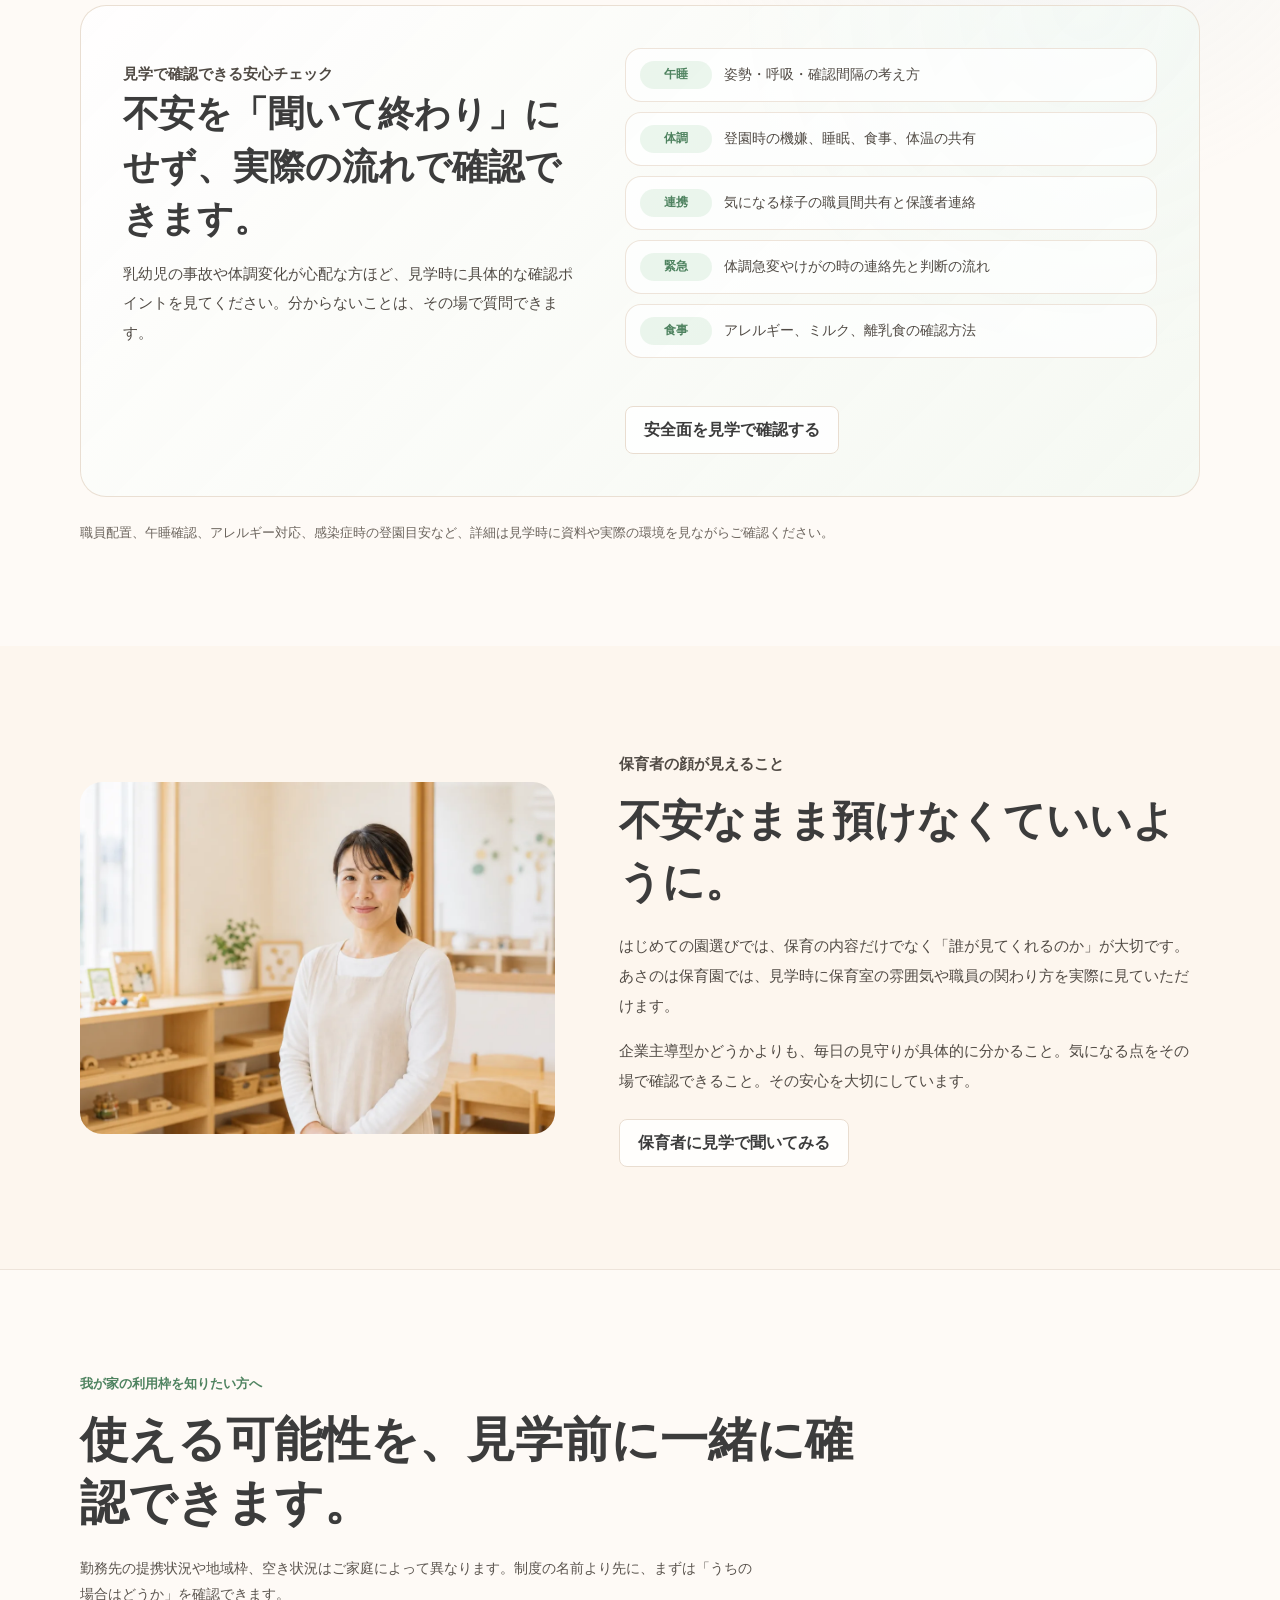
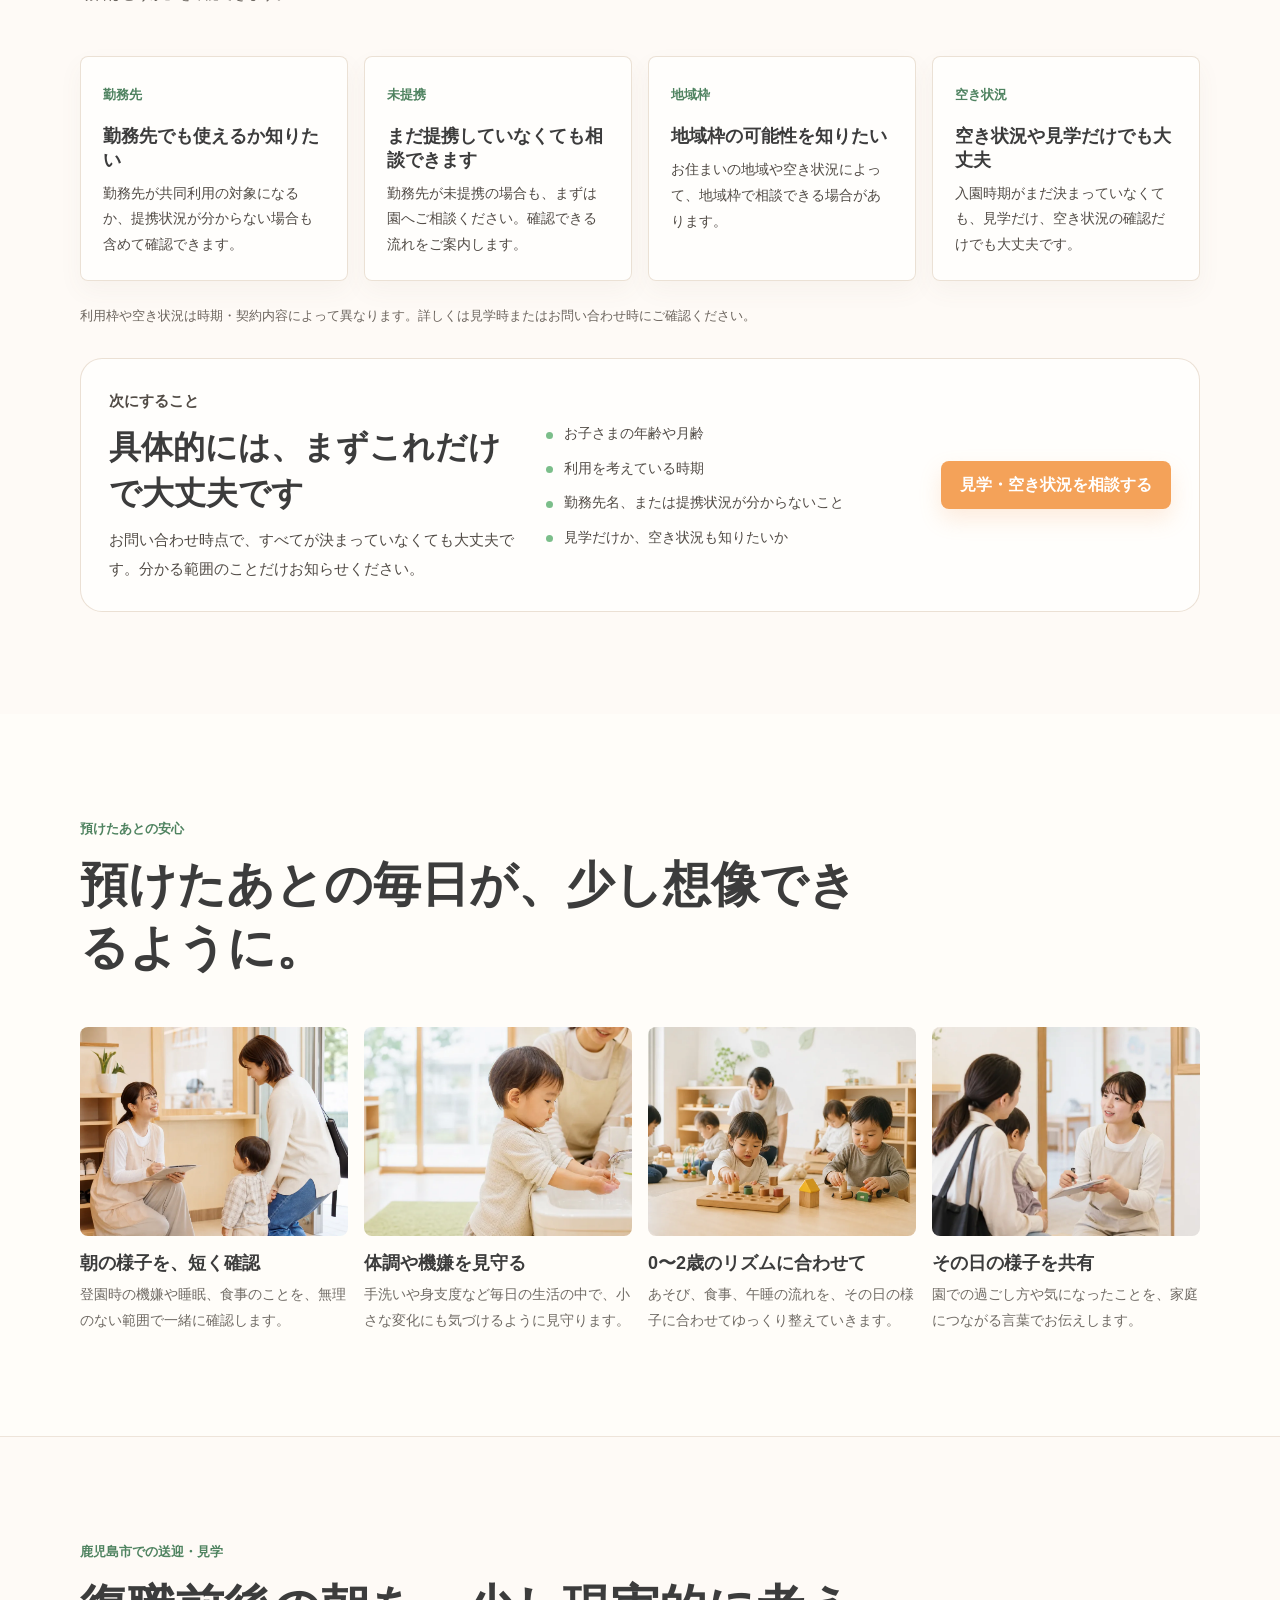
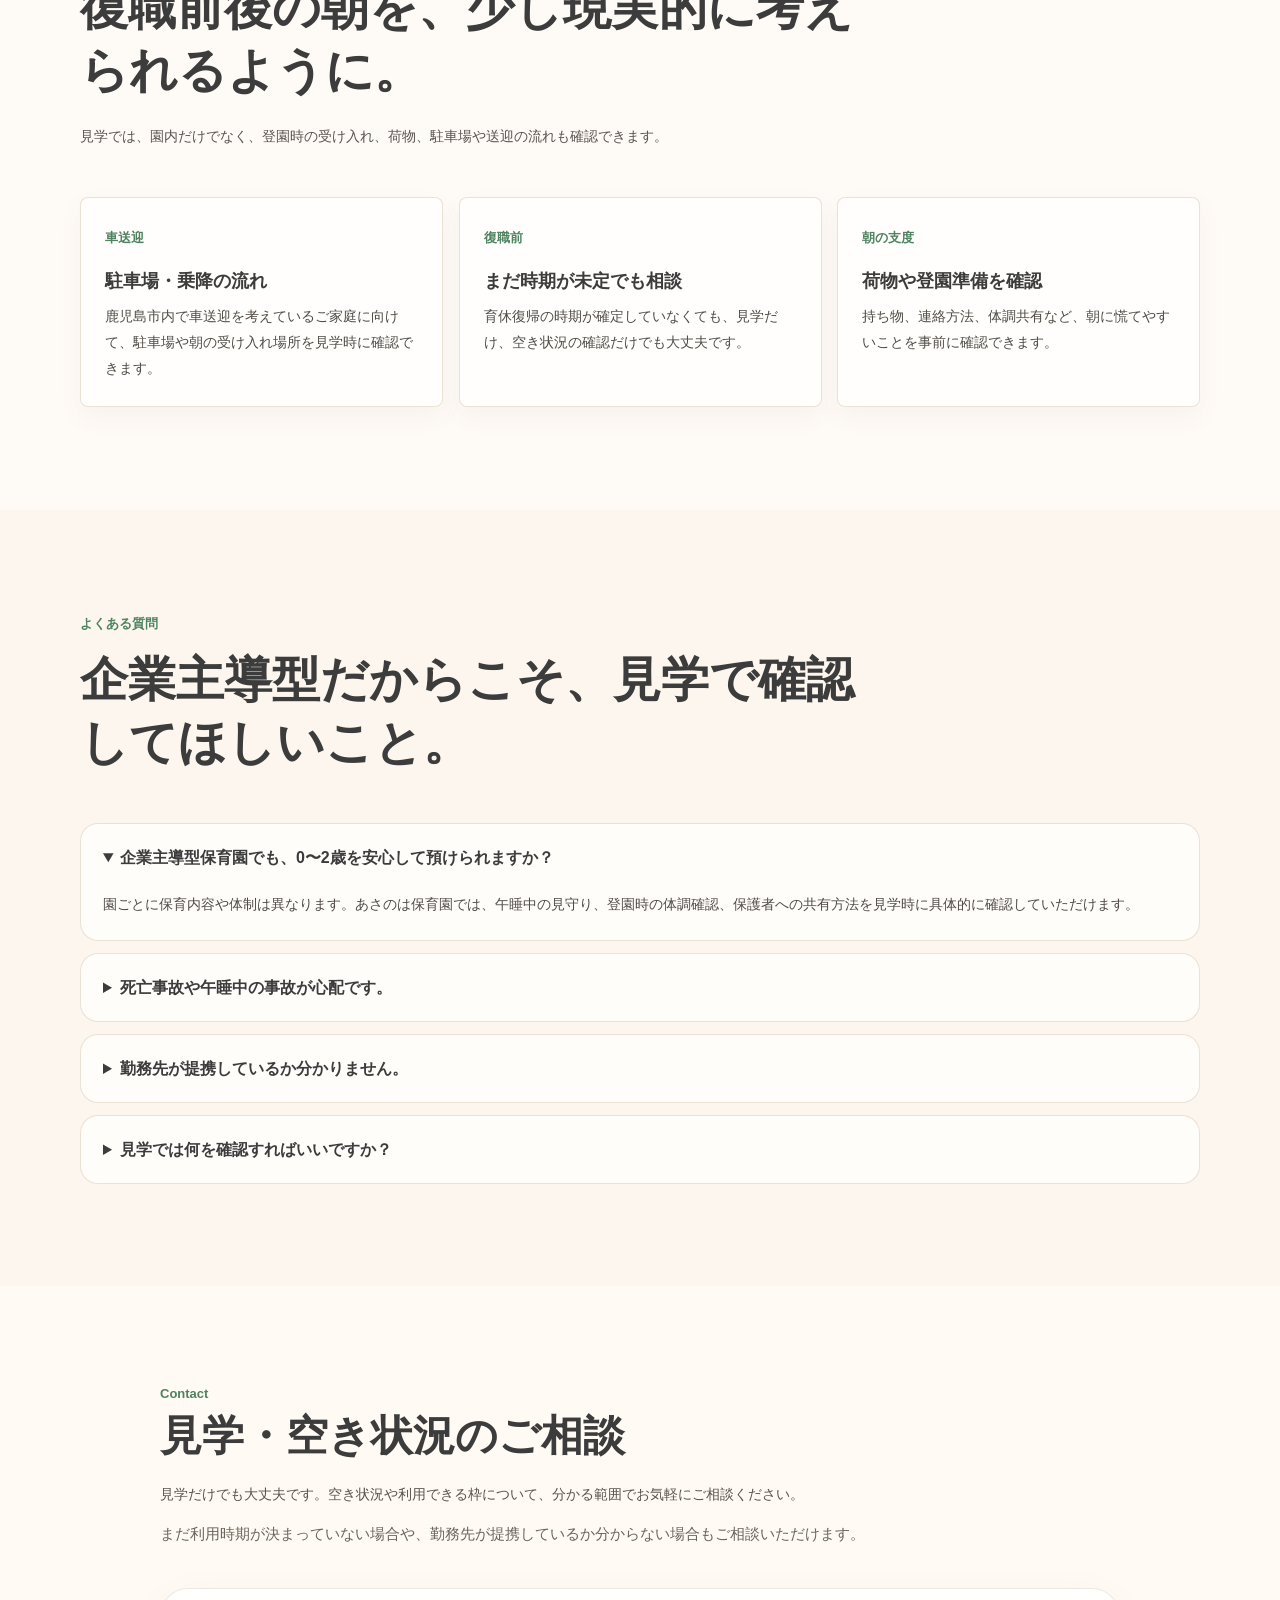
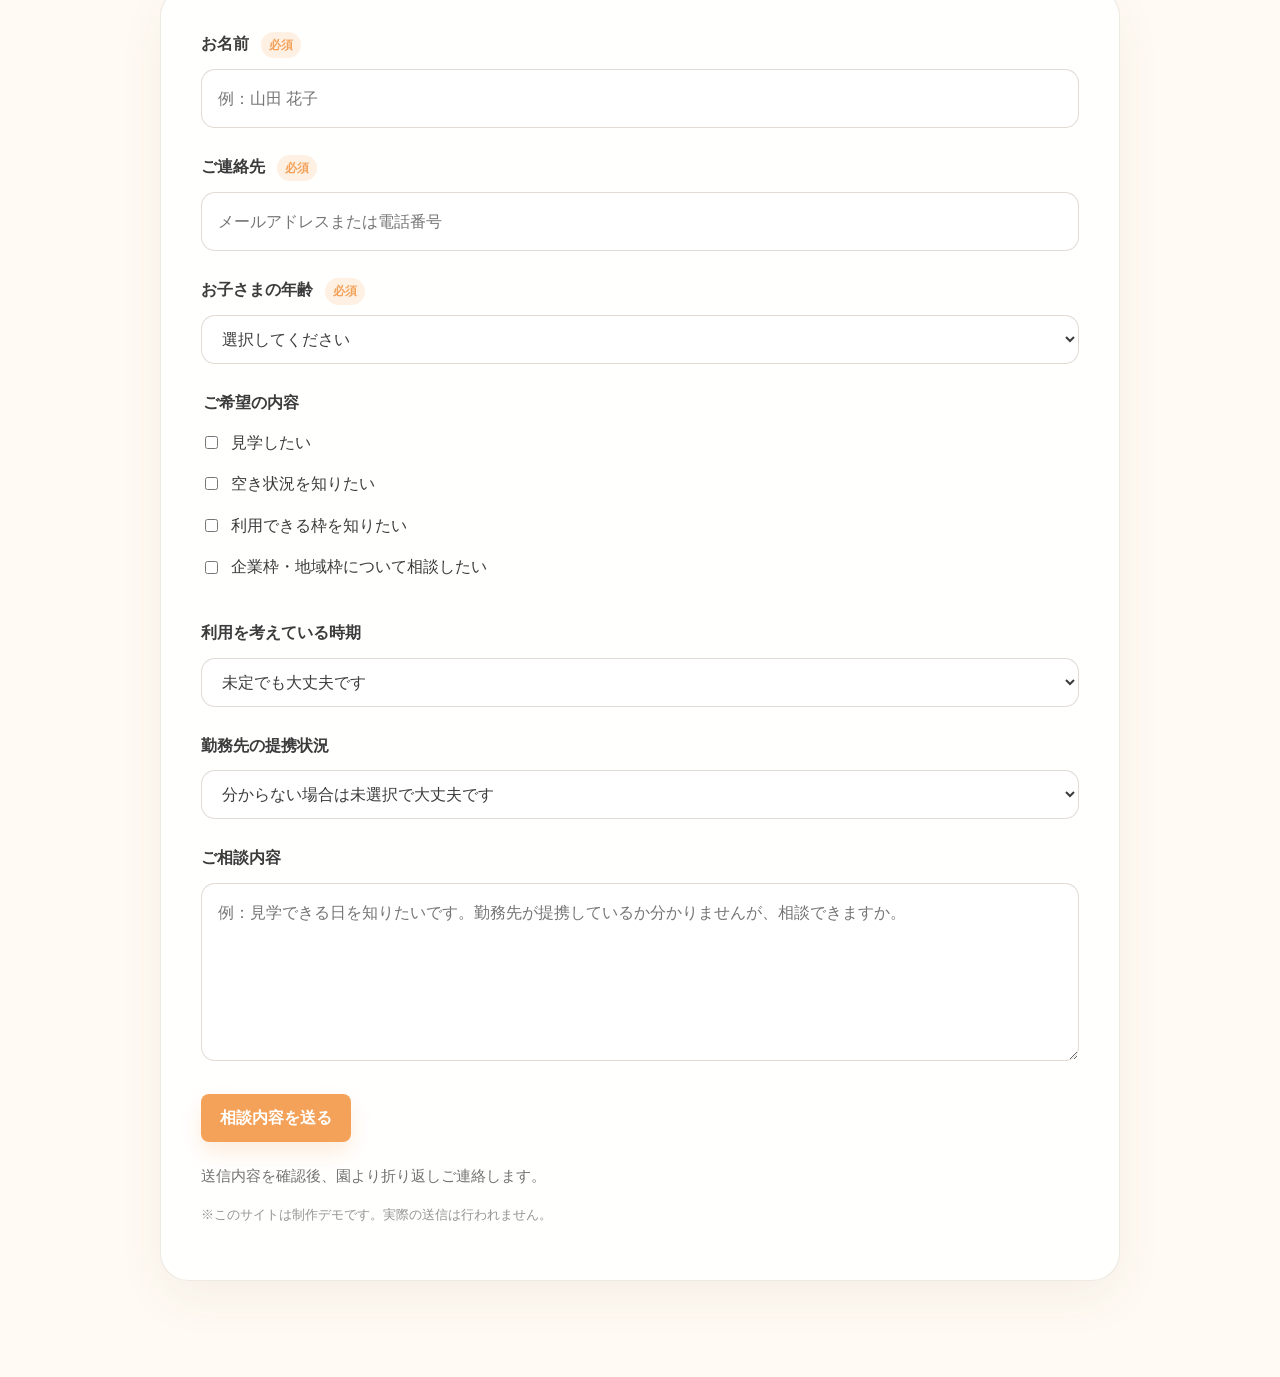
==== commit 46c9dc97: "Improve mobile persona flow" ====
--- a/outputs/nursery-hp/index.html
+++ b/outputs/nursery-hp/index.html
@@ -6,7 +6,7 @@
     <title>あさのは保育園 | 鹿児島市の企業主導型保育園</title>
     <meta name="description" content="鹿児島市のあさのは保育園は、0〜2歳の大切な時期に、子どもの安心と働くご家庭の毎日を支える企業主導型保育園です。見学・空き状況・利用枠について相談できます。">
     <link rel="icon" type="image/png" href="./assets/optimized/favicon.png">
-    <link rel="stylesheet" href="./style.css?v=trust-complete">
+    <link rel="stylesheet" href="./style.css?v=persona-flow">
   </head>
   <body>
     <header class="site-header" data-header>
@@ -43,7 +43,12 @@
             <a href="#contact" class="button button-primary">見学・空き状況を相談する</a>
             <a class="button quiet" href="#slots">我が家の利用枠を知りたい</a>
           </div>
-          <p class="hero-social text-run-in"><a href="#instagram">Instagramで園の様子を見る</a></p>
+          <p class="hero-social text-run-in"><a href="#instagram">Instagramで日々の様子を見る</a></p>
+          <div class="hero-proof-row text-run-in" aria-label="見学で確認できる安心材料">
+            <span>午睡の見守り</span>
+            <span>体調共有</span>
+            <span>緊急時の流れ</span>
+          </div>
         </div>
 
         <div class="hero-world hero-visual hero-mark-float" aria-label="正式マークの中で切り替わる園の日常写真">
@@ -69,25 +74,43 @@
       <section class="instagram-section reveal" id="instagram" aria-labelledby="instagram-title">
         <div class="instagram-copy reveal">
           <p class="eyebrow">Instagramで確認したい方へ</p>
-          <h2 id="instagram-title">写真だけでなく、「日々の見守り」が分かる発信へ。</h2>
-          <p>スマホで園を探す保護者にとって、日々の様子が見えることは大きな安心材料です。あさのは保育園では、保育室の空気、生活リズム、先生の関わり方が伝わる発信を大切にします。</p>
+          <h2 id="instagram-title">スマホで、園の空気と見守りを確認できるように。</h2>
+          <p>写真のかわいさだけでなく、午睡前後の様子、手洗い、先生の声かけ、お迎え時の共有が伝わる発信を大切にします。見学前に「どんな毎日か」を少し想像できることが安心につながります。</p>
           <div class="instagram-actions reveal" aria-label="Instagramと園生活の確認">
-            <a class="button instagram-button" href="#photos">Instagramで見る内容を確認する</a>
+            <a class="button instagram-button" href="#instagram-preview">Instagramで見られる内容を確認する</a>
             <a class="button quiet" href="#contact">見学で実際に確認する</a>
           </div>
         </div>
-        <div class="instagram-panel reveal" aria-label="Instagram投稿の掲載イメージ">
-          <div class="insta-card reveal">
-            <img src="./assets/optimized/hero-handwashing.webp" alt="手洗いの様子">
-            <p>朝の身支度と手洗い</p>
-          </div>
-          <div class="insta-card reveal">
-            <img src="./assets/optimized/day-play.webp" alt="保育室で遊ぶ子ども">
-            <p>0〜2歳のあそびと生活</p>
-          </div>
-          <div class="insta-card reveal">
-            <img src="./assets/optimized/daily-sharing.webp" alt="保護者への共有の様子">
-            <p>お迎え時の共有</p>
+        <div class="instagram-panel reveal" id="instagram-preview" aria-label="Instagram投稿の掲載イメージ">
+          <div class="instagram-account">
+            <span class="instagram-icon" aria-hidden="true"></span>
+            <div>
+              <p>あさのは保育園</p>
+              <small>@asanoha_hoikuen</small>
+            </div>
+          </div>
+          <div class="story-row" aria-label="ストーリーズで確認できる内容">
+            <span>午睡</span>
+            <span>給食</span>
+            <span>手洗い</span>
+            <span>先生</span>
+          </div>
+          <div class="insta-feed">
+            <article class="insta-card reveal">
+              <img src="./assets/optimized/hero-handwashing.webp" alt="手洗いの様子">
+              <p>朝の身支度と手洗い</p>
+              <small>清潔・生活習慣</small>
+            </article>
+            <article class="insta-card reveal">
+              <img src="./assets/optimized/day-play.webp" alt="保育室で遊ぶ子ども">
+              <p>0〜2歳のあそびと生活</p>
+              <small>日中の過ごし方</small>
+            </article>
+            <article class="insta-card reveal">
+              <img src="./assets/optimized/daily-sharing.webp" alt="保護者への共有の様子">
+              <p>お迎え時の共有</p>
+              <small>家庭とのつながり</small>
+            </article>
           </div>
         </div>
       </section>
@@ -160,27 +183,20 @@
           <h2 id="safety-title">「企業主導型でも大丈夫？」に、見学前から答えます。</h2>
           <p class="section-lead">大切なお子さまを預かる場所として、あさのは保育園では日々の見守り、体調の変化、緊急時の連絡を一つずつ確認できるようにしています。</p>
         </div>
-        <div class="trust-grid">
-          <article class="trust-card reveal">
-            <span>午睡</span>
-            <h3>眠っている時間も見守る</h3>
-            <p>午睡中の姿勢や呼吸の様子を、年齢や発達に合わせて確認します。具体的な確認方法は見学時にご説明します。</p>
-          </article>
-          <article class="trust-card reveal">
-            <span>体調</span>
-            <h3>朝の変化を受け止める</h3>
-            <p>登園時の機嫌、睡眠、食事、体温など、家庭での様子を短く共有してから一日を始めます。</p>
-          </article>
-          <article class="trust-card reveal">
-            <span>共有</span>
-            <h3>保育者同士で確認する</h3>
-            <p>気になる様子は職員間で共有し、必要に応じて保護者へ早めに連絡できる体制を整えます。</p>
-          </article>
-          <article class="trust-card reveal">
-            <span>緊急時</span>
-            <h3>もしもの時の流れを確認できる</h3>
-            <p>体調急変やけがの際の連絡先、受診判断、保護者への連絡方法は、入園前に確認できます。</p>
-          </article>
+        <div class="safety-check-panel reveal">
+          <div class="safety-check-copy">
+            <p class="eyebrow">見学で確認できる安心チェック</p>
+            <h3>不安を「聞いて終わり」にせず、実際の流れで確認できます。</h3>
+            <p>乳幼児の事故や体調変化が心配な方ほど、見学時に具体的な確認ポイントを見てください。分からないことは、その場で質問できます。</p>
+          </div>
+          <ul class="safety-check-list" aria-label="見学時に確認できる安全項目">
+            <li><span>午睡</span>姿勢・呼吸・確認間隔の考え方</li>
+            <li><span>体調</span>登園時の機嫌、睡眠、食事、体温の共有</li>
+            <li><span>連携</span>気になる様子の職員間共有と保護者連絡</li>
+            <li><span>緊急</span>体調急変やけがの時の連絡先と判断の流れ</li>
+            <li><span>食事</span>アレルギー、ミルク、離乳食の確認方法</li>
+          </ul>
+          <a class="button quiet" href="#contact">安全面を見学で確認する</a>
         </div>
         <p class="trust-note reveal">職員配置、午睡確認、アレルギー対応、感染症時の登園目安など、詳細は見学時に資料や実際の環境を見ながらご確認ください。</p>
       </section>
--- a/outputs/nursery-hp/style.css
+++ b/outputs/nursery-hp/style.css
@@ -1,5 +1,5 @@
-@import url("./assets/css/tokens.css?v=trust-complete");
-@import url("./assets/css/base.css?v=trust-complete");
-@import url("./assets/css/layout.css?v=trust-complete");
-@import url("./assets/css/components.css?v=trust-complete");
-@import url("./assets/css/animations.css?v=trust-complete");
+@import url("./assets/css/tokens.css?v=persona-flow");
+@import url("./assets/css/base.css?v=persona-flow");
+@import url("./assets/css/layout.css?v=persona-flow");
+@import url("./assets/css/components.css?v=persona-flow");
+@import url("./assets/css/animations.css?v=persona-flow");
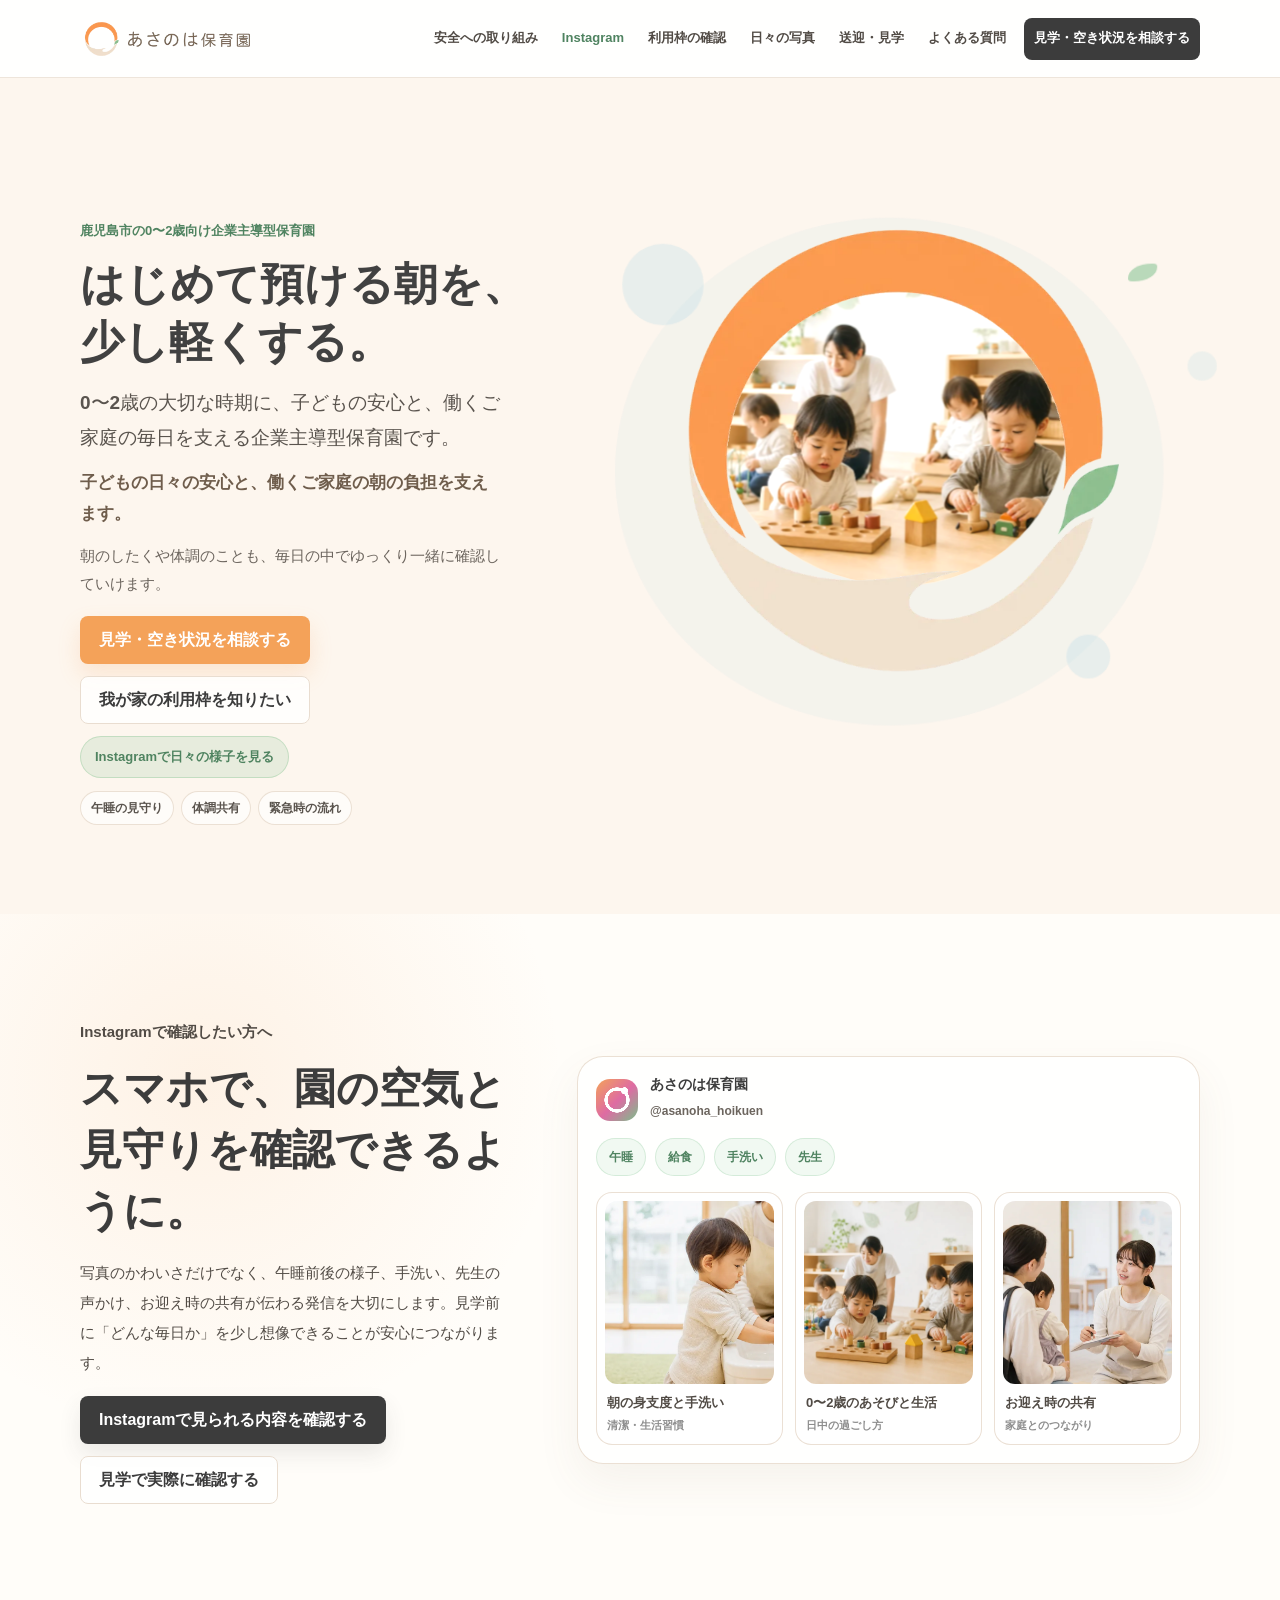
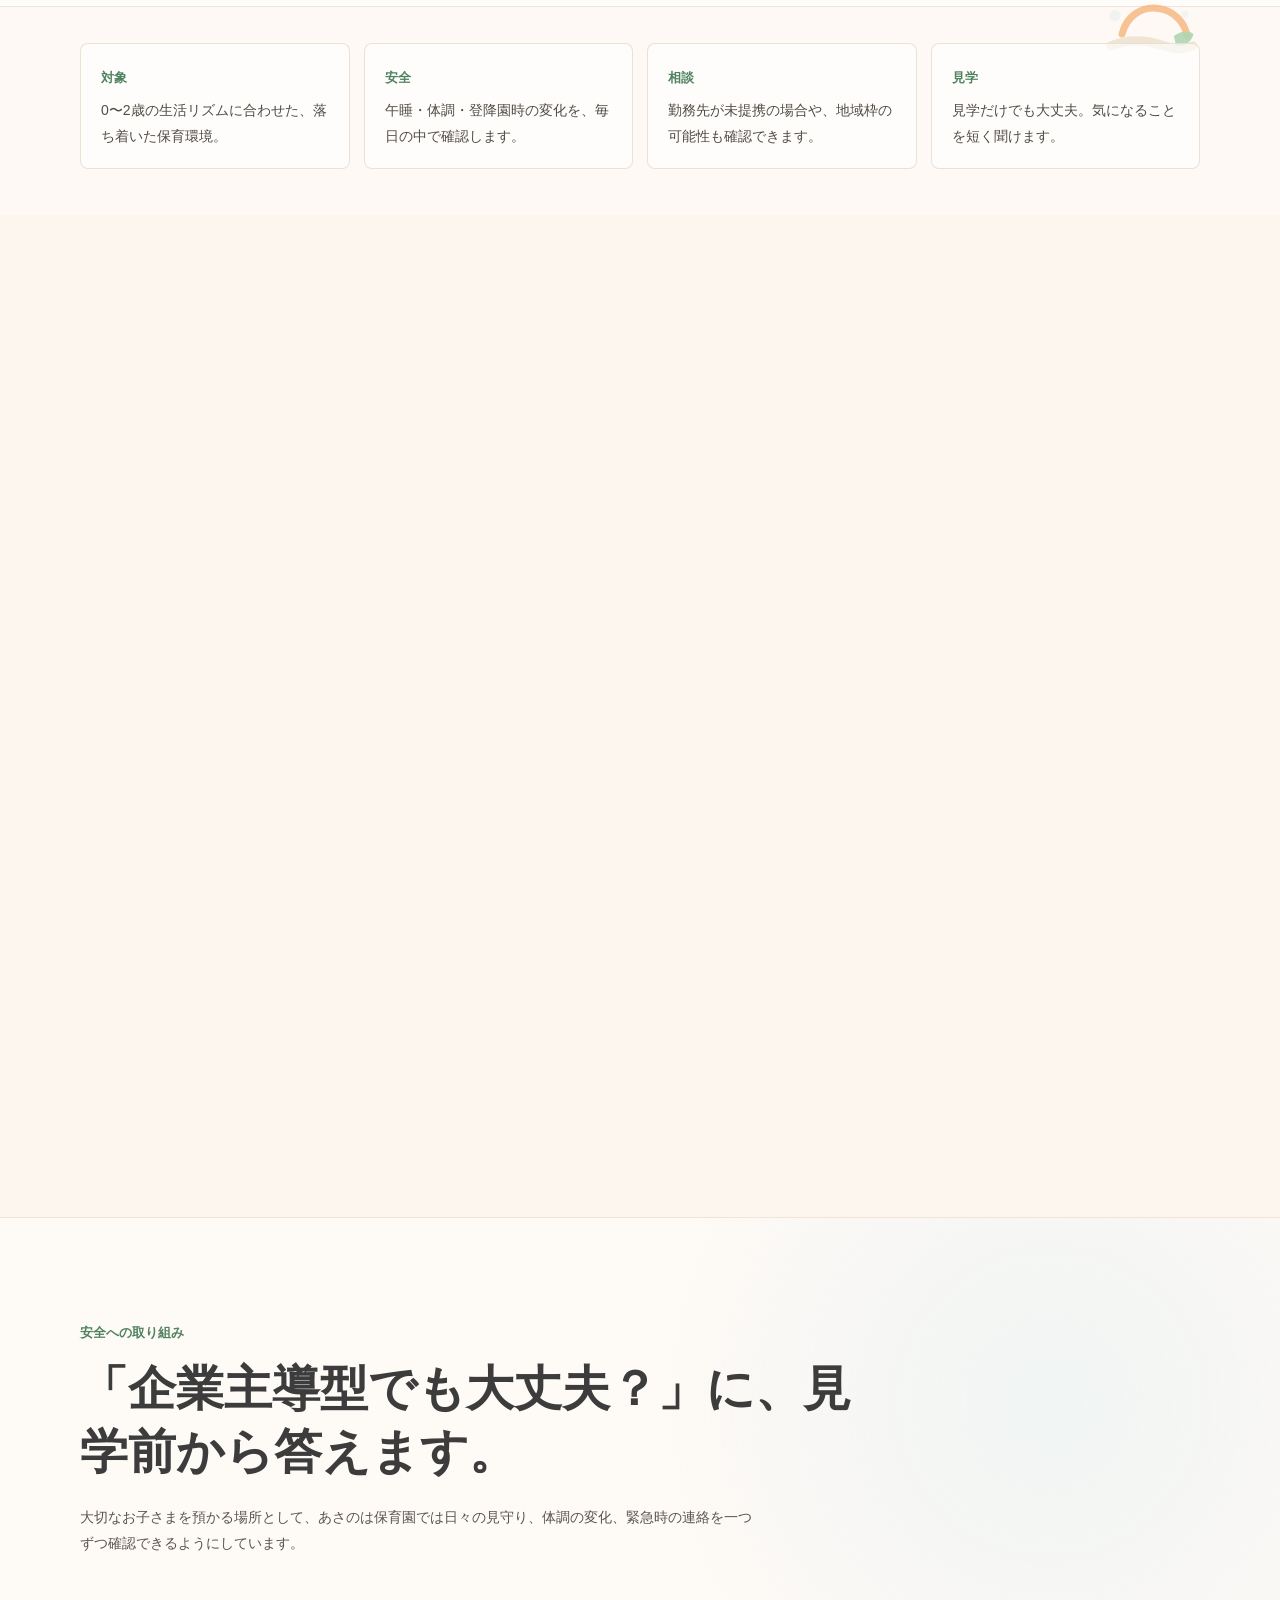
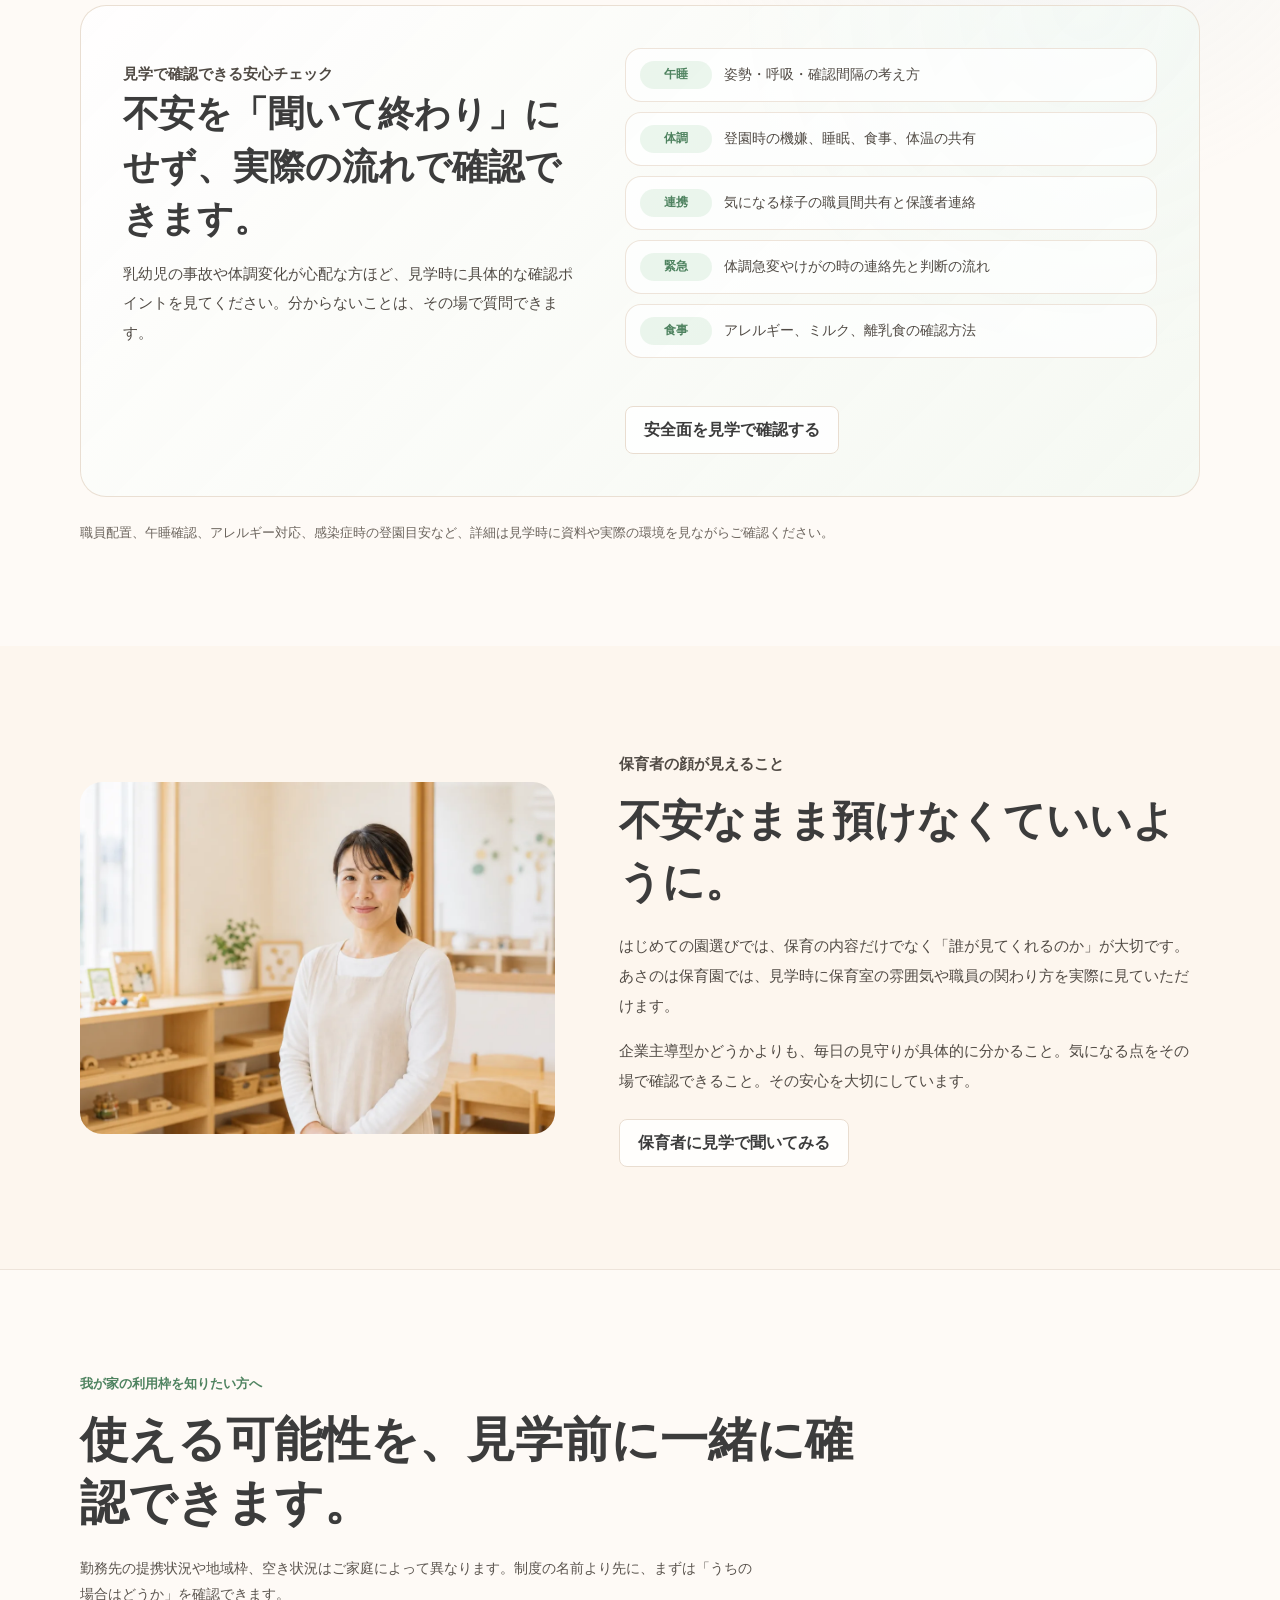
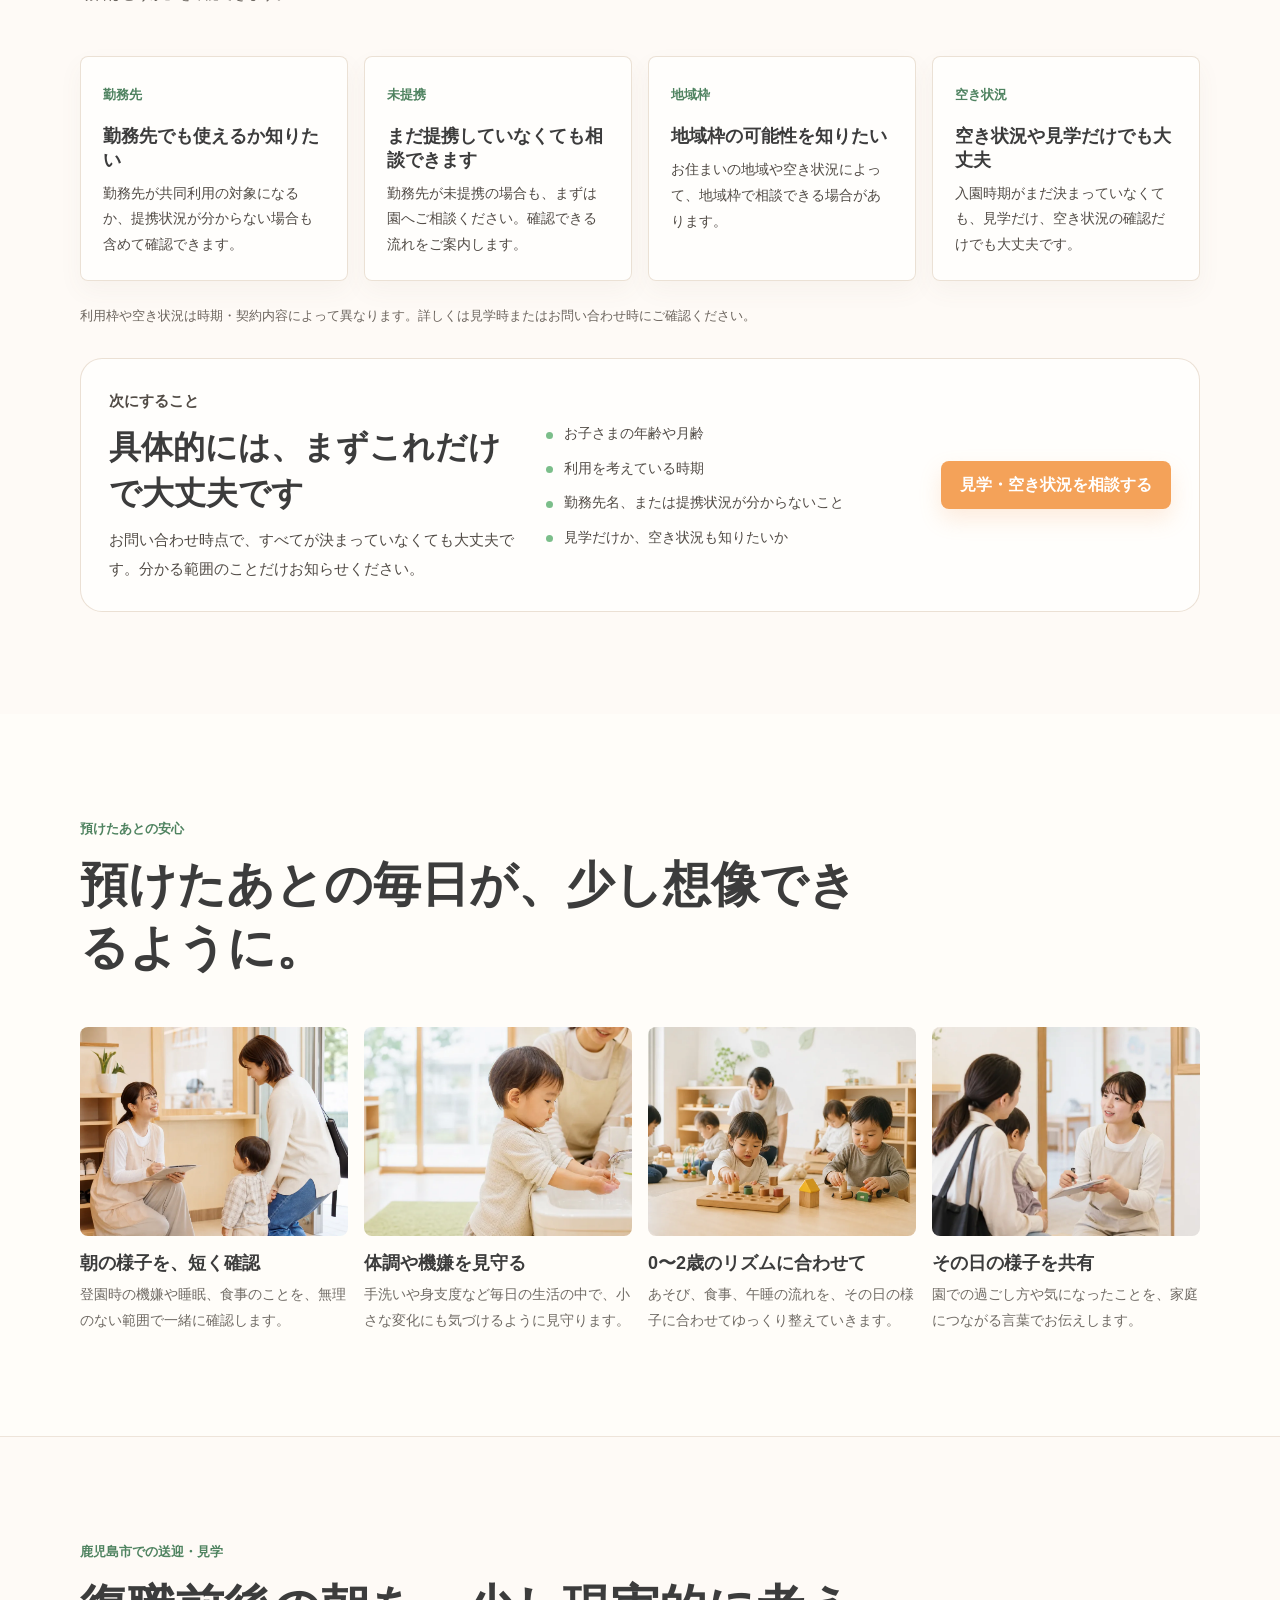
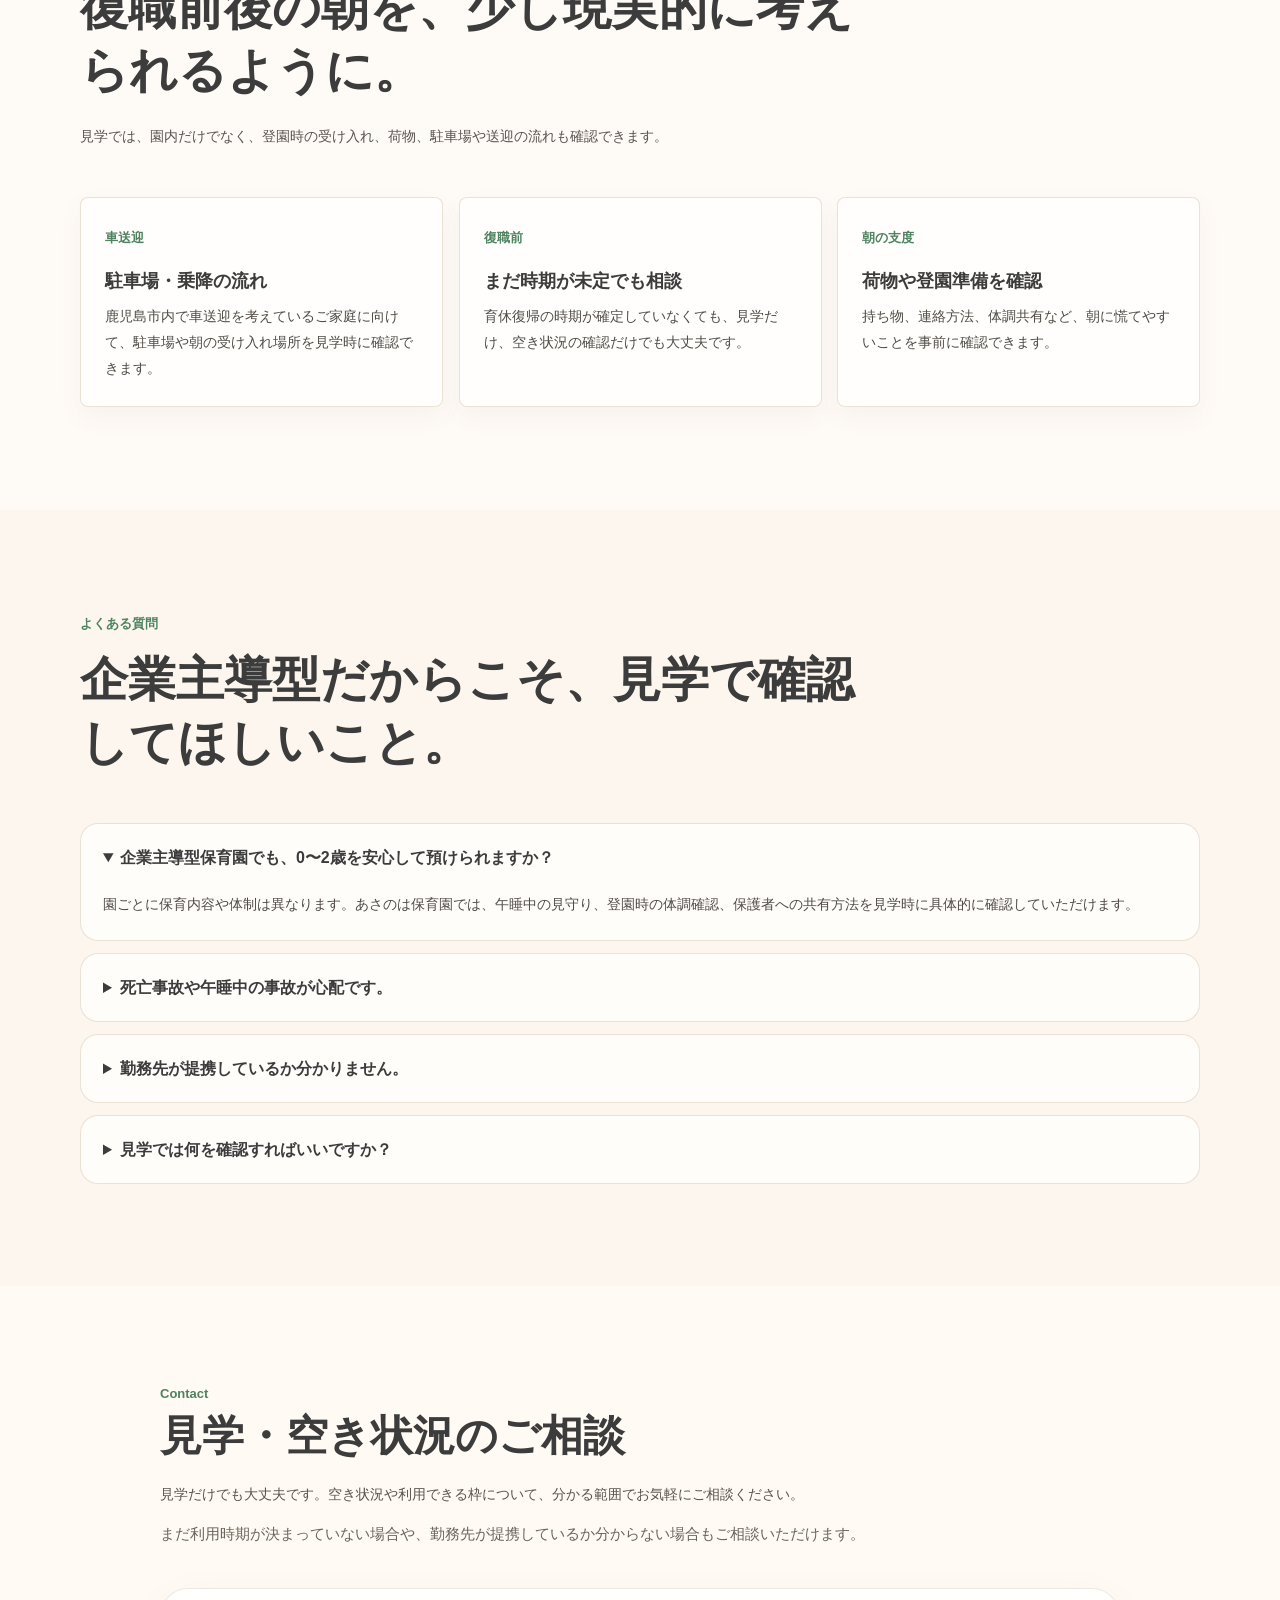
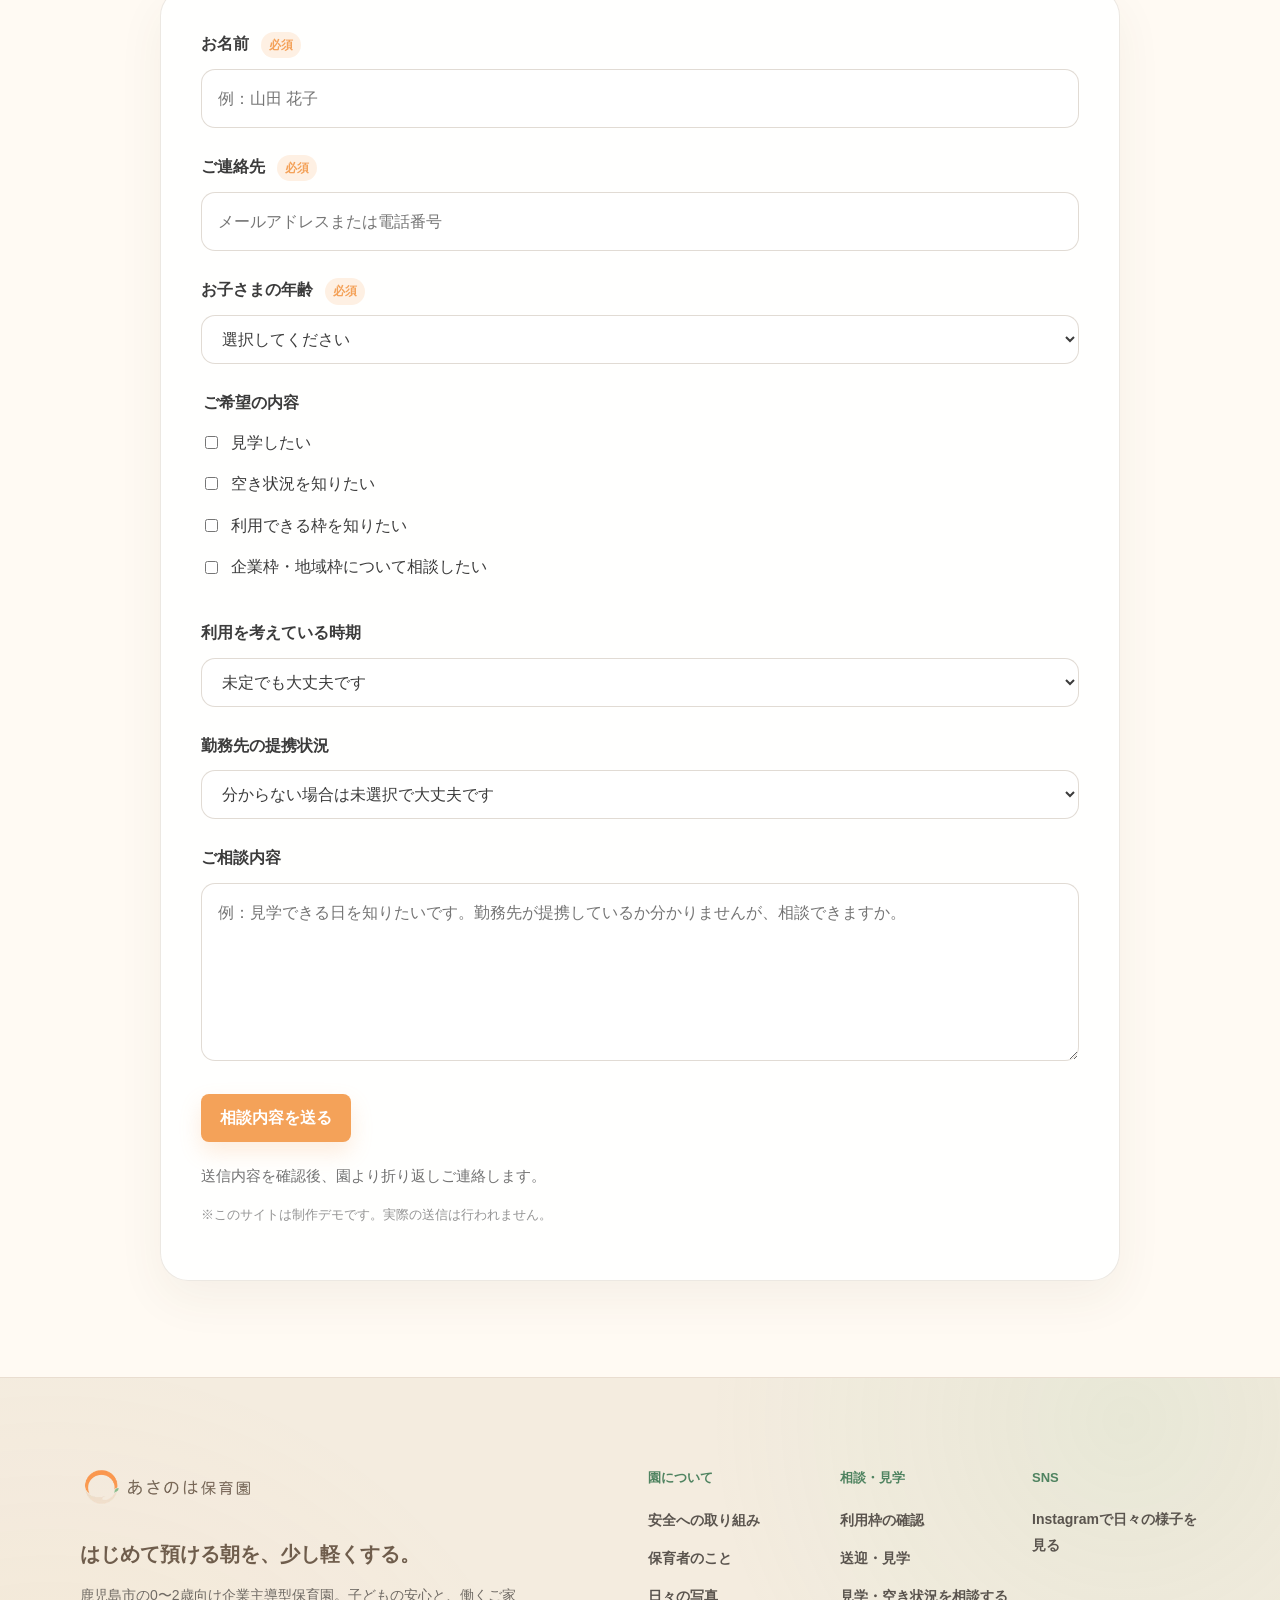
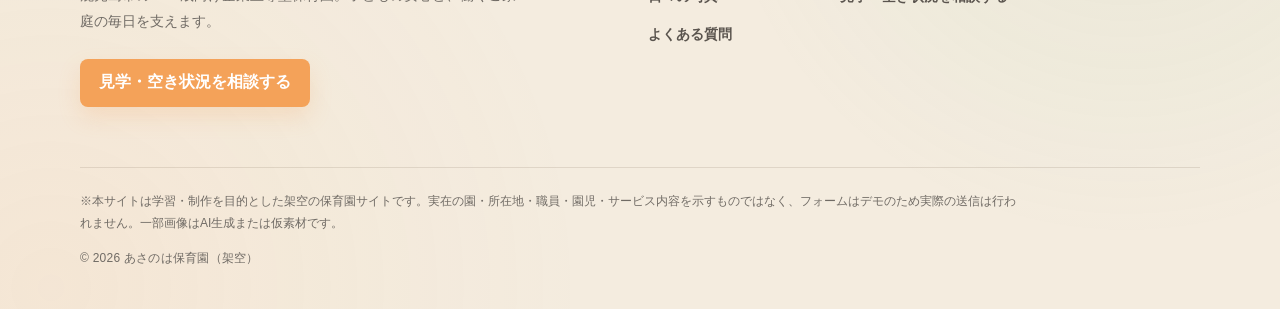
==== commit 899633f4: "Add footer and production SEO/OGP polish web-productionスキルの品質基準に沿って公開サイトの土台を強化：  - フッター新設（ロゴ・タグライン・ナ" ====
--- a/outputs/nursery-hp/index.html
+++ b/outputs/nursery-hp/index.html
@@ -5,8 +5,71 @@
     <meta name="viewport" content="width=device-width, initial-scale=1">
     <title>あさのは保育園 | 鹿児島市の企業主導型保育園</title>
     <meta name="description" content="鹿児島市のあさのは保育園は、0〜2歳の大切な時期に、子どもの安心と働くご家庭の毎日を支える企業主導型保育園です。見学・空き状況・利用枠について相談できます。">
+    <link rel="canonical" href="https://techuueda-bot.github.io/asanoha-nursery-hp/">
+    <meta name="theme-color" content="#fdf6ee">
+    <meta name="format-detection" content="telephone=no">
+
+    <meta property="og:type" content="website">
+    <meta property="og:site_name" content="あさのは保育園">
+    <meta property="og:locale" content="ja_JP">
+    <meta property="og:title" content="あさのは保育園 | 鹿児島市の企業主導型保育園">
+    <meta property="og:description" content="0〜2歳の大切な時期に、子どもの安心と働くご家庭の毎日を支える企業主導型保育園。見学・空き状況・利用枠について相談できます。">
+    <meta property="og:url" content="https://techuueda-bot.github.io/asanoha-nursery-hp/">
+    <meta property="og:image" content="https://techuueda-bot.github.io/asanoha-nursery-hp/assets/optimized/ogp.png">
+    <meta property="og:image:width" content="1200">
+    <meta property="og:image:height" content="630">
+    <meta property="og:image:alt" content="あさのは保育園 — はじめて預ける朝を、少し軽くする。">
+
+    <meta name="twitter:card" content="summary_large_image">
+    <meta name="twitter:title" content="あさのは保育園 | 鹿児島市の企業主導型保育園">
+    <meta name="twitter:description" content="0〜2歳の大切な時期に、子どもの安心と働くご家庭の毎日を支える企業主導型保育園。見学・空き状況・利用枠について相談できます。">
+    <meta name="twitter:image" content="https://techuueda-bot.github.io/asanoha-nursery-hp/assets/optimized/ogp.png">
+
     <link rel="icon" type="image/png" href="./assets/optimized/favicon.png">
-    <link rel="stylesheet" href="./style.css?v=persona-flow">
+    <link rel="apple-touch-icon" href="./assets/optimized/favicon.png">
+    <link rel="stylesheet" href="./style.css?v=production-polish">
+
+    <script type="application/ld+json">
+    {
+      "@context": "https://schema.org",
+      "@type": "ChildCare",
+      "name": "あさのは保育園",
+      "description": "0〜2歳を対象とした鹿児島市の企業主導型保育園。子どもの安心と働くご家庭の毎日を支え、見学・空き状況・利用枠の相談ができます。",
+      "url": "https://techuueda-bot.github.io/asanoha-nursery-hp/",
+      "image": "https://techuueda-bot.github.io/asanoha-nursery-hp/assets/optimized/ogp.png",
+      "areaServed": { "@type": "City", "name": "鹿児島市" },
+      "audience": { "@type": "PeopleAudience", "suggestedMinAge": 0, "suggestedMaxAge": 2 },
+      "knowsAbout": ["企業主導型保育", "0〜2歳児保育", "見学相談", "空き状況の確認", "地域枠"]
+    }
+    </script>
+    <script type="application/ld+json">
+    {
+      "@context": "https://schema.org",
+      "@type": "FAQPage",
+      "mainEntity": [
+        {
+          "@type": "Question",
+          "name": "企業主導型保育園でも、0〜2歳を安心して預けられますか？",
+          "acceptedAnswer": { "@type": "Answer", "text": "園ごとに保育内容や体制は異なります。あさのは保育園では、午睡中の見守り、登園時の体調確認、保護者への共有方法を見学時に具体的に確認していただけます。" }
+        },
+        {
+          "@type": "Question",
+          "name": "死亡事故や午睡中の事故が心配です。",
+          "acceptedAnswer": { "@type": "Answer", "text": "不安に思うのは自然なことです。午睡時の確認方法、職員間の共有、緊急時の連絡の流れは、入園前に必ず確認できるようにしています。" }
+        },
+        {
+          "@type": "Question",
+          "name": "勤務先が提携しているか分かりません。",
+          "acceptedAnswer": { "@type": "Answer", "text": "分からない場合もご相談ください。勤務先名や利用希望時期をもとに、確認できる流れをご案内します。" }
+        },
+        {
+          "@type": "Question",
+          "name": "見学では何を確認すればいいですか？",
+          "acceptedAnswer": { "@type": "Answer", "text": "保育室の雰囲気、先生の声かけ、午睡の見守り、体調不良時の連絡、駐車場や送迎の流れを確認するのがおすすめです。" }
+        }
+      ]
+    }
+    </script>
   </head>
   <body>
     <header class="site-header" data-header>
@@ -431,6 +494,51 @@
       </section>
     </main>
 
-    <script src="./script.js?v=trust-complete"></script>
+    <footer class="site-footer" aria-labelledby="footer-title">
+      <h2 id="footer-title" class="visually-hidden">サイトフッター</h2>
+      <div class="footer-main">
+        <div class="footer-brand">
+          <a class="footer-logo" href="#top" aria-label="あさのは保育園 トップへ">
+            <img src="./assets/optimized/logo-horizontal.webp" alt="あさのは保育園">
+          </a>
+          <p class="footer-tagline">はじめて預ける朝を、少し軽くする。</p>
+          <p class="footer-note">鹿児島市の0〜2歳向け企業主導型保育園。子どもの安心と、働くご家庭の毎日を支えます。</p>
+          <a class="button button-primary footer-cta" href="#contact">見学・空き状況を相談する</a>
+        </div>
+
+        <nav class="footer-nav" aria-label="フッターナビゲーション">
+          <div class="footer-nav-group">
+            <p class="footer-nav-title">園について</p>
+            <ul>
+              <li><a href="#safety">安全への取り組み</a></li>
+              <li><a href="#staff">保育者のこと</a></li>
+              <li><a href="#photos">日々の写真</a></li>
+              <li><a href="#faq">よくある質問</a></li>
+            </ul>
+          </div>
+          <div class="footer-nav-group">
+            <p class="footer-nav-title">相談・見学</p>
+            <ul>
+              <li><a href="#slots">利用枠の確認</a></li>
+              <li><a href="#access">送迎・見学</a></li>
+              <li><a href="#contact">見学・空き状況を相談する</a></li>
+            </ul>
+          </div>
+          <div class="footer-nav-group">
+            <p class="footer-nav-title">SNS</p>
+            <ul>
+              <li><a href="#instagram">Instagramで日々の様子を見る</a></li>
+            </ul>
+          </div>
+        </nav>
+      </div>
+
+      <div class="footer-bottom">
+        <p class="footer-disclaimer">※本サイトは学習・制作を目的とした架空の保育園サイトです。実在の園・所在地・職員・園児・サービス内容を示すものではなく、フォームはデモのため実際の送信は行われません。一部画像はAI生成または仮素材です。</p>
+        <p class="footer-copyright">© 2026 あさのは保育園（架空）</p>
+      </div>
+    </footer>
+
+    <script src="./script.js?v=production-polish"></script>
   </body>
 </html>
--- a/outputs/nursery-hp/style.css
+++ b/outputs/nursery-hp/style.css
@@ -1,5 +1,5 @@
-@import url("./assets/css/tokens.css?v=persona-flow");
-@import url("./assets/css/base.css?v=persona-flow");
-@import url("./assets/css/layout.css?v=persona-flow");
-@import url("./assets/css/components.css?v=persona-flow");
-@import url("./assets/css/animations.css?v=persona-flow");
+@import url("./assets/css/tokens.css?v=production-polish");
+@import url("./assets/css/base.css?v=production-polish");
+@import url("./assets/css/layout.css?v=production-polish");
+@import url("./assets/css/components.css?v=production-polish");
+@import url("./assets/css/animations.css?v=production-polish");
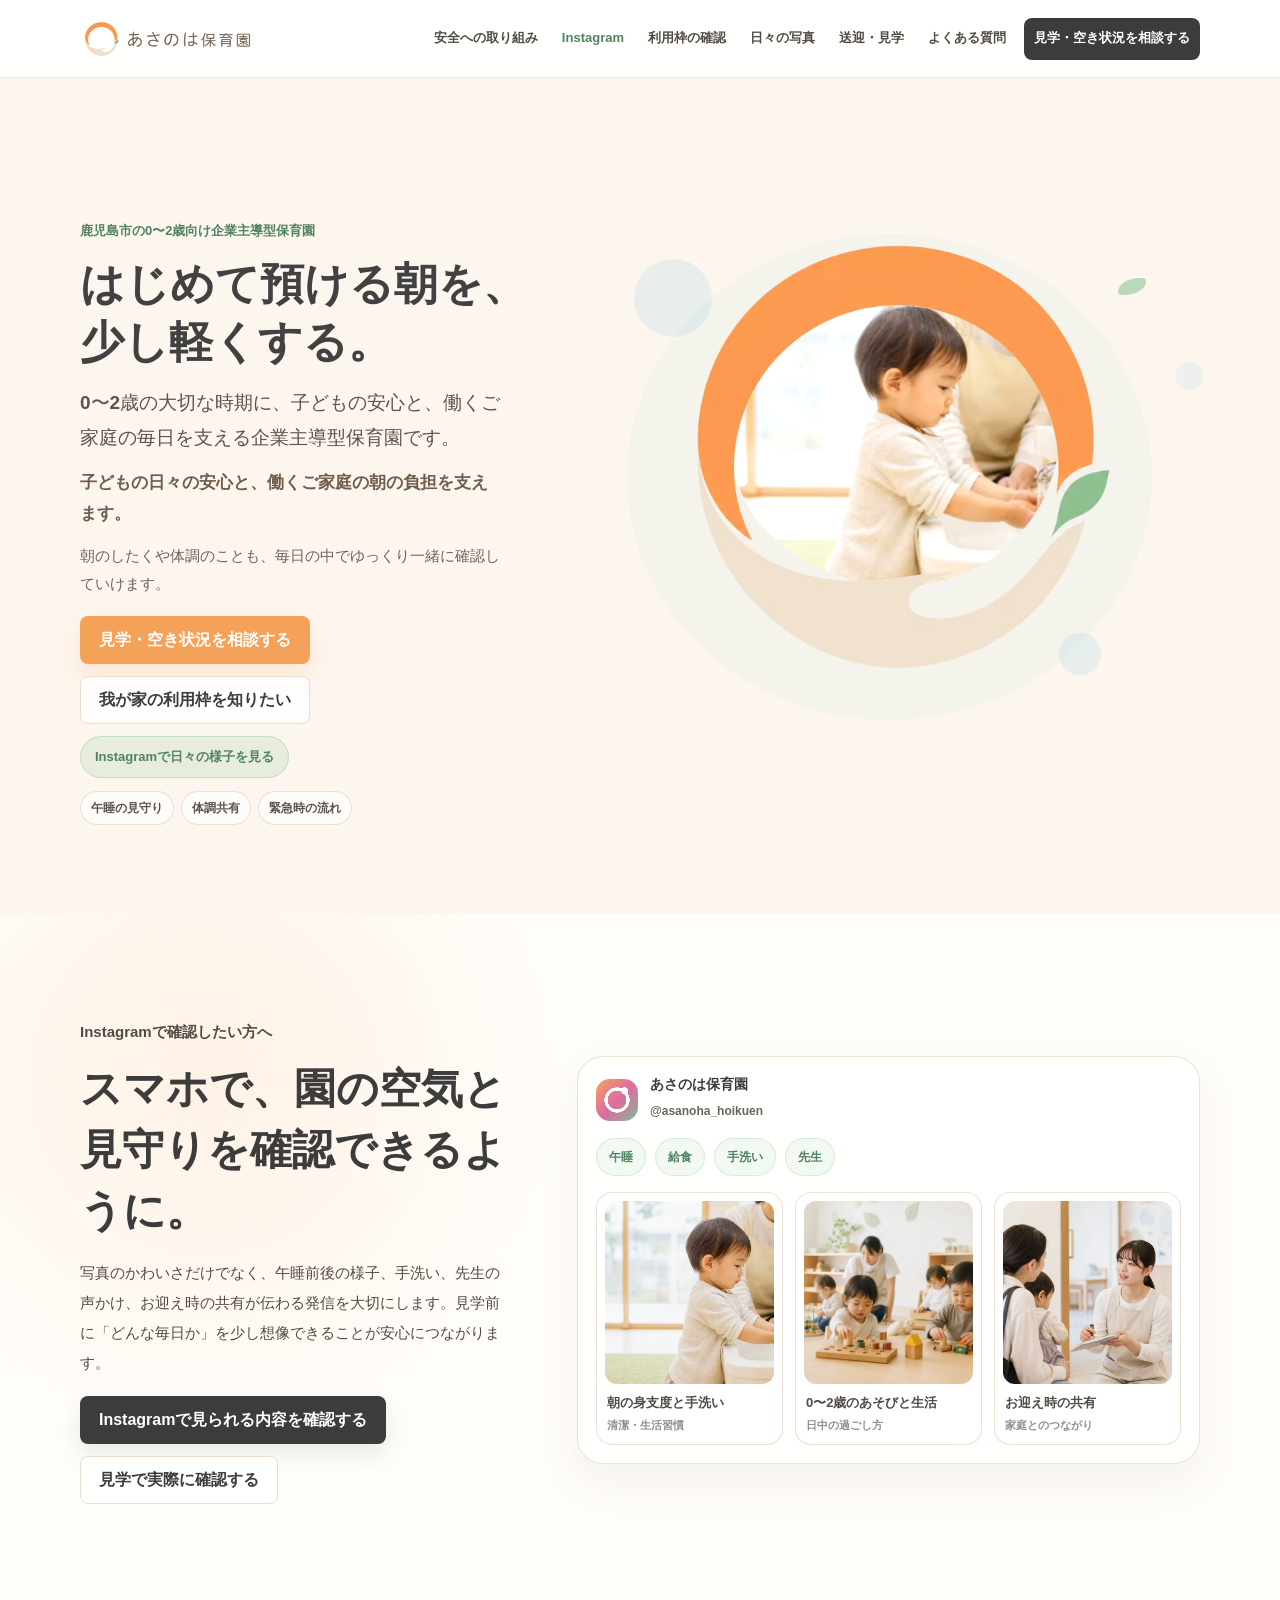
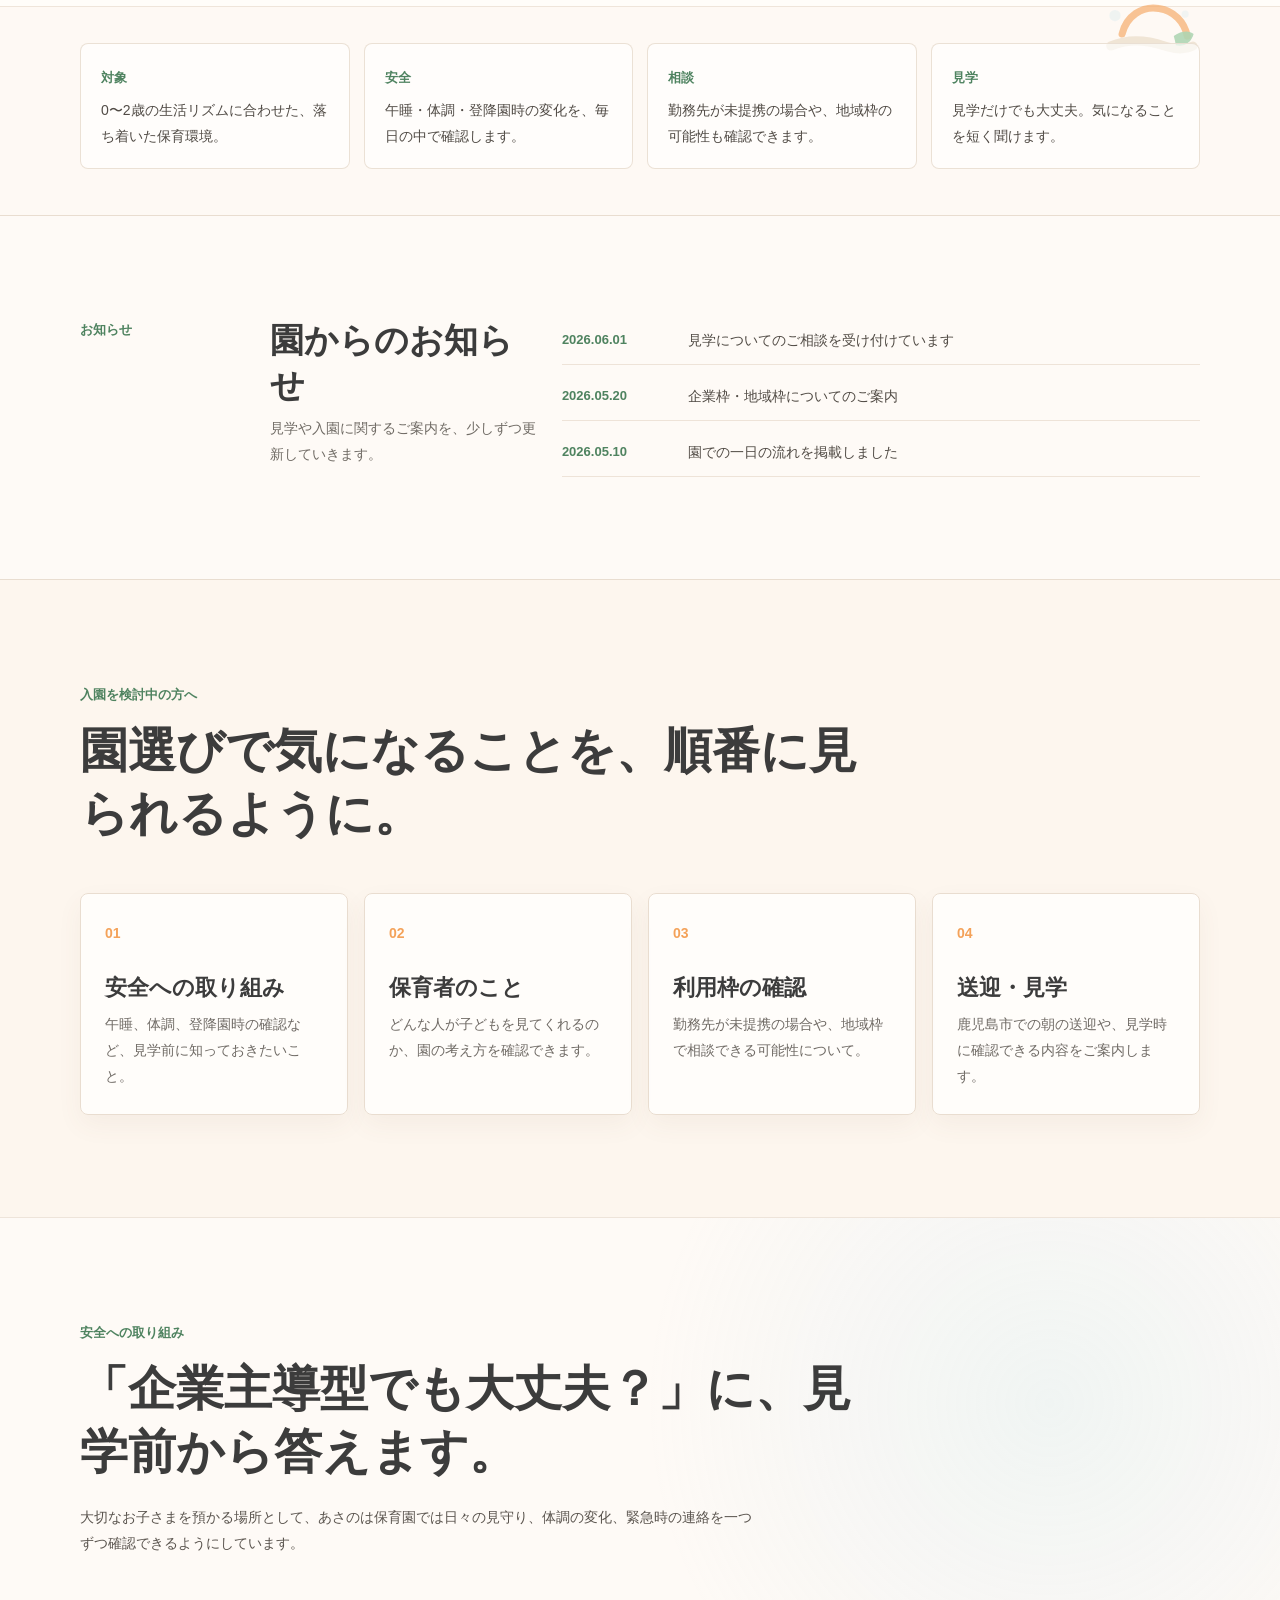
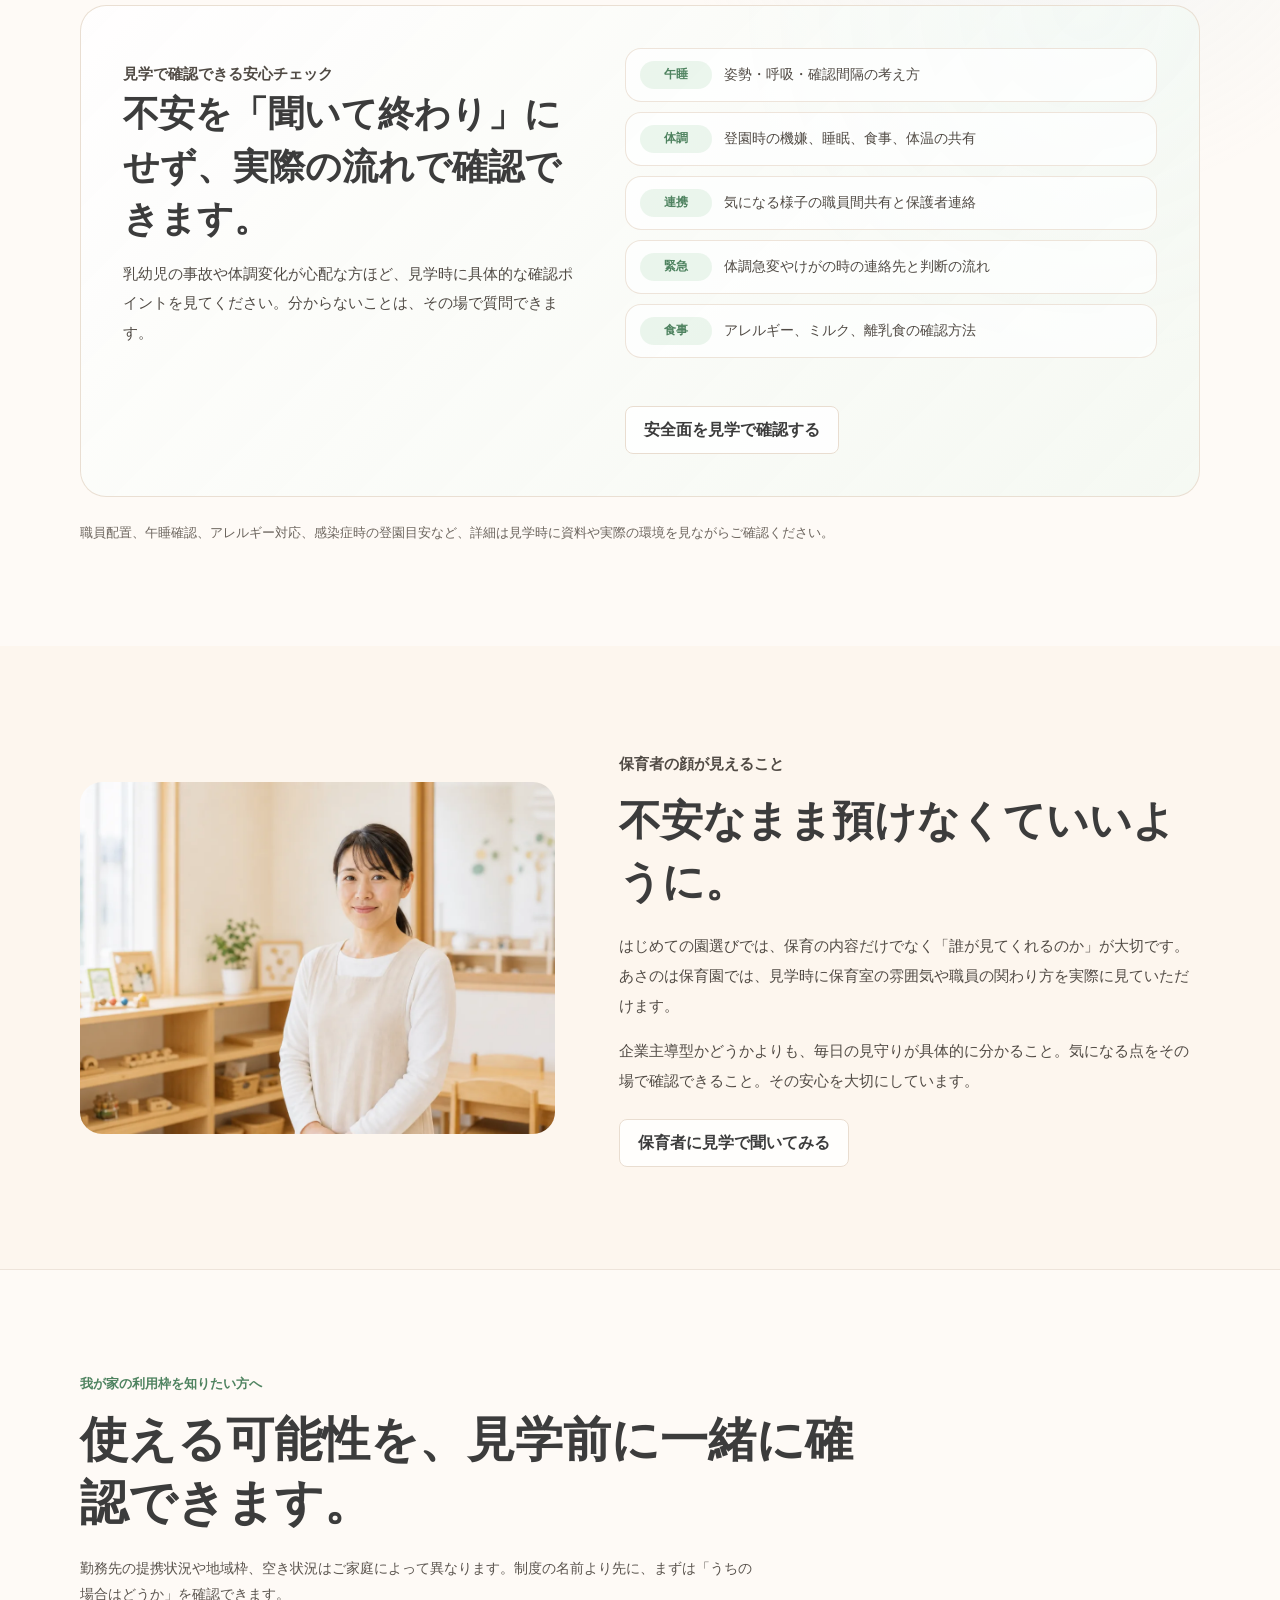
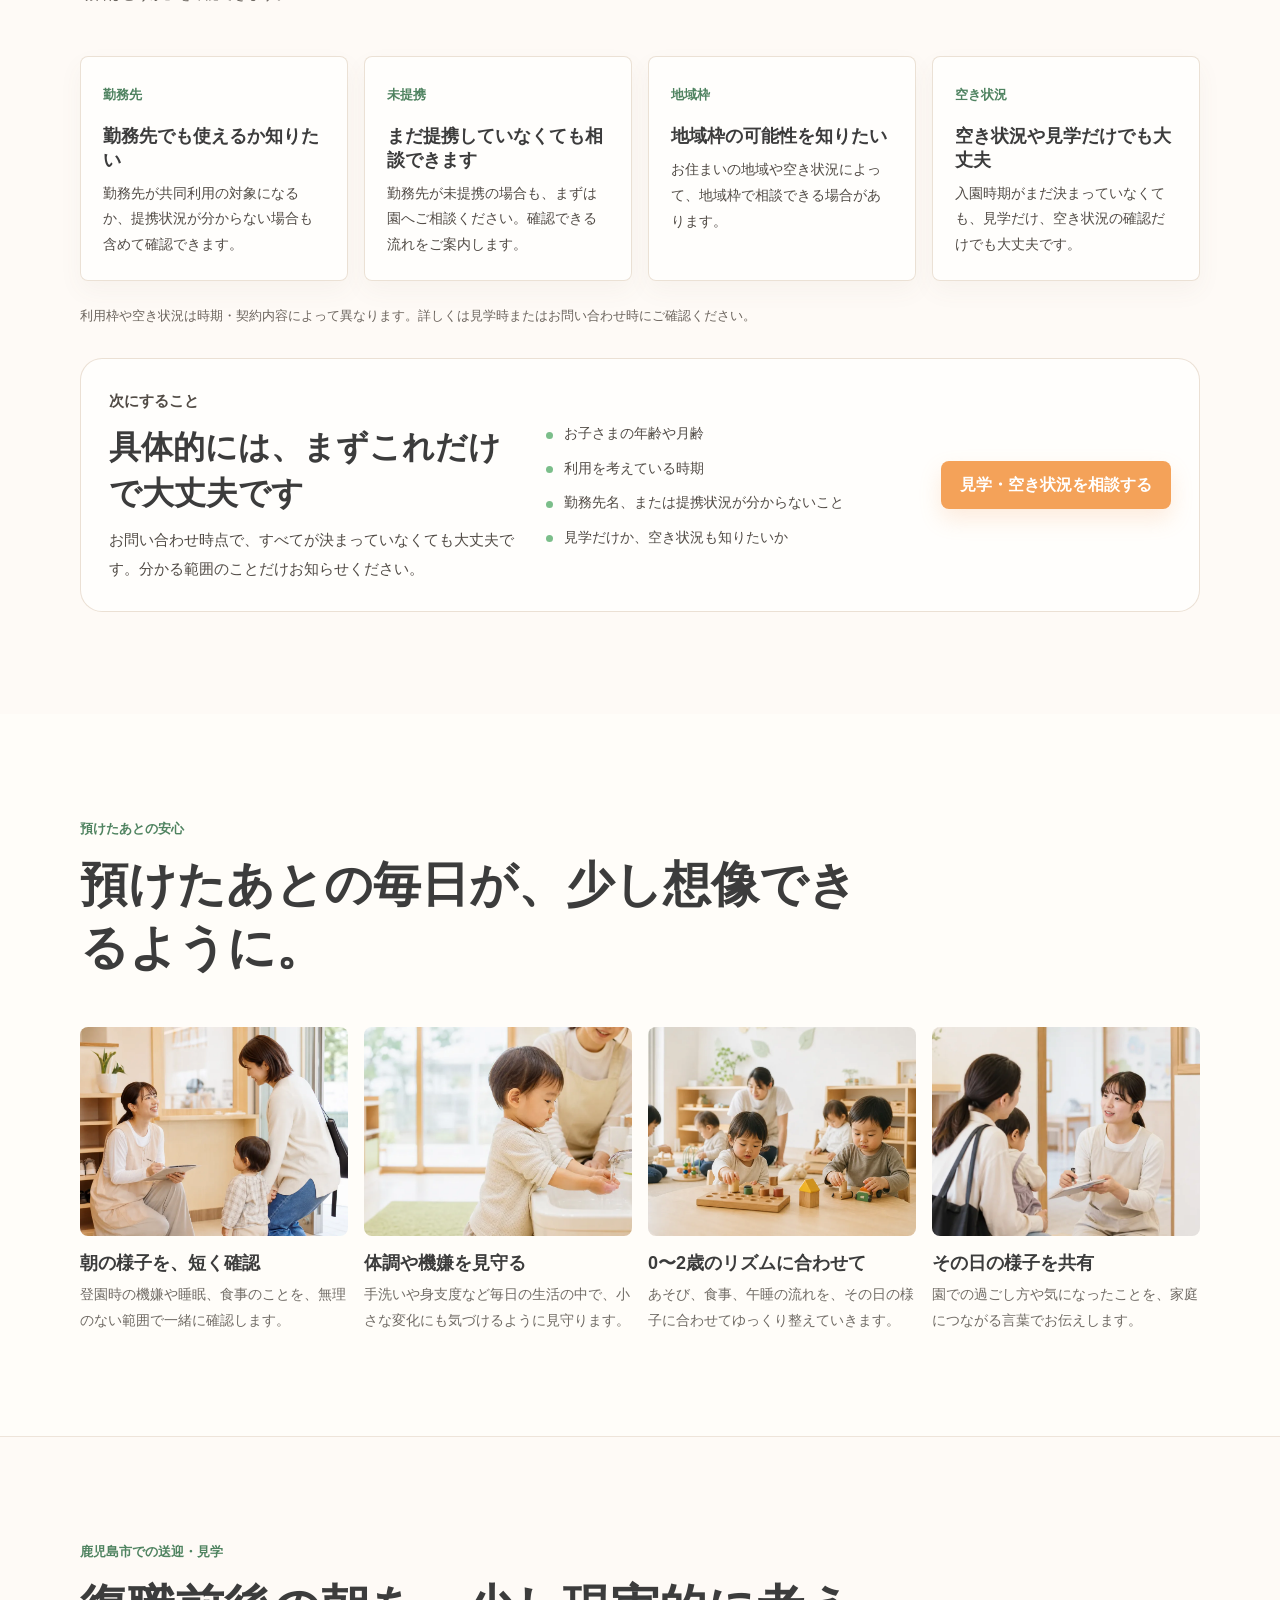
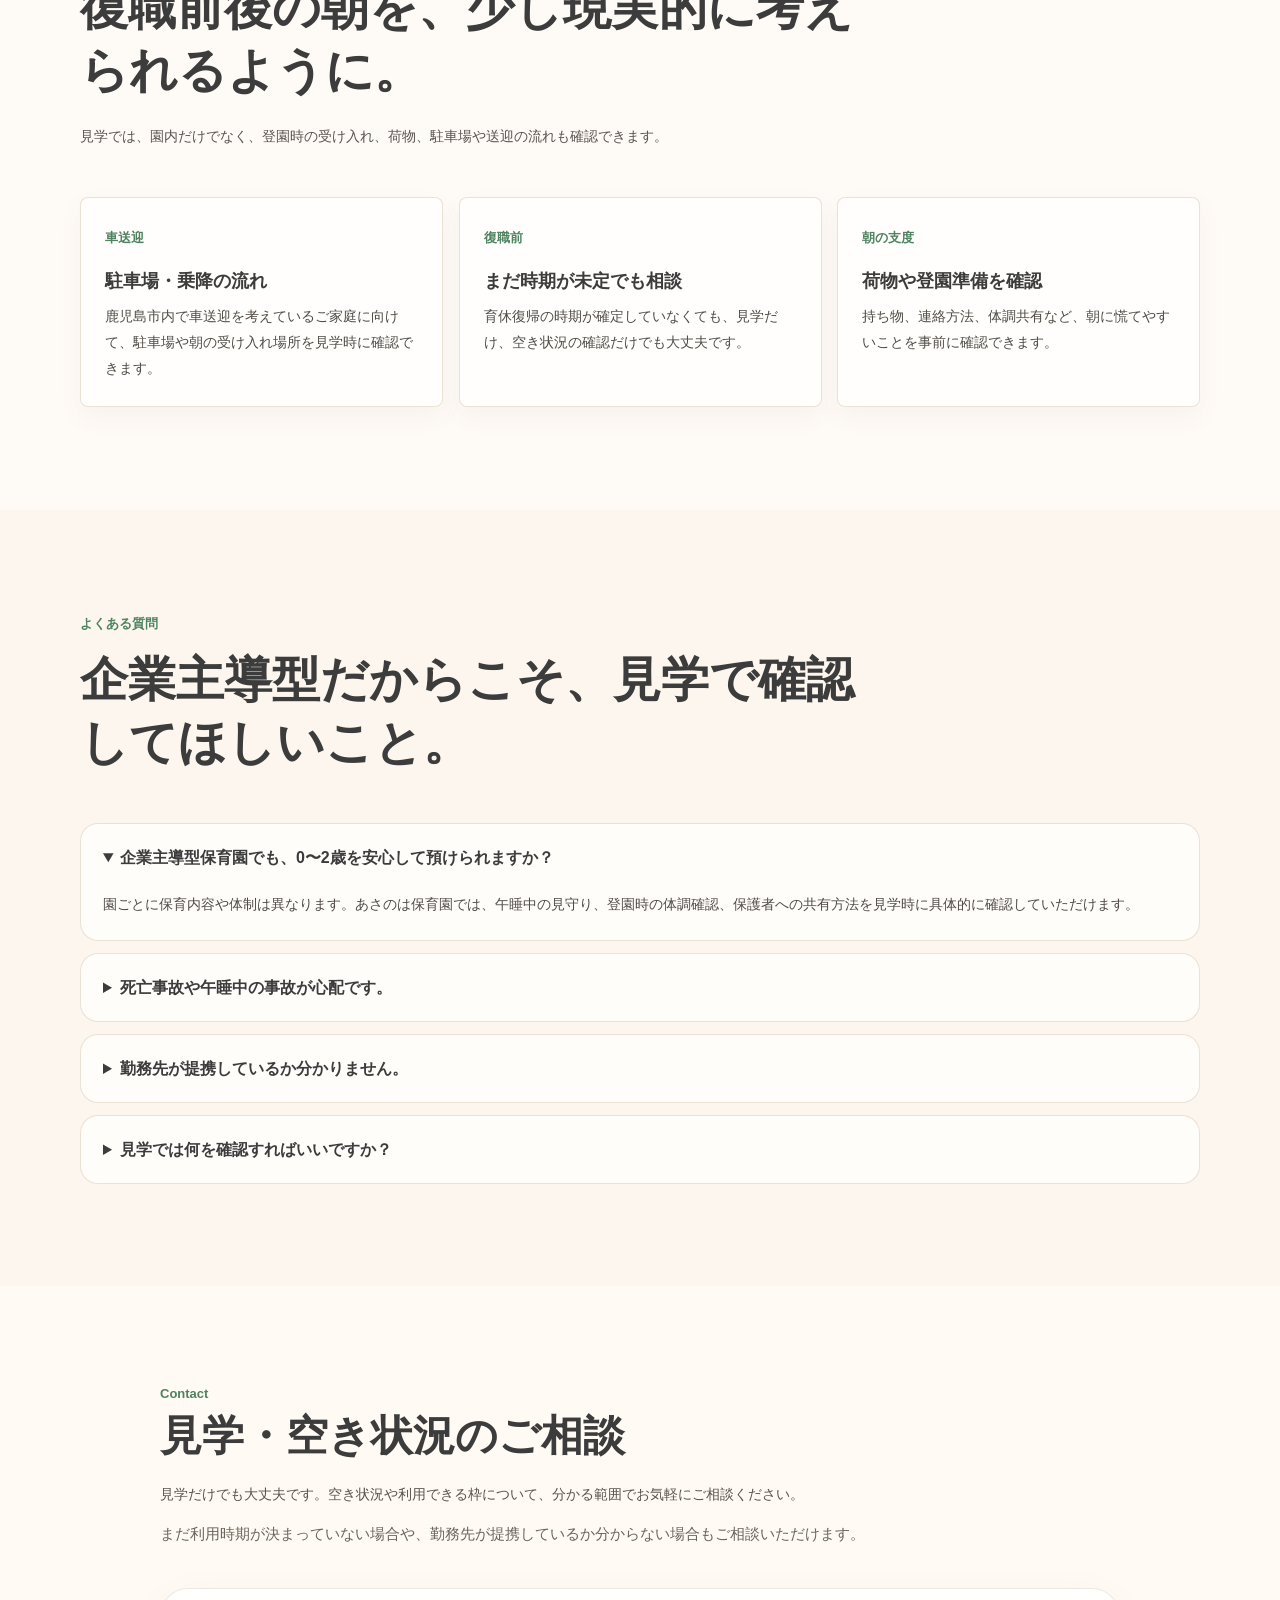
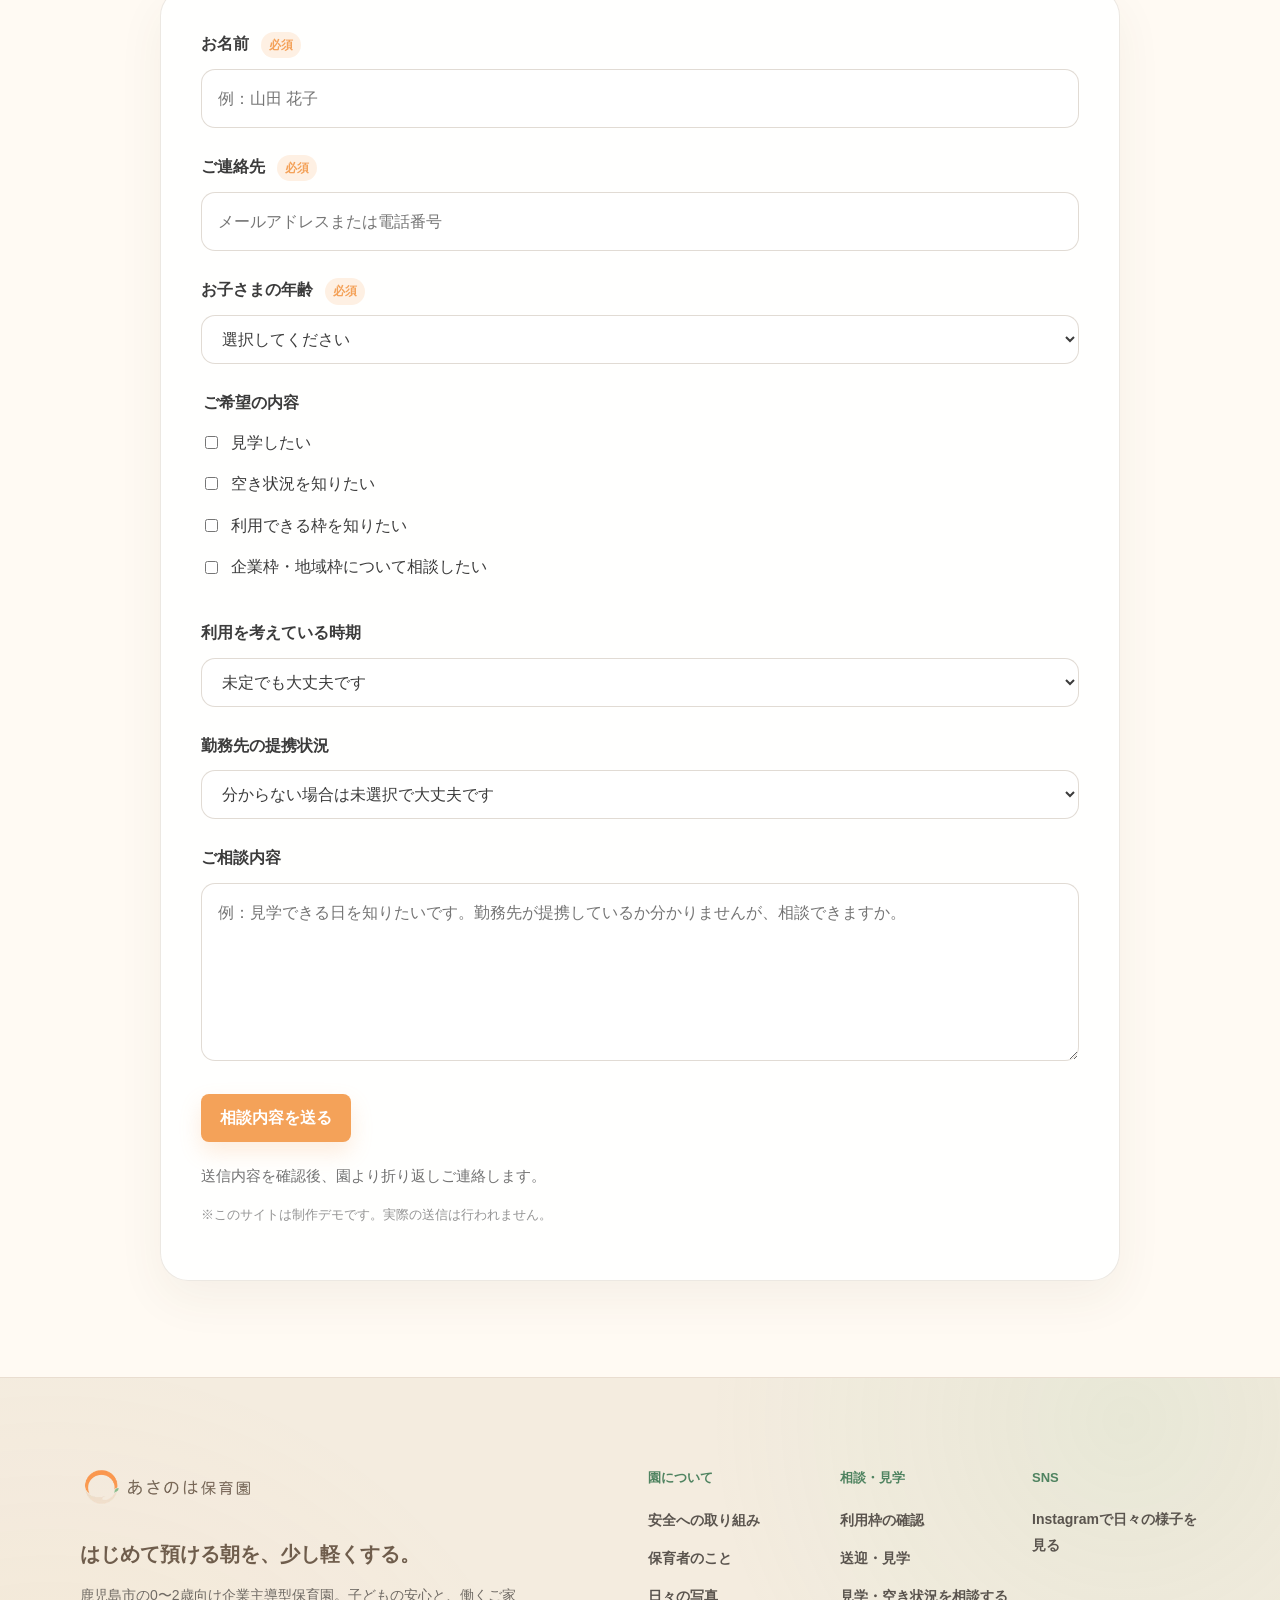
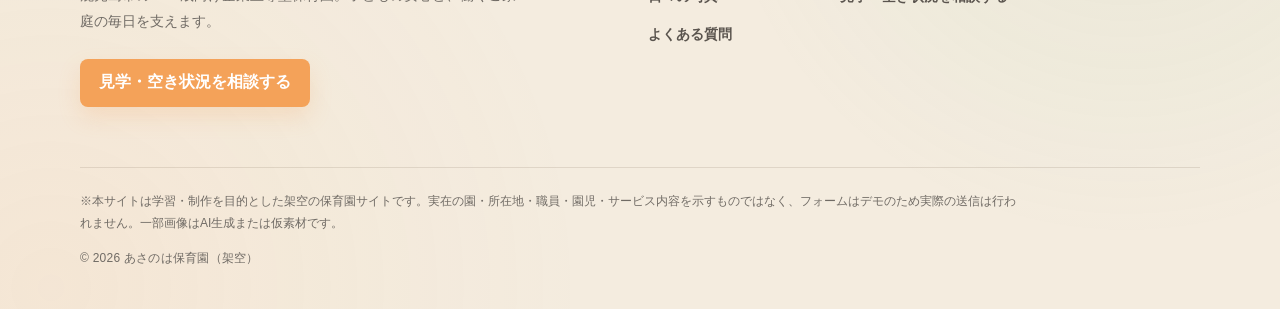
==== commit 9de32450: "Pass web-production QA: image sizing, OGP weight, slim publish dir スキル本体のqa_check.pyで検出した指摘を解消（FAIL/" ====
--- a/outputs/nursery-hp/index.html
+++ b/outputs/nursery-hp/index.html
@@ -15,7 +15,7 @@
     <meta property="og:title" content="あさのは保育園 | 鹿児島市の企業主導型保育園">
     <meta property="og:description" content="0〜2歳の大切な時期に、子どもの安心と働くご家庭の毎日を支える企業主導型保育園。見学・空き状況・利用枠について相談できます。">
     <meta property="og:url" content="https://techuueda-bot.github.io/asanoha-nursery-hp/">
-    <meta property="og:image" content="https://techuueda-bot.github.io/asanoha-nursery-hp/assets/optimized/ogp.png">
+    <meta property="og:image" content="https://techuueda-bot.github.io/asanoha-nursery-hp/assets/optimized/ogp.jpg">
     <meta property="og:image:width" content="1200">
     <meta property="og:image:height" content="630">
     <meta property="og:image:alt" content="あさのは保育園 — はじめて預ける朝を、少し軽くする。">
@@ -23,7 +23,7 @@
     <meta name="twitter:card" content="summary_large_image">
     <meta name="twitter:title" content="あさのは保育園 | 鹿児島市の企業主導型保育園">
     <meta name="twitter:description" content="0〜2歳の大切な時期に、子どもの安心と働くご家庭の毎日を支える企業主導型保育園。見学・空き状況・利用枠について相談できます。">
-    <meta name="twitter:image" content="https://techuueda-bot.github.io/asanoha-nursery-hp/assets/optimized/ogp.png">
+    <meta name="twitter:image" content="https://techuueda-bot.github.io/asanoha-nursery-hp/assets/optimized/ogp.jpg">
 
     <link rel="icon" type="image/png" href="./assets/optimized/favicon.png">
     <link rel="apple-touch-icon" href="./assets/optimized/favicon.png">
@@ -36,7 +36,7 @@
       "name": "あさのは保育園",
       "description": "0〜2歳を対象とした鹿児島市の企業主導型保育園。子どもの安心と働くご家庭の毎日を支え、見学・空き状況・利用枠の相談ができます。",
       "url": "https://techuueda-bot.github.io/asanoha-nursery-hp/",
-      "image": "https://techuueda-bot.github.io/asanoha-nursery-hp/assets/optimized/ogp.png",
+      "image": "https://techuueda-bot.github.io/asanoha-nursery-hp/assets/optimized/ogp.jpg",
       "areaServed": { "@type": "City", "name": "鹿児島市" },
       "audience": { "@type": "PeopleAudience", "suggestedMinAge": 0, "suggestedMaxAge": 2 },
       "knowsAbout": ["企業主導型保育", "0〜2歳児保育", "見学相談", "空き状況の確認", "地域枠"]
@@ -74,7 +74,7 @@
   <body>
     <header class="site-header" data-header>
       <a class="site-logo" href="#top" aria-label="あさのは保育園 トップへ">
-        <img class="header-logo-image" src="./assets/optimized/logo-horizontal.webp" alt="あさのは保育園">
+        <img width="620" height="149" class="header-logo-image" src="./assets/optimized/logo-horizontal.webp" alt="あさのは保育園">
       </a>
 
       <button class="nav-toggle" type="button" aria-expanded="false" aria-controls="global-nav" data-nav-toggle>
@@ -122,12 +122,12 @@
             <span class="hero-leaf-drift floating-leaf" aria-hidden="true"></span>
             <div class="hero-mark-inner">
               <div class="mark-photo-window">
-                <img class="is-active" src="./assets/optimized/hero-handwashing.webp" alt="">
-                <img src="./assets/optimized/day-play.webp" alt="">
-                <img src="./assets/optimized/visit-consultation.webp" alt="">
-                <img src="./assets/optimized/day-play.webp" alt="">
+                <img width="1200" height="641" class="is-active" src="./assets/optimized/hero-handwashing.webp" alt="">
+                <img width="1200" height="800" src="./assets/optimized/day-play.webp" alt="">
+                <img width="1200" height="800" src="./assets/optimized/visit-consultation.webp" alt="">
+                <img width="1200" height="800" src="./assets/optimized/day-play.webp" alt="">
               </div>
-              <img class="mark-frame" src="./assets/optimized/logo-mark.webp" alt="" aria-hidden="true">
+              <img width="900" height="900" class="mark-frame" src="./assets/optimized/logo-mark.webp" alt="" aria-hidden="true">
             </div>
           </div>
         </div>
@@ -160,17 +160,17 @@
           </div>
           <div class="insta-feed">
             <article class="insta-card reveal">
-              <img src="./assets/optimized/hero-handwashing.webp" alt="手洗いの様子">
+              <img width="1200" height="641" src="./assets/optimized/hero-handwashing.webp" alt="手洗いの様子">
               <p>朝の身支度と手洗い</p>
               <small>清潔・生活習慣</small>
             </article>
             <article class="insta-card reveal">
-              <img src="./assets/optimized/day-play.webp" alt="保育室で遊ぶ子ども">
+              <img width="1200" height="800" src="./assets/optimized/day-play.webp" alt="保育室で遊ぶ子ども">
               <p>0〜2歳のあそびと生活</p>
               <small>日中の過ごし方</small>
             </article>
             <article class="insta-card reveal">
-              <img src="./assets/optimized/daily-sharing.webp" alt="保護者への共有の様子">
+              <img width="1200" height="676" src="./assets/optimized/daily-sharing.webp" alt="保護者への共有の様子">
               <p>お迎え時の共有</p>
               <small>家庭とのつながり</small>
             </article>
@@ -179,7 +179,7 @@
       </section>
 
       <section class="hero-info-strip reveal" aria-label="あさのは保育園の概要">
-        <img class="info-illustration" src="./assets/images/morning-path-illustration.svg" alt="" aria-hidden="true">
+        <img width="144" height="96" class="info-illustration" src="./assets/images/morning-path-illustration.svg" alt="" aria-hidden="true">
         <div class="hero-info-item">
           <span>対象</span>
           <p>0〜2歳の生活リズムに合わせた、落ち着いた保育環境。</p>
@@ -266,7 +266,7 @@
 
       <section class="staff-section" id="staff" aria-labelledby="staff-title">
         <div class="staff-visual reveal">
-          <img src="./assets/optimized/director-message.webp" alt="あさのは保育園の保育者">
+          <img width="1200" height="800" src="./assets/optimized/director-message.webp" alt="あさのは保育園の保育者">
         </div>
         <div class="staff-message reveal">
           <p class="eyebrow">保育者の顔が見えること</p>
@@ -329,22 +329,22 @@
         </div>
         <div class="photo-grid">
           <article class="photo-card reveal">
-            <img src="./assets/optimized/visit-consultation.webp" alt="登園時に保育者と保護者が子どもの様子を話している場面">
+            <img width="1200" height="800" src="./assets/optimized/visit-consultation.webp" alt="登園時に保育者と保護者が子どもの様子を話している場面">
             <h3>朝の様子を、短く確認</h3>
             <p>登園時の機嫌や睡眠、食事のことを、無理のない範囲で一緒に確認します。</p>
           </article>
           <article class="photo-card reveal" id="day">
-            <img src="./assets/optimized/hero-handwashing.webp" alt="保育者に見守られながら手を洗う子ども">
+            <img width="1200" height="641" src="./assets/optimized/hero-handwashing.webp" alt="保育者に見守られながら手を洗う子ども">
             <h3>体調や機嫌を見守る</h3>
             <p>手洗いや身支度など毎日の生活の中で、小さな変化にも気づけるように見守ります。</p>
           </article>
           <article class="photo-card reveal">
-            <img src="./assets/optimized/day-play.webp" alt="保育室で集中して遊ぶ子ども">
+            <img width="1200" height="800" src="./assets/optimized/day-play.webp" alt="保育室で集中して遊ぶ子ども">
             <h3>0〜2歳のリズムに合わせて</h3>
             <p>あそび、食事、午睡の流れを、その日の様子に合わせてゆっくり整えていきます。</p>
           </article>
           <article class="photo-card reveal">
-            <img src="./assets/optimized/daily-sharing.webp" alt="保育者が保護者に子どもの一日の様子を共有している場面">
+            <img width="1200" height="676" src="./assets/optimized/daily-sharing.webp" alt="保育者が保護者に子どもの一日の様子を共有している場面">
             <h3>その日の様子を共有</h3>
             <p>園での過ごし方や気になったことを、家庭につながる言葉でお伝えします。</p>
           </article>
@@ -499,7 +499,7 @@
       <div class="footer-main">
         <div class="footer-brand">
           <a class="footer-logo" href="#top" aria-label="あさのは保育園 トップへ">
-            <img src="./assets/optimized/logo-horizontal.webp" alt="あさのは保育園">
+            <img width="620" height="149" src="./assets/optimized/logo-horizontal.webp" alt="あさのは保育園">
           </a>
           <p class="footer-tagline">はじめて預ける朝を、少し軽くする。</p>
           <p class="footer-note">鹿児島市の0〜2歳向け企業主導型保育園。子どもの安心と、働くご家庭の毎日を支えます。</p>
